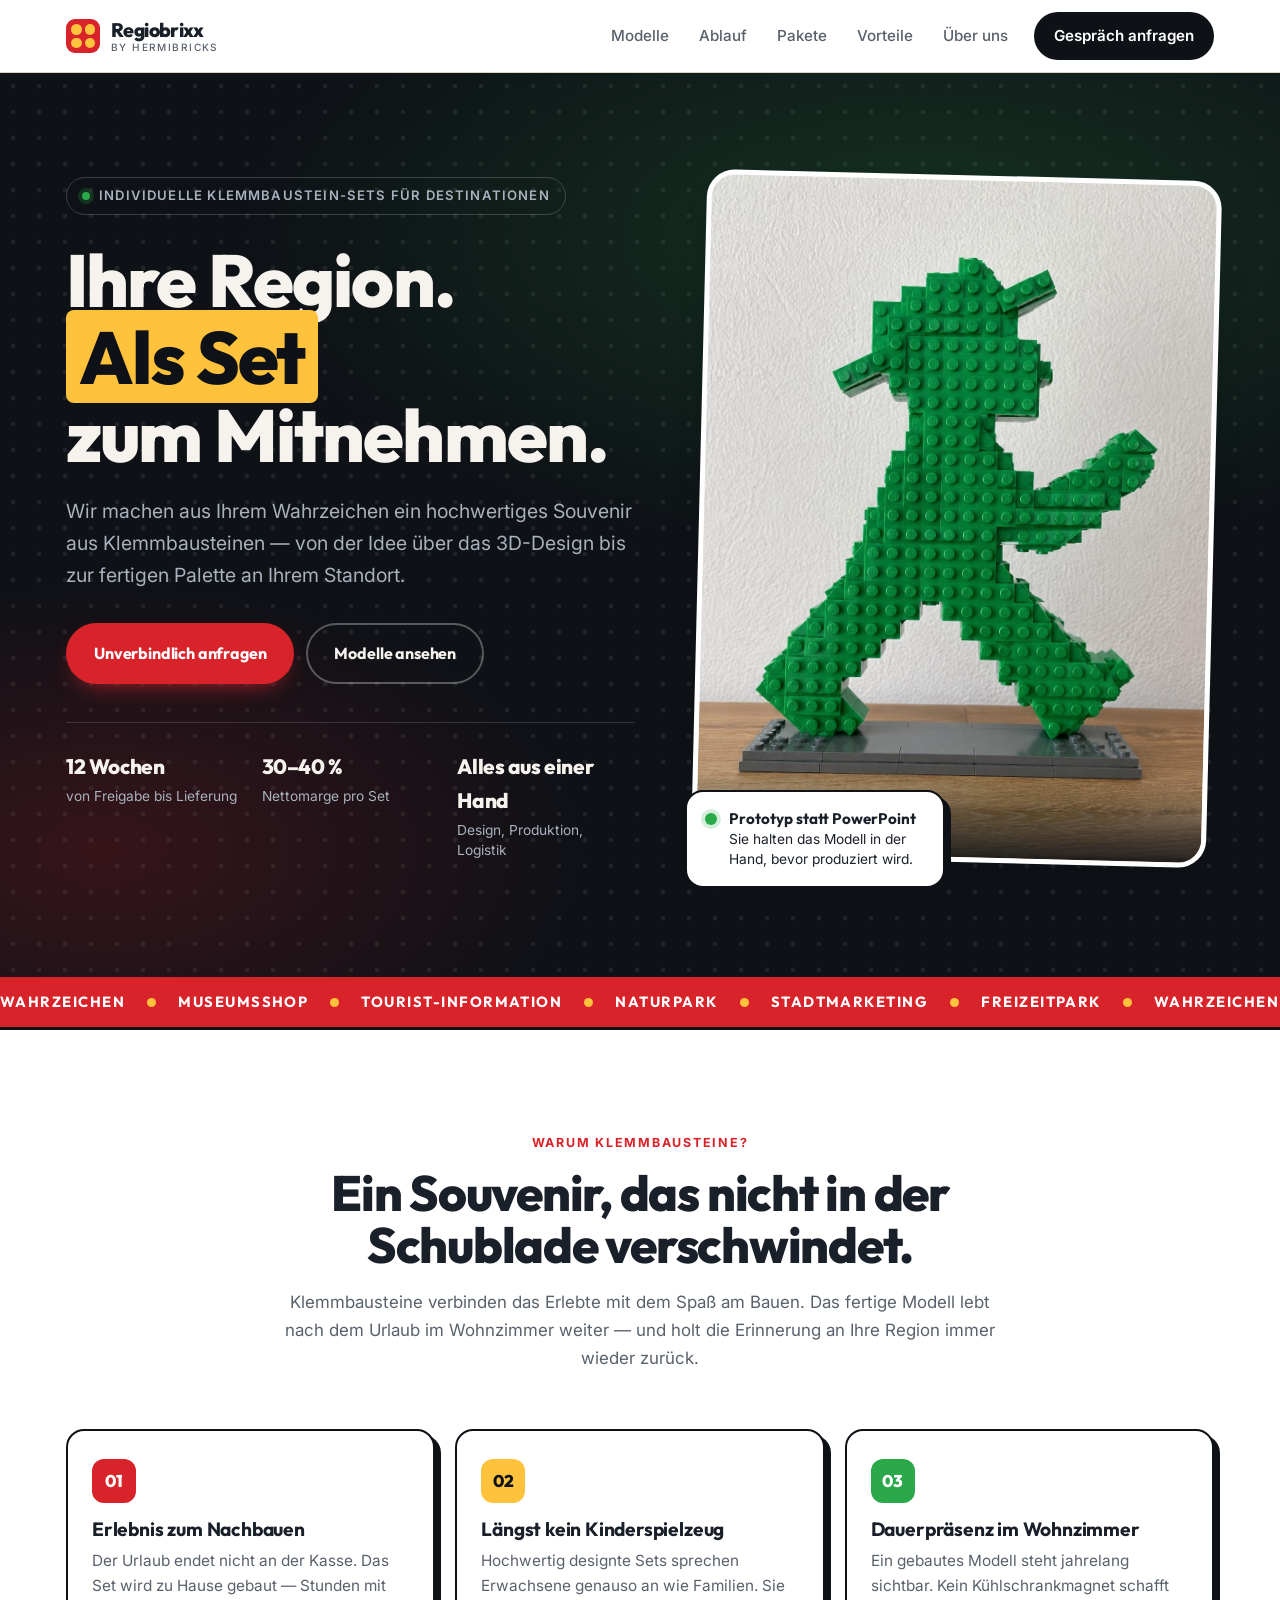
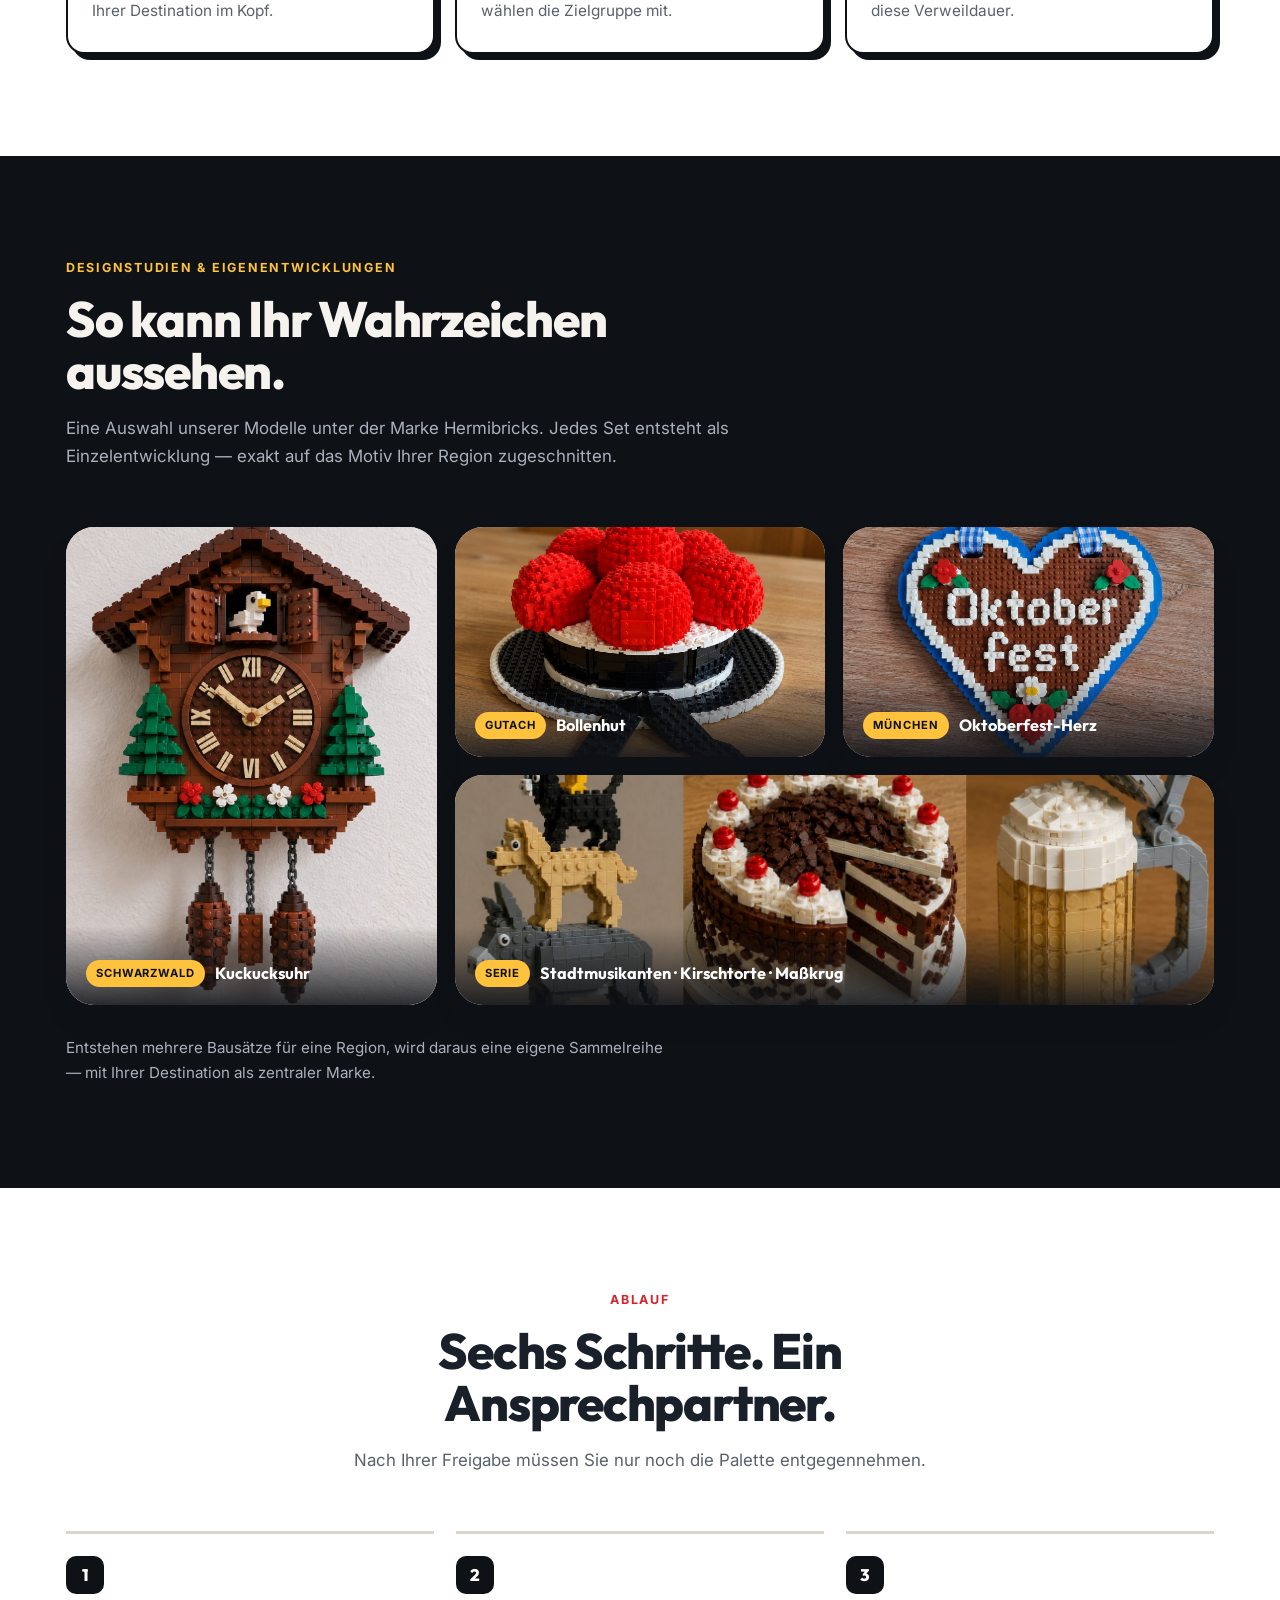
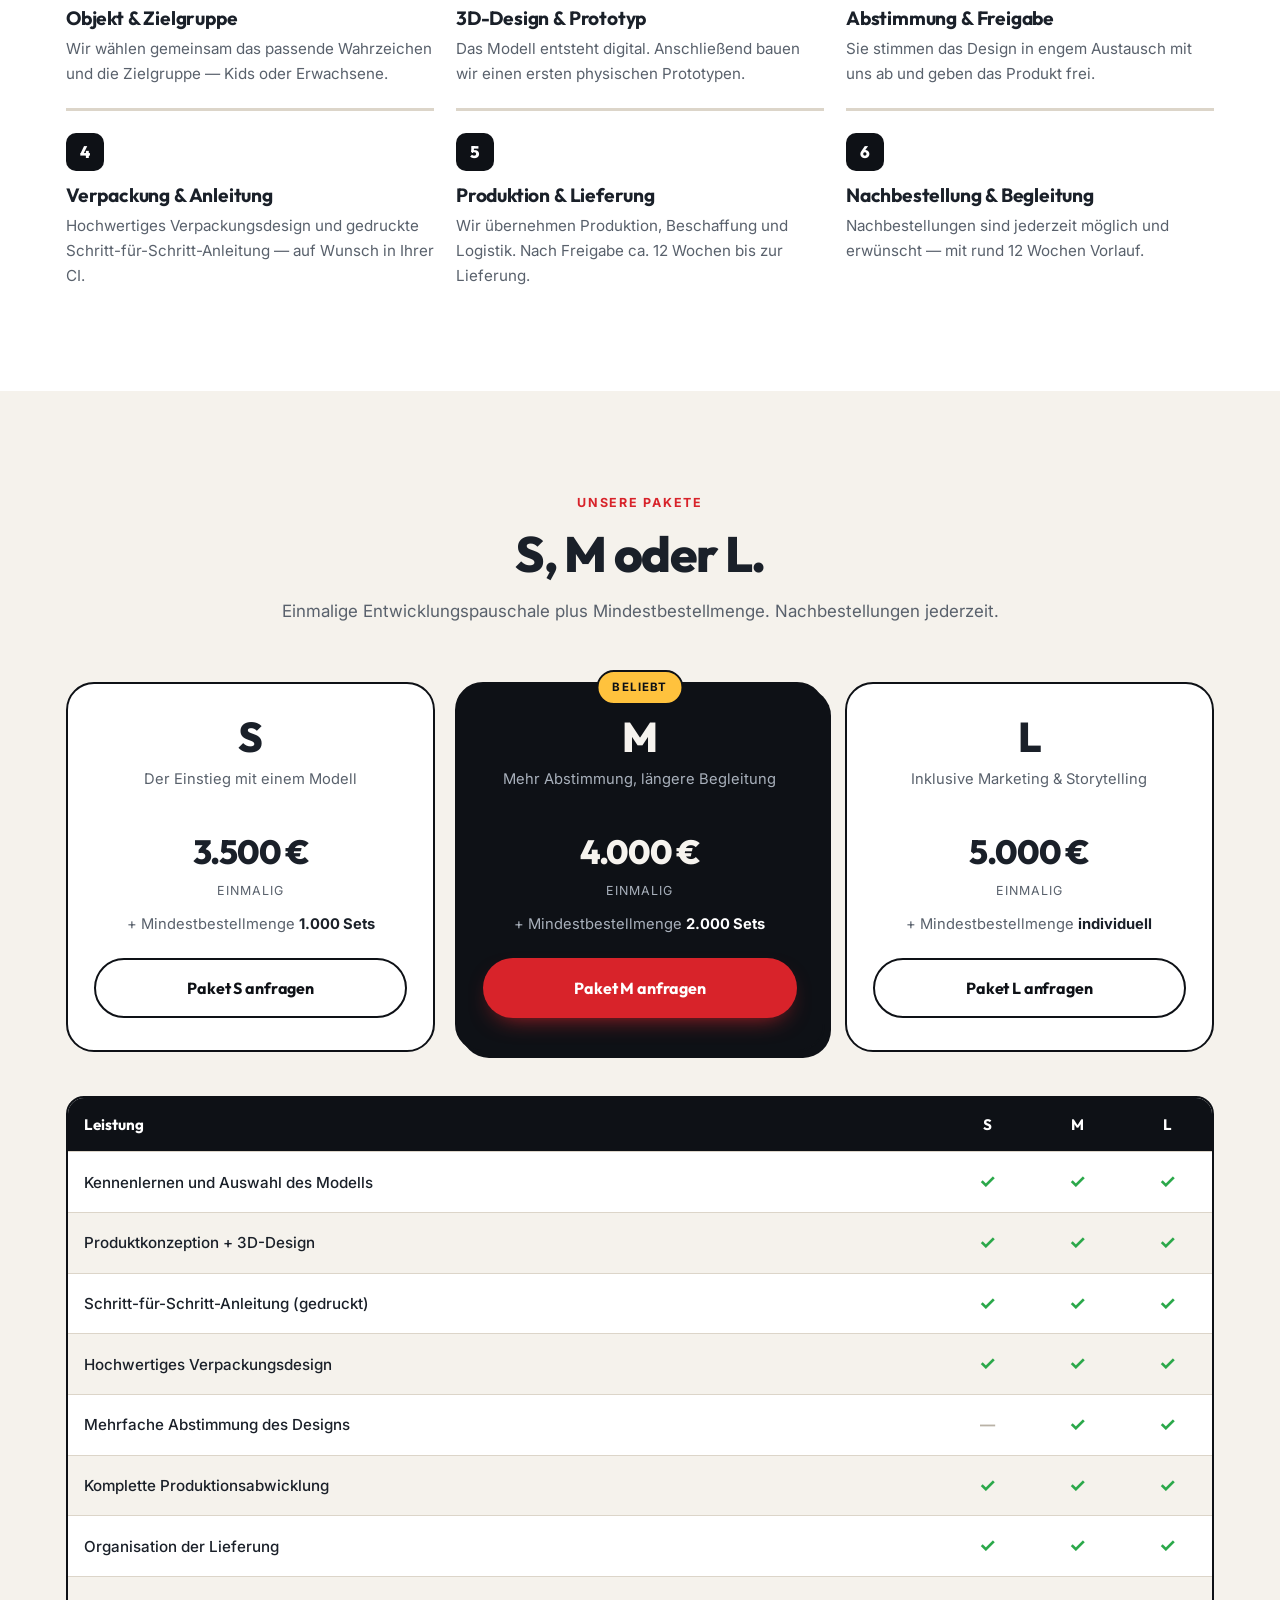
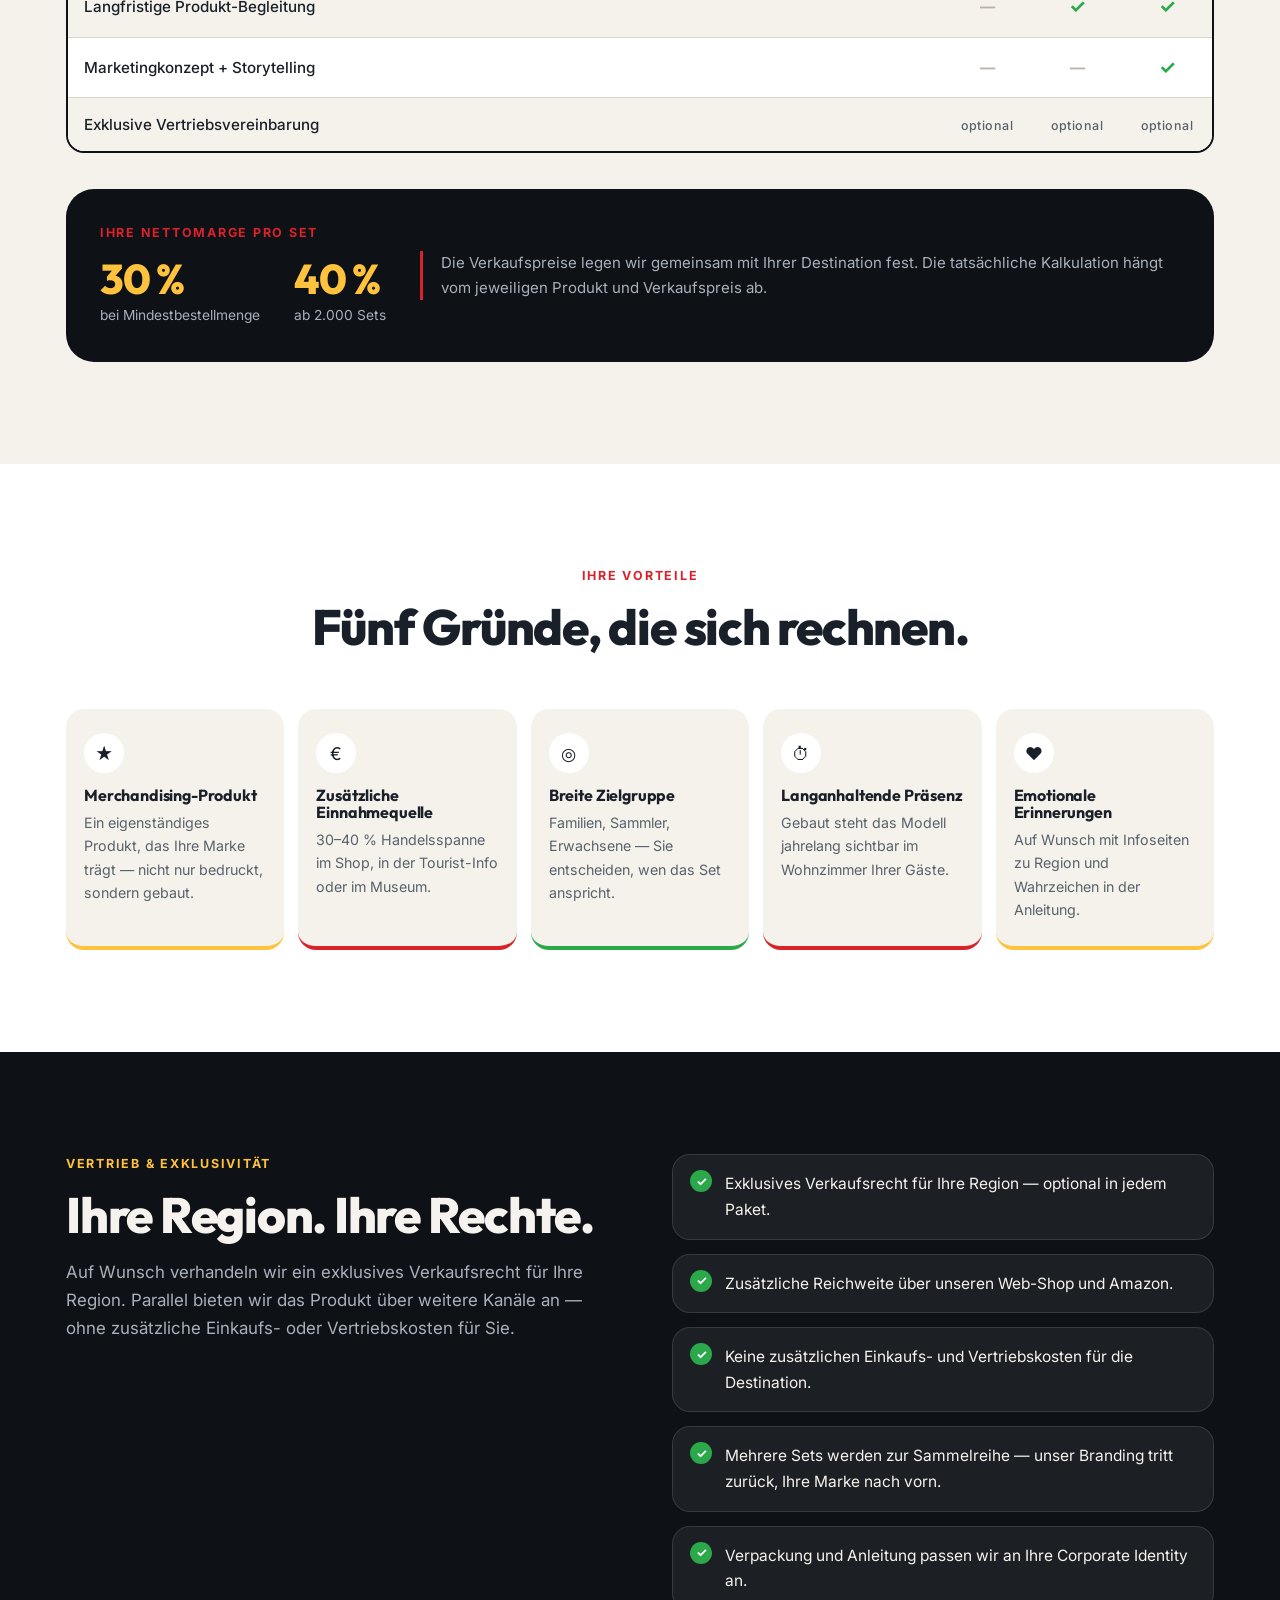
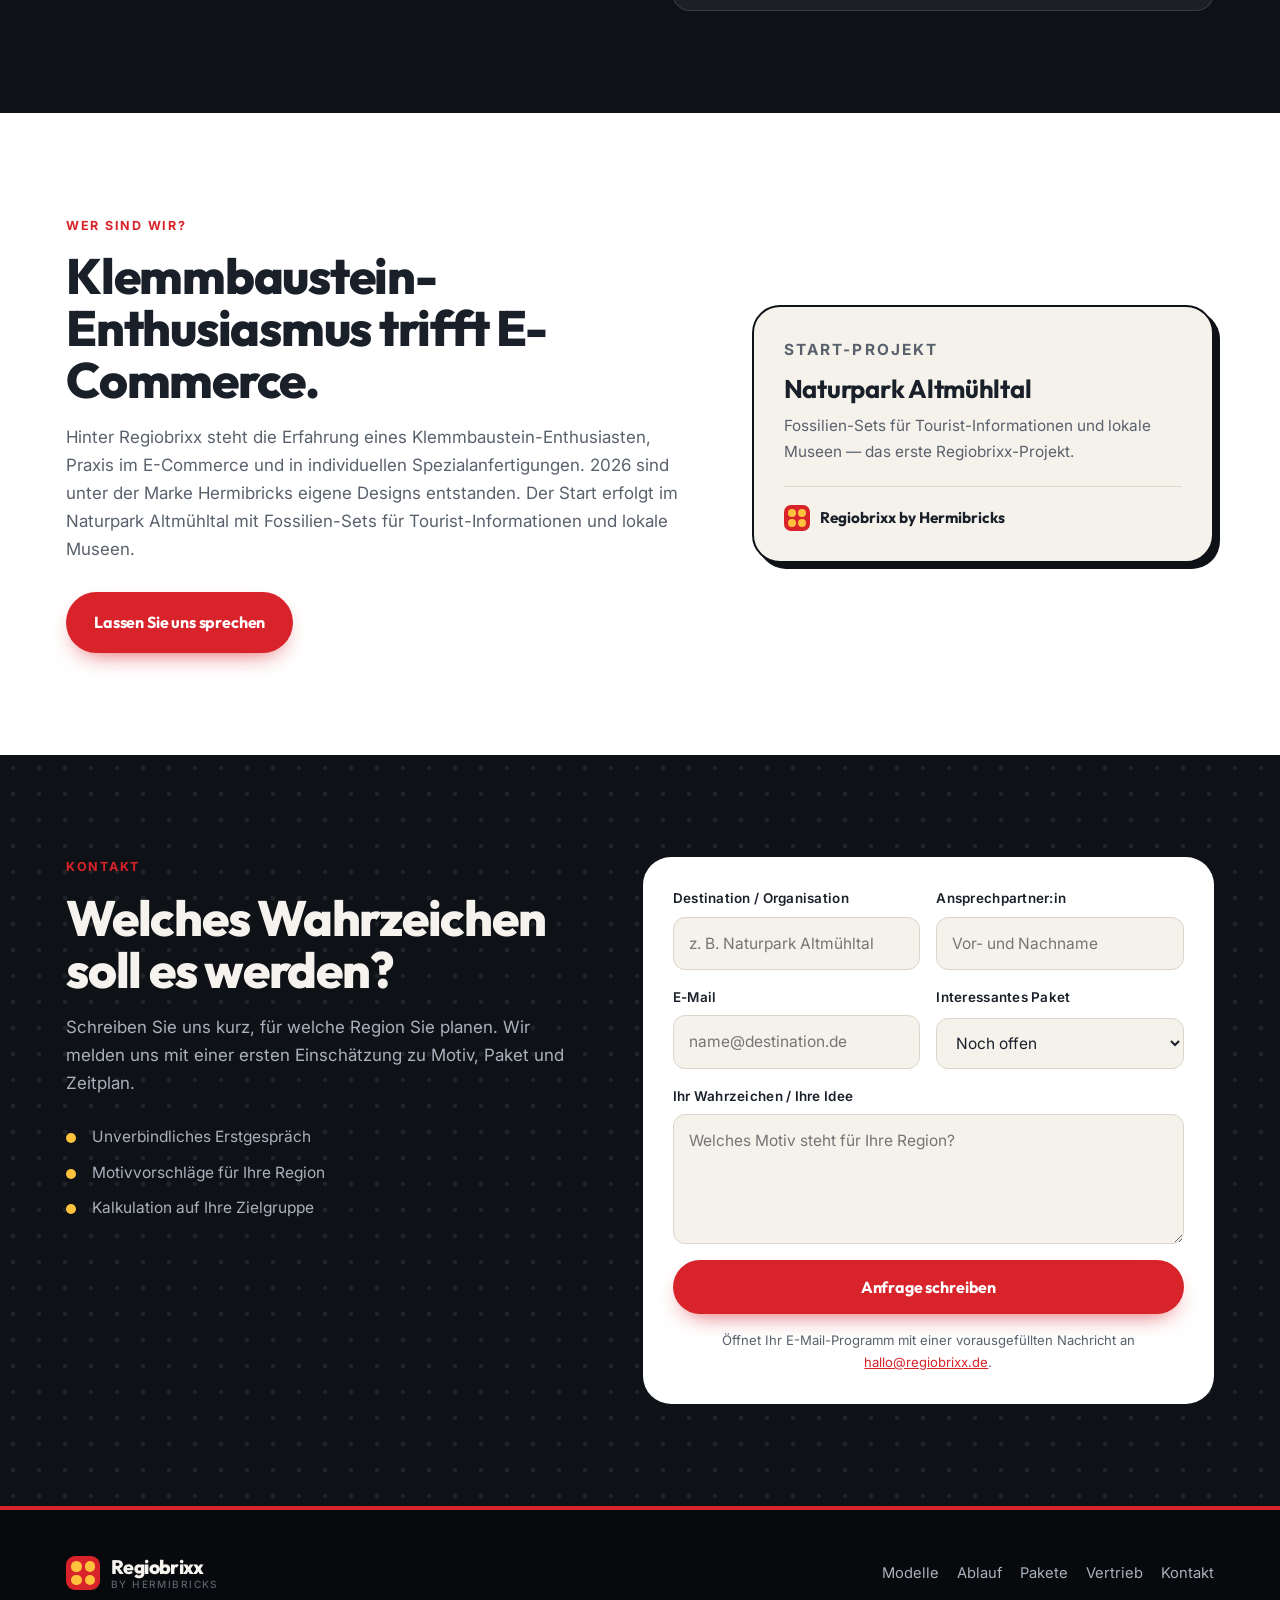
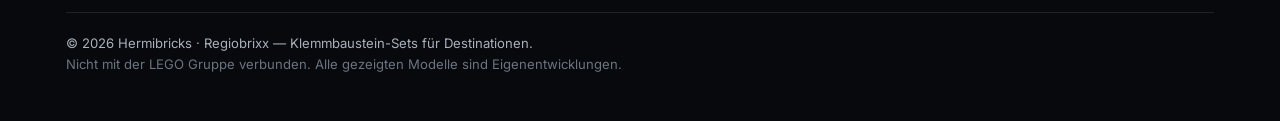
==== regiobrixx/index.html @ ea3c6b03 "Füge Regiobrixx-Landingpage hinzu Statische Landingpage auf Basis des Regiobrixx-Konzeptdokuments:  " ====
<!doctype html>
<html lang="de">
<head>
<meta charset="utf-8">
<meta name="viewport" content="width=device-width, initial-scale=1">
<title>Regiobrixx — Ihre Region. Als Set zum Mitnehmen.</title>
<meta name="description" content="Regiobrixx by Hermibricks entwickelt individuelle Klemmbaustein-Sets für touristische Destinationen — von der Idee über das 3D-Design bis zur Produktion und Lieferung.">
<meta name="theme-color" content="#0E1116">
<meta property="og:title" content="Regiobrixx — Ihre Region. Als Set zum Mitnehmen.">
<meta property="og:description" content="Individuelle Klemmbaustein-Sets für touristische Destinationen.">
<meta property="og:image" content="images/kollektion.jpg">
<meta property="og:type" content="website">
<link rel="icon" href="data:image/svg+xml,%3Csvg xmlns='http://www.w3.org/2000/svg' viewBox='0 0 32 32'%3E%3Crect width='32' height='32' rx='7' fill='%23D8232A'/%3E%3Ccircle cx='11' cy='11' r='3.4' fill='%23FFC23D'/%3E%3Ccircle cx='21' cy='11' r='3.4' fill='%23FFC23D'/%3E%3Ccircle cx='11' cy='21' r='3.4' fill='%23FFC23D'/%3E%3Ccircle cx='21' cy='21' r='3.4' fill='%23FFC23D'/%3E%3C/svg%3E">
<link rel="preconnect" href="https://fonts.googleapis.com">
<link rel="preconnect" href="https://fonts.gstatic.com" crossorigin>
<link href="https://fonts.googleapis.com/css2?family=Outfit:wght@500;600;700;800&family=Inter:wght@400;500;600&display=swap" rel="stylesheet">
<link rel="stylesheet" href="styles.css">
</head>
<body>

<a class="skip" href="#main">Zum Inhalt springen</a>

<header class="site-header" id="top">
  <div class="wrap header-inner">
    <a class="brand" href="#top" aria-label="Regiobrixx Startseite">
      <span class="brand-mark" aria-hidden="true"><i></i><i></i><i></i><i></i></span>
      <span class="brand-text">Regiobrixx<small>by Hermibricks</small></span>
    </a>
    <nav class="nav" id="nav" aria-label="Hauptnavigation">
      <a href="#modelle">Modelle</a>
      <a href="#ablauf">Ablauf</a>
      <a href="#pakete">Pakete</a>
      <a href="#vorteile">Vorteile</a>
      <a href="#ueber-uns">Über uns</a>
      <a class="nav-cta" href="#kontakt">Gespräch anfragen</a>
    </nav>
    <button class="burger" id="burger" aria-expanded="false" aria-controls="nav" aria-label="Menü öffnen">
      <span></span><span></span><span></span>
    </button>
  </div>
</header>

<main id="main">

  <!-- ============ HERO ============ -->
  <section class="hero">
    <div class="wrap hero-grid">
      <div class="hero-copy">
        <p class="eyebrow"><span class="dot"></span>Individuelle Klemmbaustein-Sets für Destinationen</p>
        <h1>Ihre Region.<br><span class="hl">Als Set</span><br>zum Mitnehmen.</h1>
        <p class="lead">
          Wir machen aus Ihrem Wahrzeichen ein hochwertiges Souvenir aus Klemmbausteinen —
          von der Idee über das 3D-Design bis zur fertigen Palette an Ihrem Standort.
        </p>
        <div class="hero-actions">
          <a class="btn btn-primary" href="#kontakt">Unverbindlich anfragen</a>
          <a class="btn btn-ghost" href="#modelle">Modelle ansehen</a>
        </div>
        <ul class="hero-facts">
          <li><strong>12&nbsp;Wochen</strong><span>von Freigabe bis Lieferung</span></li>
          <li><strong>30–40&nbsp;%</strong><span>Nettomarge pro Set</span></li>
          <li><strong>Alles aus einer Hand</strong><span>Design, Produktion, Logistik</span></li>
        </ul>
      </div>
      <div class="hero-visual">
        <figure class="shot shot-hero">
          <img src="images/ampelmaennchen.jpg" alt="Klemmbaustein-Modell des Berliner Ampelmännchens in Grün auf grauer Grundplatte" width="1086" height="1448" fetchpriority="high">
          <figcaption><span class="tag">Berlin</span> Ampelmännchen</figcaption>
        </figure>
        <div class="float-card" aria-hidden="true">
          <span class="float-mark"></span>
          <div><strong>Prototyp statt PowerPoint</strong><br>Sie halten das Modell in der Hand, bevor produziert wird.</div>
        </div>
      </div>
    </div>
  </section>

  <!-- ============ MARQUEE ============ -->
  <div class="marquee" aria-hidden="true">
    <div class="marquee-track">
      <span>Wahrzeichen</span><i></i><span>Museumsshop</span><i></i><span>Tourist-Information</span><i></i>
      <span>Naturpark</span><i></i><span>Stadtmarketing</span><i></i><span>Freizeitpark</span><i></i>
      <span>Wahrzeichen</span><i></i><span>Museumsshop</span><i></i><span>Tourist-Information</span><i></i>
      <span>Naturpark</span><i></i><span>Stadtmarketing</span><i></i><span>Freizeitpark</span><i></i>
    </div>
  </div>

  <!-- ============ WARUM ============ -->
  <section class="section" id="warum">
    <div class="wrap">
      <div class="sec-head">
        <p class="kicker">Warum Klemmbausteine?</p>
        <h2>Ein Souvenir, das nicht in der Schublade verschwindet.</h2>
        <p class="sec-sub">
          Klemmbausteine verbinden das Erlebte mit dem Spaß am Bauen. Das fertige Modell lebt nach dem
          Urlaub im Wohnzimmer weiter — und holt die Erinnerung an Ihre Region immer wieder zurück.
        </p>
      </div>
      <div class="cards-3">
        <article class="card reveal">
          <span class="card-ico" data-c="red">01</span>
          <h3>Erlebnis zum Nachbauen</h3>
          <p>Der Urlaub endet nicht an der Kasse. Das Set wird zu Hause gebaut — Stunden mit Ihrer Destination im Kopf.</p>
        </article>
        <article class="card reveal">
          <span class="card-ico" data-c="yellow">02</span>
          <h3>Längst kein Kinderspielzeug</h3>
          <p>Hochwertig designte Sets sprechen Erwachsene genauso an wie Familien. Sie wählen die Zielgruppe mit.</p>
        </article>
        <article class="card reveal">
          <span class="card-ico" data-c="green">03</span>
          <h3>Dauerpräsenz im Wohnzimmer</h3>
          <p>Ein gebautes Modell steht jahrelang sichtbar. Kein Kühlschrankmagnet schafft diese Verweildauer.</p>
        </article>
      </div>
    </div>
  </section>

  <!-- ============ MODELLE ============ -->
  <section class="section section-dark" id="modelle">
    <div class="wrap">
      <div class="sec-head sec-head-left">
        <p class="kicker">Designstudien &amp; Eigenentwicklungen</p>
        <h2>So kann Ihr Wahrzeichen aussehen.</h2>
        <p class="sec-sub">
          Eine Auswahl unserer Modelle unter der Marke Hermibricks. Jedes Set entsteht als Einzelentwicklung —
          exakt auf das Motiv Ihrer Region zugeschnitten.
        </p>
      </div>

      <div class="bento">
        <figure class="shot tall reveal">
          <img src="images/kuckucksuhr.jpg" alt="Kuckucksuhr aus Klemmbausteinen mit Zifferblatt, Tannen, Kuckuck und Zapfengewichten" loading="lazy" width="1086" height="1448">
          <figcaption><span class="tag">Schwarzwald</span> Kuckucksuhr</figcaption>
        </figure>
        <figure class="shot reveal">
          <img src="images/bollenhut.jpg" alt="Bollenhut aus Klemmbausteinen mit roten Bollen auf schwarzem Hut" loading="lazy" width="1448" height="1086">
          <figcaption><span class="tag">Gutach</span> Bollenhut</figcaption>
        </figure>
        <figure class="shot reveal">
          <img src="images/lebkuchenherz.jpg" alt="Lebkuchenherz aus Klemmbausteinen mit Schriftzug Oktoberfest und blau-weißem Band" loading="lazy" width="1448" height="1086">
          <figcaption><span class="tag">München</span> Oktoberfest-Herz</figcaption>
        </figure>
        <figure class="shot wide reveal">
          <img src="images/kollektion.jpg" alt="Drei Klemmbaustein-Modelle nebeneinander: Bremer Stadtmusikanten, Schwarzwälder Kirschtorte und Maßkrug" loading="lazy" width="1536" height="1024">
          <figcaption><span class="tag">Serie</span> Stadtmusikanten · Kirschtorte · Maßkrug</figcaption>
        </figure>
      </div>

      <p class="note">
        Entstehen mehrere Bausätze für eine Region, wird daraus eine eigene Sammelreihe —
        mit Ihrer Destination als zentraler Marke.
      </p>
    </div>
  </section>

  <!-- ============ ABLAUF ============ -->
  <section class="section" id="ablauf">
    <div class="wrap">
      <div class="sec-head">
        <p class="kicker">Ablauf</p>
        <h2>Sechs Schritte. Ein Ansprechpartner.</h2>
        <p class="sec-sub">Nach Ihrer Freigabe müssen Sie nur noch die Palette entgegennehmen.</p>
      </div>
      <ol class="steps">
        <li class="reveal"><span class="step-n">1</span>
          <h3>Objekt &amp; Zielgruppe</h3>
          <p>Wir wählen gemeinsam das passende Wahrzeichen und die Zielgruppe — Kids oder Erwachsene.</p></li>
        <li class="reveal"><span class="step-n">2</span>
          <h3>3D-Design &amp; Prototyp</h3>
          <p>Das Modell entsteht digital. Anschließend bauen wir einen ersten physischen Prototypen.</p></li>
        <li class="reveal"><span class="step-n">3</span>
          <h3>Abstimmung &amp; Freigabe</h3>
          <p>Sie stimmen das Design in engem Austausch mit uns ab und geben das Produkt frei.</p></li>
        <li class="reveal"><span class="step-n">4</span>
          <h3>Verpackung &amp; Anleitung</h3>
          <p>Hochwertiges Verpackungsdesign und gedruckte Schritt-für-Schritt-Anleitung — auf Wunsch in Ihrer CI.</p></li>
        <li class="reveal"><span class="step-n">5</span>
          <h3>Produktion &amp; Lieferung</h3>
          <p>Wir übernehmen Produktion, Beschaffung und Logistik. Nach Freigabe ca. 12 Wochen bis zur Lieferung.</p></li>
        <li class="reveal"><span class="step-n">6</span>
          <h3>Nachbestellung &amp; Begleitung</h3>
          <p>Nachbestellungen sind jederzeit möglich und erwünscht — mit rund 12 Wochen Vorlauf.</p></li>
      </ol>
    </div>
  </section>

  <!-- ============ PAKETE ============ -->
  <section class="section section-tint" id="pakete">
    <div class="wrap">
      <div class="sec-head">
        <p class="kicker">Unsere Pakete</p>
        <h2>S, M oder L.</h2>
        <p class="sec-sub">Einmalige Entwicklungspauschale plus Mindestbestellmenge. Nachbestellungen jederzeit.</p>
      </div>

      <div class="plans">
        <article class="plan reveal">
          <h3>S</h3>
          <p class="plan-for">Der Einstieg mit einem Modell</p>
          <p class="price"><span>3.500&nbsp;€</span><small>einmalig</small></p>
          <p class="moq">+ Mindestbestellmenge <strong>1.000 Sets</strong></p>
          <a class="btn btn-outline" href="#kontakt">Paket S anfragen</a>
        </article>
        <article class="plan plan-featured reveal">
          <span class="plan-badge">Beliebt</span>
          <h3>M</h3>
          <p class="plan-for">Mehr Abstimmung, längere Begleitung</p>
          <p class="price"><span>4.000&nbsp;€</span><small>einmalig</small></p>
          <p class="moq">+ Mindestbestellmenge <strong>2.000 Sets</strong></p>
          <a class="btn btn-primary" href="#kontakt">Paket M anfragen</a>
        </article>
        <article class="plan reveal">
          <h3>L</h3>
          <p class="plan-for">Inklusive Marketing &amp; Storytelling</p>
          <p class="price"><span>5.000&nbsp;€</span><small>einmalig</small></p>
          <p class="moq">+ Mindestbestellmenge <strong>individuell</strong></p>
          <a class="btn btn-outline" href="#kontakt">Paket L anfragen</a>
        </article>
      </div>

      <div class="table-scroll">
        <table class="matrix">
          <caption class="sr-only">Leistungsumfang der Pakete S, M und L</caption>
          <thead>
            <tr><th scope="col">Leistung</th><th scope="col">S</th><th scope="col">M</th><th scope="col">L</th></tr>
          </thead>
          <tbody>
            <tr><th scope="row">Kennenlernen und Auswahl des Modells</th><td data-l="S"><b class="yes">✓</b></td><td data-l="M"><b class="yes">✓</b></td><td data-l="L"><b class="yes">✓</b></td></tr>
            <tr><th scope="row">Produktkonzeption + 3D-Design</th><td data-l="S"><b class="yes">✓</b></td><td data-l="M"><b class="yes">✓</b></td><td data-l="L"><b class="yes">✓</b></td></tr>
            <tr><th scope="row">Schritt-für-Schritt-Anleitung (gedruckt)</th><td data-l="S"><b class="yes">✓</b></td><td data-l="M"><b class="yes">✓</b></td><td data-l="L"><b class="yes">✓</b></td></tr>
            <tr><th scope="row">Hochwertiges Verpackungsdesign</th><td data-l="S"><b class="yes">✓</b></td><td data-l="M"><b class="yes">✓</b></td><td data-l="L"><b class="yes">✓</b></td></tr>
            <tr><th scope="row">Mehrfache Abstimmung des Designs</th><td data-l="S"><b class="no">—</b></td><td data-l="M"><b class="yes">✓</b></td><td data-l="L"><b class="yes">✓</b></td></tr>
            <tr><th scope="row">Komplette Produktionsabwicklung</th><td data-l="S"><b class="yes">✓</b></td><td data-l="M"><b class="yes">✓</b></td><td data-l="L"><b class="yes">✓</b></td></tr>
            <tr><th scope="row">Organisation der Lieferung</th><td data-l="S"><b class="yes">✓</b></td><td data-l="M"><b class="yes">✓</b></td><td data-l="L"><b class="yes">✓</b></td></tr>
            <tr><th scope="row">Langfristige Produkt-Begleitung</th><td data-l="S"><b class="no">—</b></td><td data-l="M"><b class="yes">✓</b></td><td data-l="L"><b class="yes">✓</b></td></tr>
            <tr><th scope="row">Marketingkonzept + Storytelling</th><td data-l="S"><b class="no">—</b></td><td data-l="M"><b class="no">—</b></td><td data-l="L"><b class="yes">✓</b></td></tr>
            <tr><th scope="row">Exklusive Vertriebsvereinbarung</th><td data-l="S"><b class="opt">optional</b></td><td data-l="M"><b class="opt">optional</b></td><td data-l="L"><b class="opt">optional</b></td></tr>
          </tbody>
        </table>
      </div>

      <div class="margin-box reveal">
        <div>
          <p class="kicker">Ihre Nettomarge pro Set</p>
          <div class="margin-nums">
            <div><strong>30&nbsp;%</strong><span>bei Mindestbestellmenge</span></div>
            <div><strong>40&nbsp;%</strong><span>ab 2.000 Sets</span></div>
          </div>
        </div>
        <p class="margin-note">
          Die Verkaufspreise legen wir gemeinsam mit Ihrer Destination fest. Die tatsächliche Kalkulation
          hängt vom jeweiligen Produkt und Verkaufspreis ab.
        </p>
      </div>
    </div>
  </section>

  <!-- ============ VORTEILE ============ -->
  <section class="section" id="vorteile">
    <div class="wrap">
      <div class="sec-head">
        <p class="kicker">Ihre Vorteile</p>
        <h2>Fünf Gründe, die sich rechnen.</h2>
      </div>
      <ul class="perks">
        <li class="reveal"><span class="perk-ico">★</span><h3>Merchandising-Produkt</h3><p>Ein eigenständiges Produkt, das Ihre Marke trägt — nicht nur bedruckt, sondern gebaut.</p></li>
        <li class="reveal"><span class="perk-ico">€</span><h3>Zusätzliche Einnahmequelle</h3><p>30–40&nbsp;% Handelsspanne im Shop, in der Tourist-Info oder im Museum.</p></li>
        <li class="reveal"><span class="perk-ico">◎</span><h3>Breite Zielgruppe</h3><p>Familien, Sammler, Erwachsene — Sie entscheiden, wen das Set anspricht.</p></li>
        <li class="reveal"><span class="perk-ico">⏱</span><h3>Langanhaltende Präsenz</h3><p>Gebaut steht das Modell jahrelang sichtbar im Wohnzimmer Ihrer Gäste.</p></li>
        <li class="reveal"><span class="perk-ico">♥</span><h3>Emotionale Erinnerungen</h3><p>Auf Wunsch mit Infoseiten zu Region und Wahrzeichen in der Anleitung.</p></li>
      </ul>
    </div>
  </section>

  <!-- ============ VERTRIEB ============ -->
  <section class="section section-dark" id="vertrieb">
    <div class="wrap split">
      <div>
        <p class="kicker">Vertrieb &amp; Exklusivität</p>
        <h2>Ihre Region. Ihre Rechte.</h2>
        <p class="sec-sub">
          Auf Wunsch verhandeln wir ein exklusives Verkaufsrecht für Ihre Region. Parallel bieten wir das
          Produkt über weitere Kanäle an — ohne zusätzliche Einkaufs- oder Vertriebskosten für Sie.
        </p>
      </div>
      <ul class="checks">
        <li class="reveal">Exklusives Verkaufsrecht für Ihre Region — optional in jedem Paket.</li>
        <li class="reveal">Zusätzliche Reichweite über unseren Web-Shop und Amazon.</li>
        <li class="reveal">Keine zusätzlichen Einkaufs- und Vertriebskosten für die Destination.</li>
        <li class="reveal">Mehrere Sets werden zur Sammelreihe — unser Branding tritt zurück, Ihre Marke nach vorn.</li>
        <li class="reveal">Verpackung und Anleitung passen wir an Ihre Corporate Identity an.</li>
      </ul>
    </div>
  </section>

  <!-- ============ ÜBER UNS ============ -->
  <section class="section" id="ueber-uns">
    <div class="wrap about">
      <div class="about-copy">
        <p class="kicker">Wer sind wir?</p>
        <h2>Klemmbaustein-Enthusiasmus trifft E-Commerce.</h2>
        <p class="sec-sub">
          Hinter Regiobrixx steht die Erfahrung eines Klemmbaustein-Enthusiasten, Praxis im E-Commerce und
          in individuellen Spezialanfertigungen. 2026 sind unter der Marke Hermibricks eigene Designs
          entstanden. Der Start erfolgt im Naturpark Altmühltal mit Fossilien-Sets für Tourist-Informationen
          und lokale Museen.
        </p>
        <a class="btn btn-primary" href="#kontakt">Lassen Sie uns sprechen</a>
      </div>
      <aside class="about-box reveal">
        <p class="kicker">Start-Projekt</p>
        <h3>Naturpark Altmühltal</h3>
        <p>Fossilien-Sets für Tourist-Informationen und lokale Museen — das erste Regiobrixx-Projekt.</p>
        <p class="about-brand"><span class="brand-mark small" aria-hidden="true"><i></i><i></i><i></i><i></i></span> Regiobrixx by Hermibricks</p>
      </aside>
    </div>
  </section>

  <!-- ============ KONTAKT ============ -->
  <section class="section section-cta" id="kontakt">
    <div class="wrap cta-grid">
      <div>
        <p class="kicker">Kontakt</p>
        <h2>Welches Wahrzeichen soll es werden?</h2>
        <p class="sec-sub">
          Schreiben Sie uns kurz, für welche Region Sie planen. Wir melden uns mit einer ersten
          Einschätzung zu Motiv, Paket und Zeitplan.
        </p>
        <ul class="cta-list">
          <li>Unverbindliches Erstgespräch</li>
          <li>Motivvorschläge für Ihre Region</li>
          <li>Kalkulation auf Ihre Zielgruppe</li>
        </ul>
      </div>

      <form class="form" id="form" novalidate>
        <div class="row">
          <label>Destination / Organisation
            <input type="text" name="org" required autocomplete="organization" placeholder="z. B. Naturpark Altmühltal">
          </label>
          <label>Ansprechpartner:in
            <input type="text" name="name" required autocomplete="name" placeholder="Vor- und Nachname">
          </label>
        </div>
        <div class="row">
          <label>E-Mail
            <input type="email" name="email" required autocomplete="email" placeholder="name@destination.de">
          </label>
          <label>Interessantes Paket
            <select name="paket">
              <option>Noch offen</option><option>S</option><option>M</option><option>L</option>
            </select>
          </label>
        </div>
        <label>Ihr Wahrzeichen / Ihre Idee
          <textarea name="idee" rows="4" placeholder="Welches Motiv steht für Ihre Region?"></textarea>
        </label>
        <button class="btn btn-primary btn-block" type="submit">Anfrage schreiben</button>
        <p class="form-hint" id="form-hint">Öffnet Ihr E-Mail-Programm mit einer vorausgefüllten Nachricht an <a href="mailto:hallo@regiobrixx.de">hallo@regiobrixx.de</a>.</p>
      </form>
    </div>
  </section>

</main>

<footer class="site-footer">
  <div class="wrap footer-inner">
    <a class="brand" href="#top">
      <span class="brand-mark" aria-hidden="true"><i></i><i></i><i></i><i></i></span>
      <span class="brand-text">Regiobrixx<small>by Hermibricks</small></span>
    </a>
    <nav class="footer-nav" aria-label="Fußzeile">
      <a href="#modelle">Modelle</a><a href="#ablauf">Ablauf</a><a href="#pakete">Pakete</a>
      <a href="#vertrieb">Vertrieb</a><a href="#kontakt">Kontakt</a>
    </nav>
    <p class="footer-legal">
      © <span id="year">2026</span> Hermibricks · Regiobrixx — Klemmbaustein-Sets für Destinationen.<br>
      <span class="disclaimer">Nicht mit der LEGO Gruppe verbunden. Alle gezeigten Modelle sind Eigenentwicklungen.</span>
    </p>
  </div>
</footer>

<script src="main.js"></script>
</body>
</html>
---- regiobrixx/styles.css ----
/* ============================================================
   Regiobrixx — Landing Page
   Tokens → Base → Layout → Components → Sections → Responsive
   ============================================================ */

:root{
  --ink:#0E1116;
  --ink-2:#1A2029;
  --paper:#FFFFFF;
  --paper-2:#F5F2EC;
  --paper-3:#EDE8DF;
  --line:#DCD5C9;
  --text:#1A2029;
  --text-soft:#59616C;
  --text-inv:#F6F3EE;
  --text-inv-soft:#A9B1BC;

  --red:#D8232A;
  --red-dark:#B01B21;
  --yellow:#FFC23D;
  --green:#2BA84A;
  --blue:#1E7FD6;

  --r-sm:10px;
  --r-md:18px;
  --r-lg:28px;

  --shadow-brick:6px 6px 0 var(--ink);
  --shadow-soft:0 18px 40px -22px rgba(14,17,22,.45);

  --wrap:1180px;
  --gutter:16px;

  --font-display:"Outfit","Trebuchet MS",system-ui,sans-serif;
  --font-body:"Inter",system-ui,-apple-system,"Segoe UI",sans-serif;
}

*,*::before,*::after{box-sizing:border-box}

html{scroll-behavior:smooth;scroll-padding-top:86px;-webkit-text-size-adjust:100%}

body{
  margin:0;
  background:var(--paper);
  color:var(--text);
  font-family:var(--font-body);
  font-size:17px;
  line-height:1.65;
  overflow-x:hidden;
}

img{max-width:100%;height:auto;display:block}

h1,h2,h3{font-family:var(--font-display);line-height:1.05;letter-spacing:-.025em;margin:0}
h1{font-size:clamp(2.6rem,7vw,4.6rem);font-weight:800}
h2{font-size:clamp(2rem,4.4vw,3.1rem);font-weight:800}
h3{font-size:1.2rem;font-weight:700;letter-spacing:-.01em}
p{margin:0}
a{color:inherit}

.wrap{width:100%;max-width:var(--wrap);margin-inline:auto;padding-inline:var(--gutter)}

.sr-only,.skip:not(:focus){
  position:absolute;width:1px;height:1px;padding:0;margin:-1px;
  overflow:hidden;clip:rect(0 0 0 0);white-space:nowrap;border:0;
}
.skip:focus{
  position:fixed;z-index:200;top:12px;left:12px;background:var(--ink);color:#fff;
  padding:12px 18px;border-radius:var(--r-sm);font-weight:600;
}
:focus-visible{outline:3px solid var(--blue);outline-offset:3px;border-radius:4px}

/* ============ HEADER ============ */
.site-header{
  position:sticky;top:0;z-index:100;
  background:rgba(255,255,255,.86);
  backdrop-filter:saturate(1.4) blur(12px);
  border-bottom:1px solid var(--line);
}
.header-inner{display:flex;align-items:center;gap:20px;min-height:72px}

.brand{display:flex;align-items:center;gap:11px;text-decoration:none;flex:0 0 auto}
.brand-mark{
  display:grid;grid-template-columns:1fr 1fr;gap:3px;
  width:34px;height:34px;padding:5px;border-radius:9px;background:var(--red);flex:0 0 auto;
}
.brand-mark i{display:block;border-radius:50%;background:var(--yellow)}
.brand-mark.small{width:26px;height:26px;padding:4px;border-radius:7px;gap:2px}
.brand-text{
  font-family:var(--font-display);font-weight:800;font-size:1.22rem;
  letter-spacing:-.03em;line-height:1;display:flex;flex-direction:column;gap:3px;
}
.brand-text small{font-family:var(--font-body);font-weight:500;font-size:.63rem;
  letter-spacing:.14em;text-transform:uppercase;color:var(--text-soft)}

.nav{margin-left:auto;display:flex;align-items:center;gap:6px}
.nav a{
  text-decoration:none;font-size:.95rem;font-weight:500;color:var(--text-soft);
  padding:9px 12px;border-radius:999px;transition:color .18s,background .18s;
}
.nav a:hover{color:var(--text);background:var(--paper-2)}
.nav .nav-cta{
  background:var(--ink);color:#fff;font-weight:600;padding:11px 20px;margin-left:8px;
}
.nav .nav-cta:hover{background:var(--red);color:#fff}

.burger{
  display:none;margin-left:auto;width:46px;height:46px;border:1px solid var(--line);
  background:var(--paper);border-radius:12px;cursor:pointer;padding:13px 12px;
  flex-direction:column;justify-content:space-between;
}
.burger span{display:block;height:2px;background:var(--ink);border-radius:2px;transition:transform .22s,opacity .18s}
.burger[aria-expanded="true"] span:nth-child(1){transform:translateY(7px) rotate(45deg)}
.burger[aria-expanded="true"] span:nth-child(2){opacity:0}
.burger[aria-expanded="true"] span:nth-child(3){transform:translateY(-7px) rotate(-45deg)}

/* ============ BUTTONS ============ */
.btn{
  display:inline-flex;align-items:center;justify-content:center;gap:9px;
  font-family:var(--font-display);font-weight:700;font-size:1rem;letter-spacing:-.01em;
  text-decoration:none;cursor:pointer;border:2px solid transparent;
  padding:15px 26px;border-radius:999px;transition:transform .16s,background .18s,color .18s,box-shadow .18s;
}
.btn:active{transform:translateY(1px)}
.btn-primary{background:var(--red);color:#fff;box-shadow:0 10px 24px -12px rgba(216,35,42,.9)}
.btn-primary:hover{background:var(--red-dark)}
.btn-ghost{background:transparent;color:var(--text-inv);border-color:rgba(255,255,255,.3)}
.btn-ghost:hover{background:rgba(255,255,255,.1);border-color:rgba(255,255,255,.6)}
.btn-outline{background:transparent;color:var(--ink);border-color:var(--ink)}
.btn-outline:hover{background:var(--ink);color:#fff}
.btn-block{width:100%}

/* ============ HERO ============ */
.hero{
  position:relative;background:var(--ink);color:var(--text-inv);
  padding:clamp(56px,8vw,104px) 0 clamp(70px,9vw,120px);
  background-image:radial-gradient(circle at center, rgba(255,255,255,.07) 2.4px, transparent 2.6px);
  background-size:26px 26px;
}
.hero::after{
  content:"";position:absolute;inset:0;pointer-events:none;
  background:radial-gradient(1100px 520px at 72% 18%, rgba(43,168,74,.22), transparent 62%),
             radial-gradient(760px 420px at 8% 86%, rgba(216,35,42,.2), transparent 64%);
}
.hero-grid{position:relative;z-index:1;display:grid;grid-template-columns:1.05fr .95fr;gap:clamp(28px,5vw,64px);align-items:center}

.eyebrow{
  display:inline-flex;align-items:center;gap:9px;
  font-size:.82rem;font-weight:600;letter-spacing:.09em;text-transform:uppercase;
  color:var(--text-inv-soft);border:1px solid rgba(255,255,255,.18);
  padding:7px 15px;border-radius:999px;margin-bottom:26px;
}
.eyebrow .dot{width:8px;height:8px;border-radius:50%;background:var(--green);box-shadow:0 0 0 4px rgba(43,168,74,.22)}

.hero h1{margin-bottom:22px}
.hero h1 .hl{
  background:var(--yellow);color:var(--ink);
  padding:0 .18em;border-radius:8px;box-decoration-break:clone;-webkit-box-decoration-break:clone;
}
.lead{font-size:clamp(1.05rem,1.7vw,1.22rem);color:var(--text-inv-soft);max-width:48ch}

.hero-actions{display:flex;flex-wrap:wrap;gap:12px;margin:32px 0 38px}

.hero-facts{
  list-style:none;margin:0;padding:26px 0 0;border-top:1px solid rgba(255,255,255,.14);
  display:grid;grid-template-columns:repeat(3,1fr);gap:18px;
}
.hero-facts strong{display:block;font-family:var(--font-display);font-size:1.3rem;font-weight:800;letter-spacing:-.02em}
.hero-facts span{font-size:.86rem;color:var(--text-inv-soft);line-height:1.4;display:block;margin-top:4px}

.hero-visual{position:relative}

/* ============ SHOTS ============ */
.shot{
  position:relative;margin:0;border-radius:var(--r-lg);overflow:hidden;
  background:var(--paper-3);box-shadow:var(--shadow-soft);
}
.shot img{width:100%;height:100%;object-fit:cover;transition:transform .5s cubic-bezier(.2,.7,.3,1)}
.shot:hover img{transform:scale(1.035)}
.shot figcaption{
  position:absolute;left:0;right:0;bottom:0;padding:34px 20px 18px;
  display:flex;align-items:center;gap:10px;flex-wrap:wrap;
  font-family:var(--font-display);font-weight:700;color:#fff;font-size:1.02rem;
  background:linear-gradient(to top, rgba(14,17,22,.86), rgba(14,17,22,0));
}
.tag{
  background:var(--yellow);color:var(--ink);font-size:.7rem;font-weight:700;
  letter-spacing:.08em;text-transform:uppercase;padding:4px 10px;border-radius:999px;
  font-family:var(--font-body);
}
.shot-hero{transform:rotate(1.4deg);border:5px solid var(--paper);aspect-ratio:3/4}

.float-card{
  position:absolute;left:-14px;bottom:-26px;max-width:260px;
  background:var(--paper);color:var(--text);border-radius:var(--r-md);
  padding:16px 18px;box-shadow:var(--shadow-brick);border:2px solid var(--ink);
  font-size:.86rem;line-height:1.45;display:flex;gap:12px;align-items:flex-start;
}
.float-card strong{font-family:var(--font-display);font-size:.95rem}
.float-mark{width:12px;height:12px;border-radius:50%;background:var(--green);flex:0 0 auto;margin-top:5px;
  box-shadow:0 0 0 4px rgba(43,168,74,.2)}

/* ============ MARQUEE ============ */
.marquee{background:var(--red);color:#fff;overflow:hidden;padding:13px 0;border-bottom:3px solid var(--ink)}
.marquee-track{
  display:flex;align-items:center;gap:22px;width:max-content;
  animation:slide 34s linear infinite;
  font-family:var(--font-display);font-weight:700;font-size:.92rem;
  letter-spacing:.1em;text-transform:uppercase;white-space:nowrap;
}
.marquee-track i{width:9px;height:9px;border-radius:50%;background:var(--yellow);flex:0 0 auto}
@keyframes slide{from{transform:translateX(0)}to{transform:translateX(-50%)}}

/* ============ SECTIONS ============ */
.section{padding:clamp(64px,8vw,110px) 0}
.section-tint{background:var(--paper-2)}
.section-dark{background:var(--ink);color:var(--text-inv)}
.section-dark .sec-sub,.section-dark .note{color:var(--text-inv-soft)}

.sec-head{max-width:720px;margin:0 auto clamp(36px,5vw,56px);text-align:center}
.sec-head-left{margin-inline:0;text-align:left}
.kicker{
  font-size:.78rem;font-weight:700;letter-spacing:.14em;text-transform:uppercase;
  color:var(--red);margin-bottom:14px;
}
.section-dark .kicker{color:var(--yellow)}
.sec-sub{margin-top:18px;color:var(--text-soft);font-size:1.06rem}
.note{margin-top:30px;font-size:.95rem;color:var(--text-soft);max-width:60ch}

/* ---- Cards (Warum) ---- */
.cards-3{display:grid;grid-template-columns:repeat(3,1fr);gap:20px}
.card{
  background:var(--paper);border:2px solid var(--ink);border-radius:var(--r-md);
  padding:28px 24px;box-shadow:var(--shadow-brick);
  transition:transform .2s ease, box-shadow .2s ease;
}
.card:hover{transform:translate(-3px,-3px);box-shadow:9px 9px 0 var(--ink)}
.card-ico{
  display:inline-grid;place-items:center;width:44px;height:44px;border-radius:12px;
  font-family:var(--font-display);font-weight:800;color:var(--ink);margin-bottom:16px;
}
.card-ico[data-c="red"]{background:var(--red);color:#fff}
.card-ico[data-c="yellow"]{background:var(--yellow)}
.card-ico[data-c="green"]{background:var(--green);color:#fff}
.card h3{margin-bottom:8px}
.card p{color:var(--text-soft);font-size:.96rem}

/* ---- Bento gallery ---- */
.bento{display:grid;grid-template-columns:repeat(3,1fr);grid-auto-rows:230px;gap:18px}
.bento .shot{height:100%}
.bento .tall{grid-row:span 2}
.bento .wide{grid-column:span 2}

/* ---- Steps ---- */
.steps{
  list-style:none;margin:0;padding:0;counter-reset:s;
  display:grid;grid-template-columns:repeat(3,1fr);gap:22px;
}
.steps li{position:relative;padding-top:22px;border-top:3px solid var(--line)}
.steps li:hover{border-top-color:var(--red)}
.step-n{
  display:inline-grid;place-items:center;width:38px;height:38px;border-radius:10px;
  background:var(--ink);color:#fff;font-family:var(--font-display);font-weight:800;
  font-size:1.05rem;margin-bottom:14px;
}
.steps h3{margin-bottom:8px}
.steps p{color:var(--text-soft);font-size:.95rem}

/* ---- Plans ---- */
.plans{display:grid;grid-template-columns:repeat(3,1fr);gap:20px;margin-bottom:44px}
.plan{
  position:relative;background:var(--paper);border:2px solid var(--ink);border-radius:var(--r-lg);
  padding:32px 26px;display:flex;flex-direction:column;gap:10px;text-align:center;
}
.plan h3{font-size:2.6rem;font-weight:800;line-height:1}
.plan-for{color:var(--text-soft);font-size:.92rem;min-height:2.6em}
.price{margin-top:8px;font-family:var(--font-display)}
.price span{font-size:2.1rem;font-weight:800;letter-spacing:-.03em}
.price small{display:block;font-family:var(--font-body);font-size:.78rem;color:var(--text-soft);
  letter-spacing:.08em;text-transform:uppercase;margin-top:2px}
.moq{font-size:.92rem;color:var(--text-soft);padding-bottom:12px}
.moq strong{color:var(--text)}
.plan .btn{margin-top:auto}
.plan-featured{background:var(--ink);color:var(--text-inv);box-shadow:var(--shadow-brick);transform:translateY(-8px)}
.plan-featured .plan-for,.plan-featured .moq,.plan-featured .price small{color:var(--text-inv-soft)}
.plan-featured .moq strong{color:#fff}
.plan-badge{
  position:absolute;top:-14px;left:50%;transform:translateX(-50%);
  background:var(--yellow);color:var(--ink);font-size:.72rem;font-weight:700;
  letter-spacing:.1em;text-transform:uppercase;padding:6px 14px;border-radius:999px;
  border:2px solid var(--ink);
}

/* ---- Matrix table ---- */
.table-scroll{overflow-x:auto;border:2px solid var(--ink);border-radius:var(--r-md);background:var(--paper)}
.matrix{width:100%;border-collapse:collapse;min-width:560px;font-size:.95rem}
.matrix th,.matrix td{padding:14px 16px;text-align:left;border-bottom:1px solid var(--line)}
.matrix thead th{
  background:var(--ink);color:#fff;font-family:var(--font-display);font-weight:700;
  position:sticky;top:0;
}
.matrix thead th:not(:first-child),.matrix td{text-align:center;width:90px}
.matrix tbody th{font-weight:500}
.matrix tbody tr:last-child th,.matrix tbody tr:last-child td{border-bottom:0}
.matrix tbody tr:nth-child(even){background:var(--paper-2)}
.yes{color:var(--green);font-size:1.2rem}
.no{color:#B9B2A6}
.opt{font-size:.78rem;font-weight:500;color:var(--text-soft);letter-spacing:.04em}

/* ---- Margin box ---- */
.margin-box{
  margin-top:36px;background:var(--ink);color:var(--text-inv);border-radius:var(--r-lg);
  padding:34px;display:grid;grid-template-columns:auto 1fr;gap:34px;align-items:center;
}
.margin-nums{display:flex;gap:34px;margin-top:6px}
.margin-nums strong{display:block;font-family:var(--font-display);font-size:2.6rem;font-weight:800;
  letter-spacing:-.03em;color:var(--yellow);line-height:1}
.margin-nums span{font-size:.86rem;color:var(--text-inv-soft)}
.margin-note{font-size:.94rem;color:var(--text-inv-soft);border-left:3px solid var(--red);padding-left:18px}

/* ---- Perks ---- */
.perks{list-style:none;margin:0;padding:0;display:grid;grid-template-columns:repeat(5,1fr);gap:14px}
.perks li{background:var(--paper-2);border-radius:var(--r-md);padding:24px 18px;border-bottom:4px solid var(--yellow)}
.perks li:nth-child(2n){border-bottom-color:var(--red)}
.perks li:nth-child(3n){border-bottom-color:var(--green)}
.perk-ico{
  display:inline-grid;place-items:center;width:40px;height:40px;border-radius:50%;
  background:var(--paper);font-size:1.1rem;margin-bottom:14px;
}
.perks h3{font-size:1rem;margin-bottom:7px;hyphens:auto}
.perks p{font-size:.89rem;color:var(--text-soft);hyphens:auto}

/* ---- Split / checks ---- */
.split{display:grid;grid-template-columns:1fr 1fr;gap:clamp(30px,5vw,64px);align-items:start}
.checks{list-style:none;margin:0;padding:0;display:grid;gap:14px}
.checks li{
  position:relative;padding:16px 18px 16px 52px;border-radius:var(--r-md);
  background:rgba(255,255,255,.06);border:1px solid rgba(255,255,255,.12);font-size:.97rem;
}
.checks li::before{
  content:"✓";position:absolute;left:17px;top:15px;width:22px;height:22px;border-radius:50%;
  background:var(--green);color:#fff;display:grid;place-items:center;font-size:.8rem;font-weight:700;
}

/* ---- About ---- */
.about{display:grid;grid-template-columns:1.15fr .85fr;gap:clamp(30px,5vw,60px);align-items:center}
.about-copy .btn{margin-top:28px}
.about-box{
  background:var(--paper-2);border:2px solid var(--ink);border-radius:var(--r-lg);
  padding:30px;box-shadow:var(--shadow-brick);
}
.about-box h3{font-size:1.6rem;margin:6px 0 10px}
.about-box p{color:var(--text-soft);font-size:.96rem}
.about-brand{
  display:flex;align-items:center;gap:10px;margin-top:22px;padding-top:18px;
  border-top:1px solid var(--line);font-family:var(--font-display);font-weight:700;
  color:var(--text)!important;font-size:.95rem;
}

/* ---- CTA / Form ---- */
.section-cta{
  background:var(--ink);color:var(--text-inv);
  background-image:radial-gradient(circle at center, rgba(255,255,255,.07) 2.4px, transparent 2.6px);
  background-size:26px 26px;
}
.cta-grid{display:grid;grid-template-columns:.95fr 1.05fr;gap:clamp(30px,5vw,60px);align-items:start}
.section-cta .sec-sub{color:var(--text-inv-soft)}
.cta-list{list-style:none;margin:26px 0 0;padding:0;display:grid;gap:10px}
.cta-list li{position:relative;padding-left:26px;color:var(--text-inv-soft);font-size:.97rem}
.cta-list li::before{content:"";position:absolute;left:0;top:9px;width:10px;height:10px;border-radius:50%;background:var(--yellow)}

.form{background:var(--paper);color:var(--text);border-radius:var(--r-lg);padding:30px;display:grid;gap:16px}
.form .row{display:grid;grid-template-columns:1fr 1fr;gap:16px}
.form label{display:grid;gap:7px;font-size:.84rem;font-weight:600;letter-spacing:.02em}
.form input,.form select,.form textarea{
  font:inherit;font-size:.97rem;font-weight:400;color:var(--text);
  padding:13px 15px;border:1.5px solid var(--line);border-radius:12px;background:var(--paper-2);
  width:100%;transition:border-color .16s,background .16s;
}
.form input:focus,.form select:focus,.form textarea:focus{border-color:var(--ink);background:var(--paper);outline:none}
.form textarea{resize:vertical;min-height:110px}
.form-hint{font-size:.82rem;color:var(--text-soft);text-align:center}
.form-hint.is-error{color:var(--red);font-weight:600}
.form-hint a{color:var(--red)}

/* ============ FOOTER ============ */
.site-footer{background:#07090C;color:var(--text-inv-soft);padding:46px 0;border-top:4px solid var(--red)}
.footer-inner{display:flex;flex-wrap:wrap;align-items:center;gap:22px;justify-content:space-between}
.site-footer .brand-text{color:var(--text-inv)}
.footer-nav{display:flex;flex-wrap:wrap;gap:18px}
.footer-nav a{text-decoration:none;font-size:.92rem}
.footer-nav a:hover{color:#fff}
.footer-legal{font-size:.82rem;line-height:1.6;width:100%;padding-top:20px;border-top:1px solid rgba(255,255,255,.1)}
.disclaimer{color:#6B7482}

/* ============ REVEAL ============ */
.reveal{opacity:0;transform:translateY(22px);transition:opacity .6s ease,transform .6s cubic-bezier(.2,.7,.3,1)}
.reveal.in{opacity:1;transform:none}

/* ============ RESPONSIVE ============ */
@media (max-width:1000px){
  .hero-grid{grid-template-columns:1fr}
  .hero-visual{max-width:460px;margin:12px auto 0}
  .float-card{left:auto;right:-6px;bottom:-20px}
  .cards-3,.steps{grid-template-columns:repeat(2,1fr)}
  .perks{grid-template-columns:repeat(2,1fr)}
  .split,.about,.cta-grid{grid-template-columns:1fr}
  .margin-box{grid-template-columns:1fr;gap:24px}
  .bento{grid-template-columns:repeat(2,1fr);grid-auto-rows:200px}
  .bento .tall{grid-row:span 2}
  .bento .wide{grid-column:span 2}
}

@media (max-width:820px){
  .nav{
    position:fixed;inset:72px 0 auto;flex-direction:column;align-items:stretch;gap:2px;
    background:var(--paper);border-bottom:1px solid var(--line);padding:14px var(--gutter) 22px;
    transform:translateY(-120%);transition:transform .28s cubic-bezier(.2,.7,.3,1);
    box-shadow:var(--shadow-soft);max-height:calc(100dvh - 72px);overflow-y:auto;
  }
  .nav.open{transform:none}
  .nav a{padding:14px 12px;font-size:1.05rem;border-radius:12px}
  .nav .nav-cta{margin:10px 0 0;text-align:center}
  .burger{display:flex}
}

@media (max-width:640px){
  body{font-size:16px}
  .hero-facts{grid-template-columns:1fr;gap:14px;text-align:left}
  .cards-3,.steps,.perks,.plans{grid-template-columns:1fr}
  .plan-featured{transform:none}
  .bento{grid-template-columns:1fr;grid-auto-rows:260px}
  .bento .tall{grid-row:span 1}
  .bento .wide{grid-column:span 1}
  .form,.about-box,.margin-box{padding:22px}
  .form .row{grid-template-columns:1fr}
  .margin-nums{gap:24px}
  .float-card{position:static;max-width:none;margin-top:16px}
  .shot-hero{transform:none}
  .footer-inner{flex-direction:column;align-items:flex-start}
}

@media (prefers-reduced-motion:reduce){
  html{scroll-behavior:auto}
  *,*::before,*::after{animation-duration:.01ms!important;animation-iteration-count:1!important;transition-duration:.01ms!important}
  .reveal{opacity:1;transform:none}
}

@media print{
  .site-header,.marquee,.burger,.form{display:none}
  body{color:#000;background:#fff}
  .hero,.section-dark,.section-cta,.site-footer{background:#fff!important;color:#000!important}
}
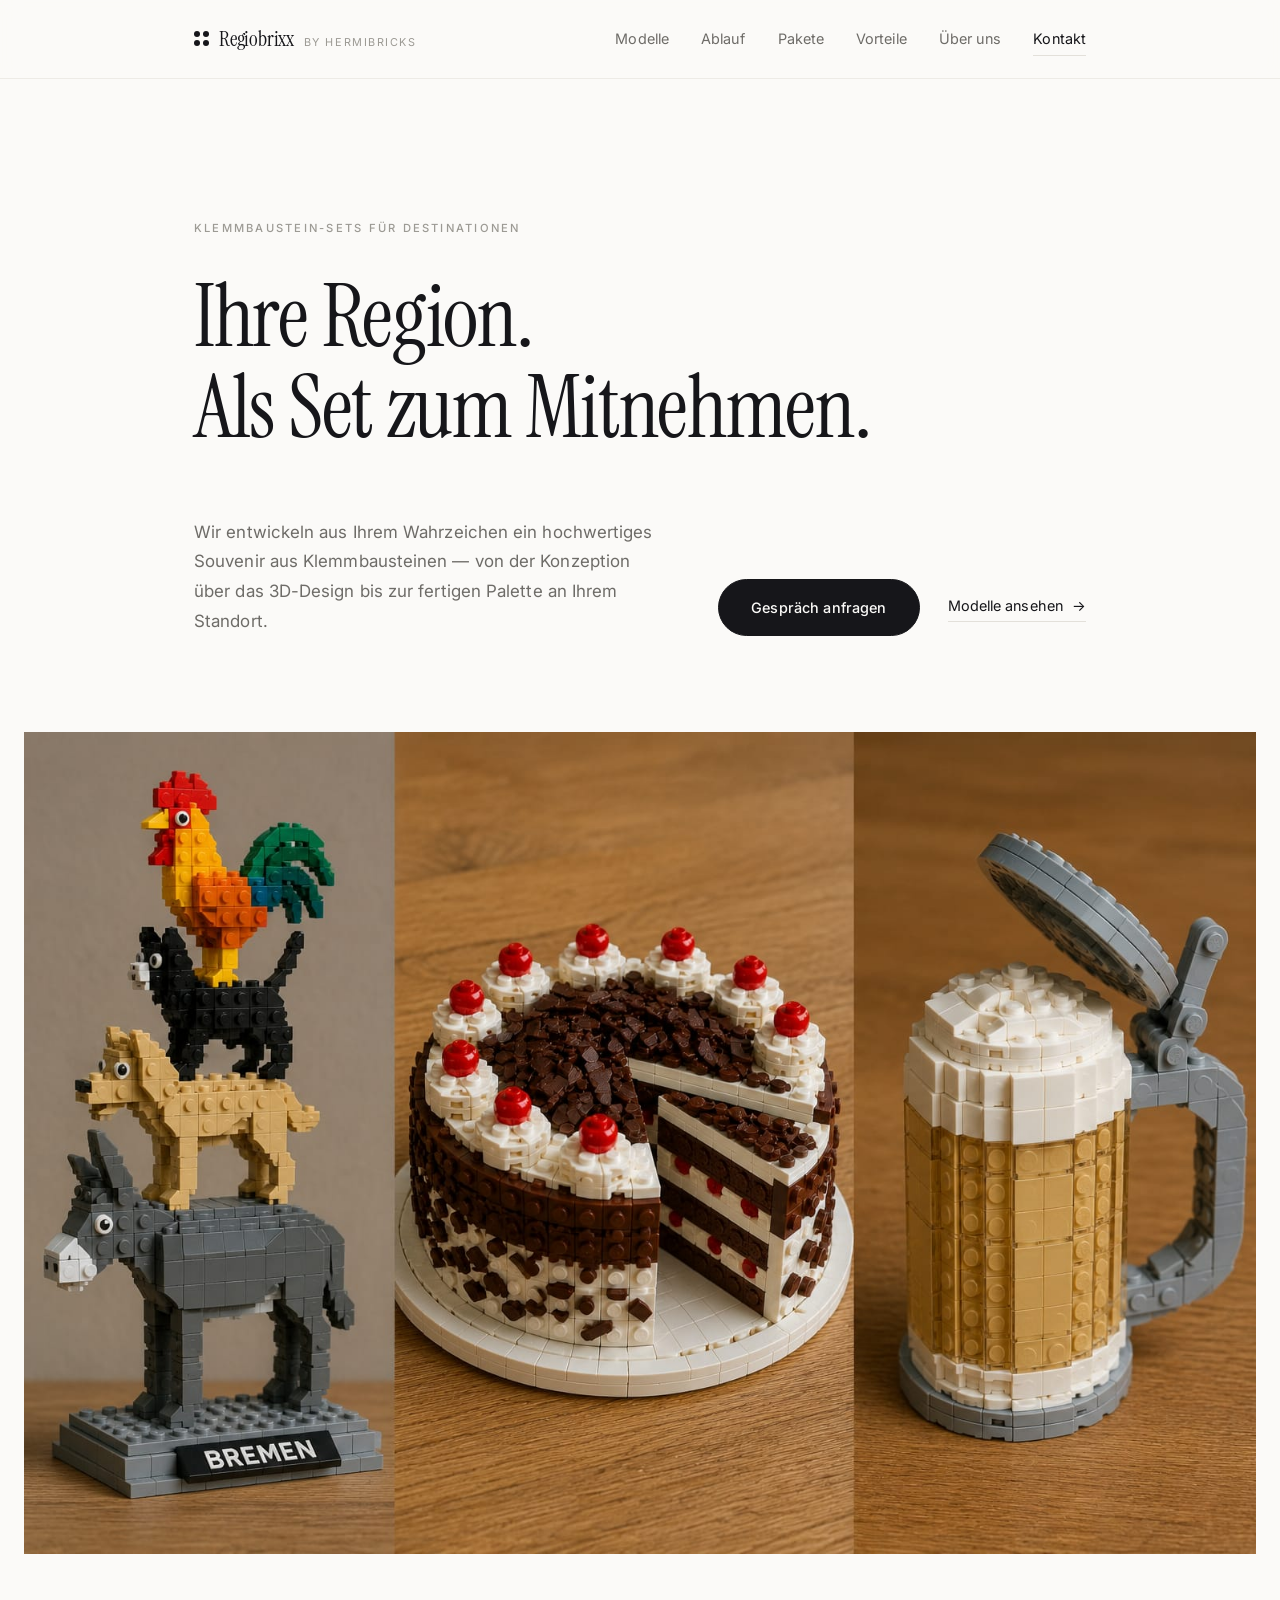
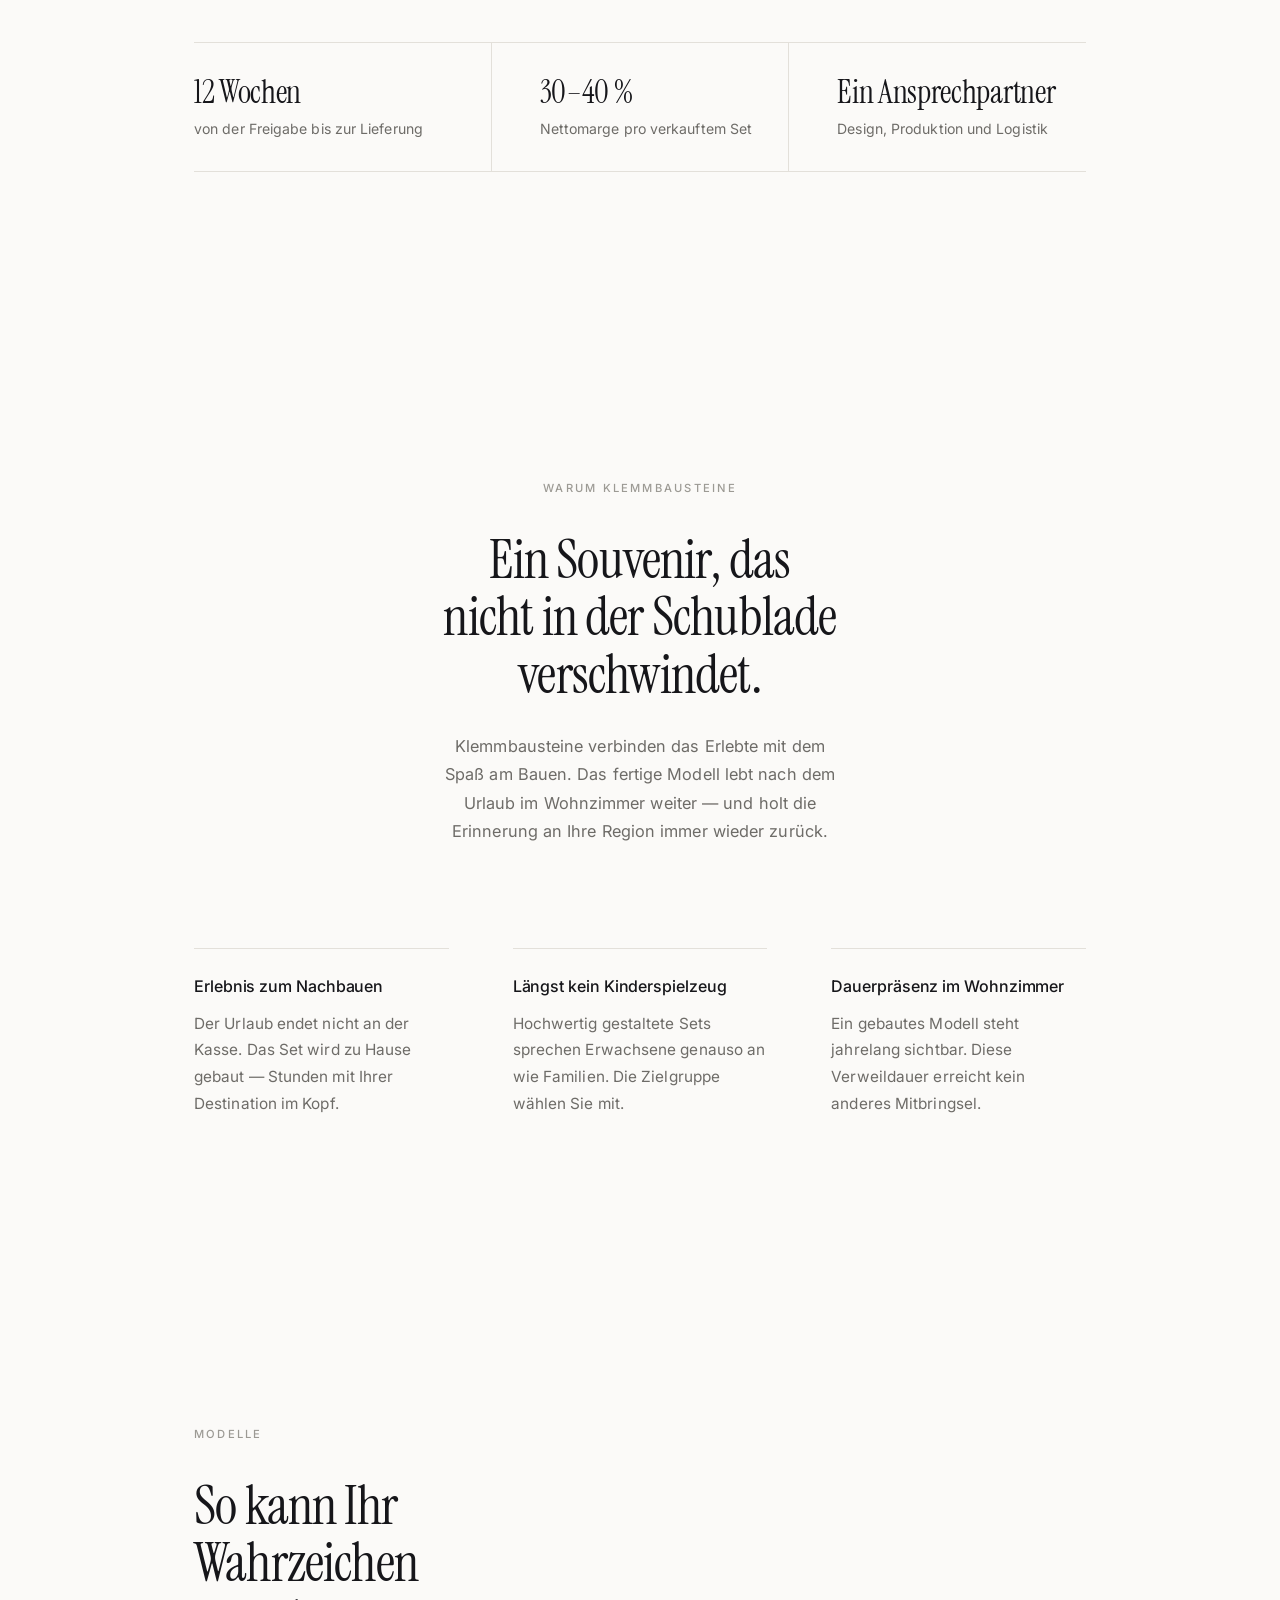
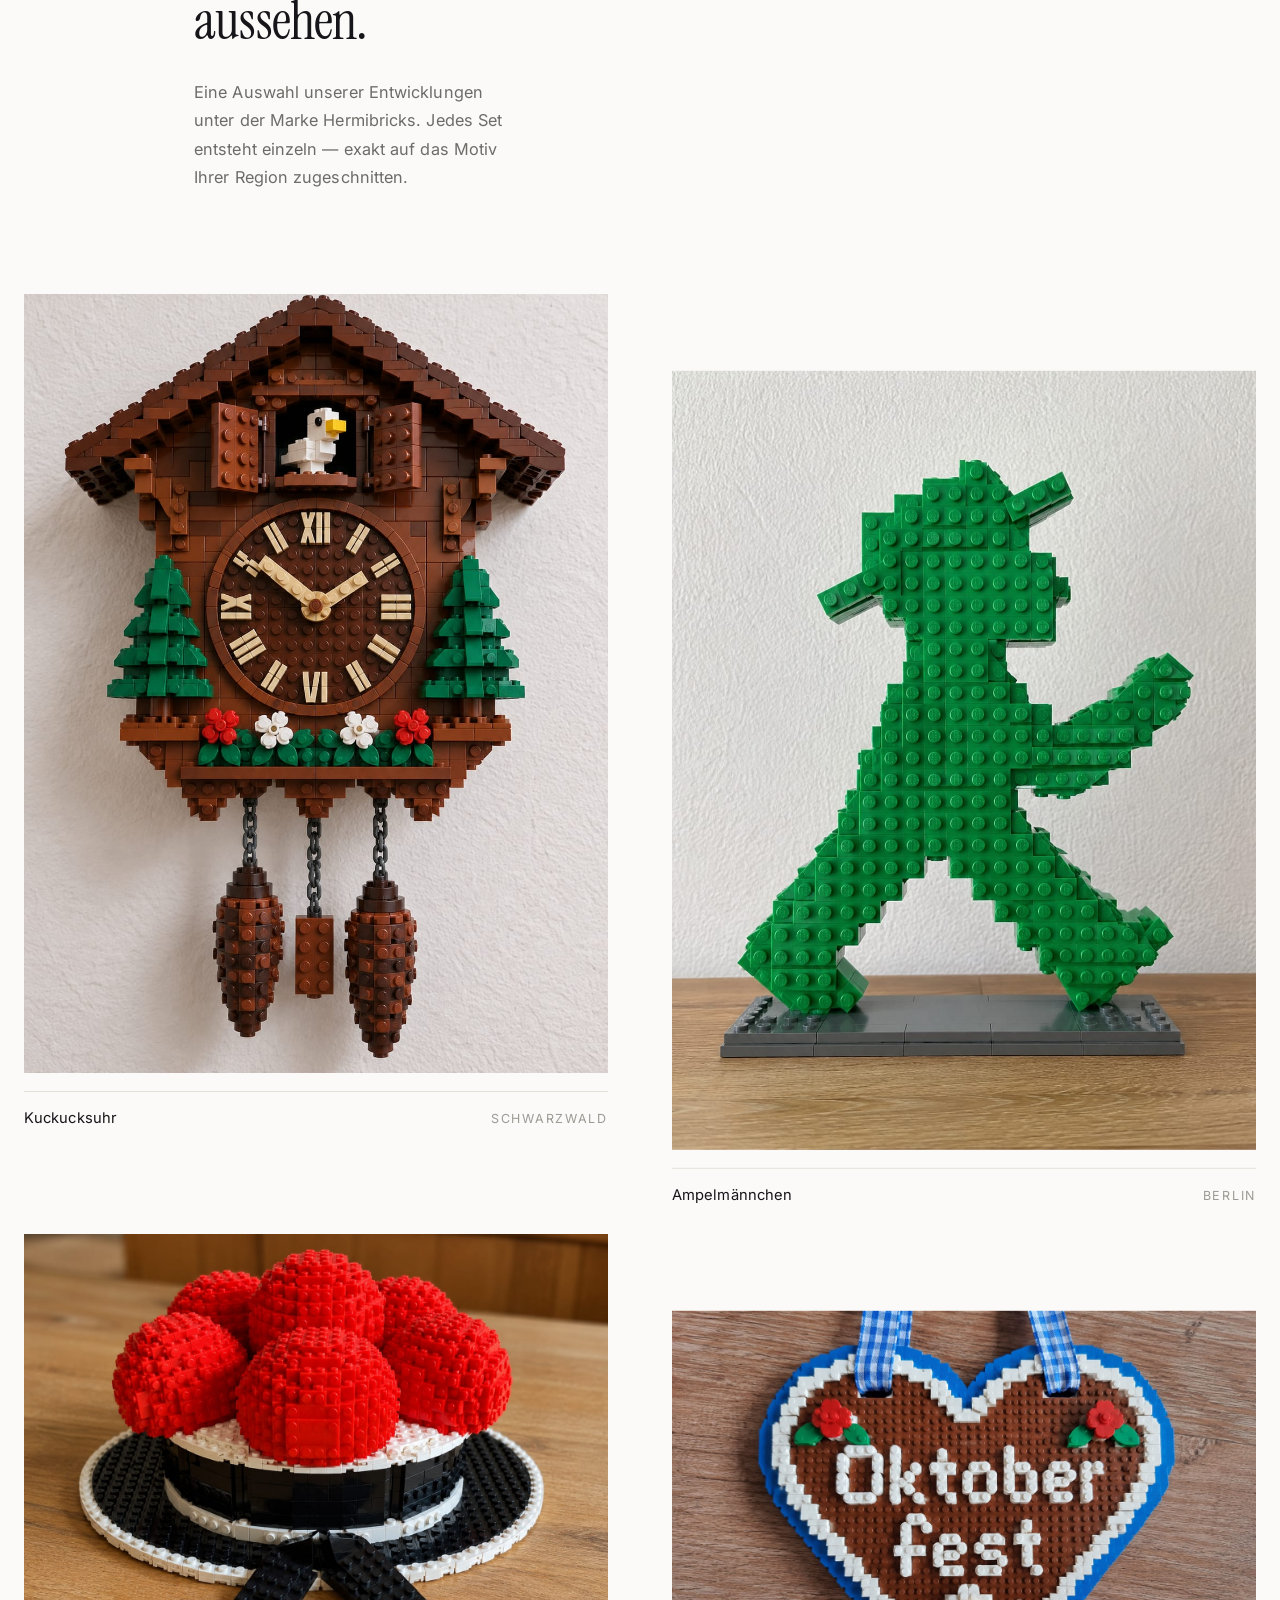
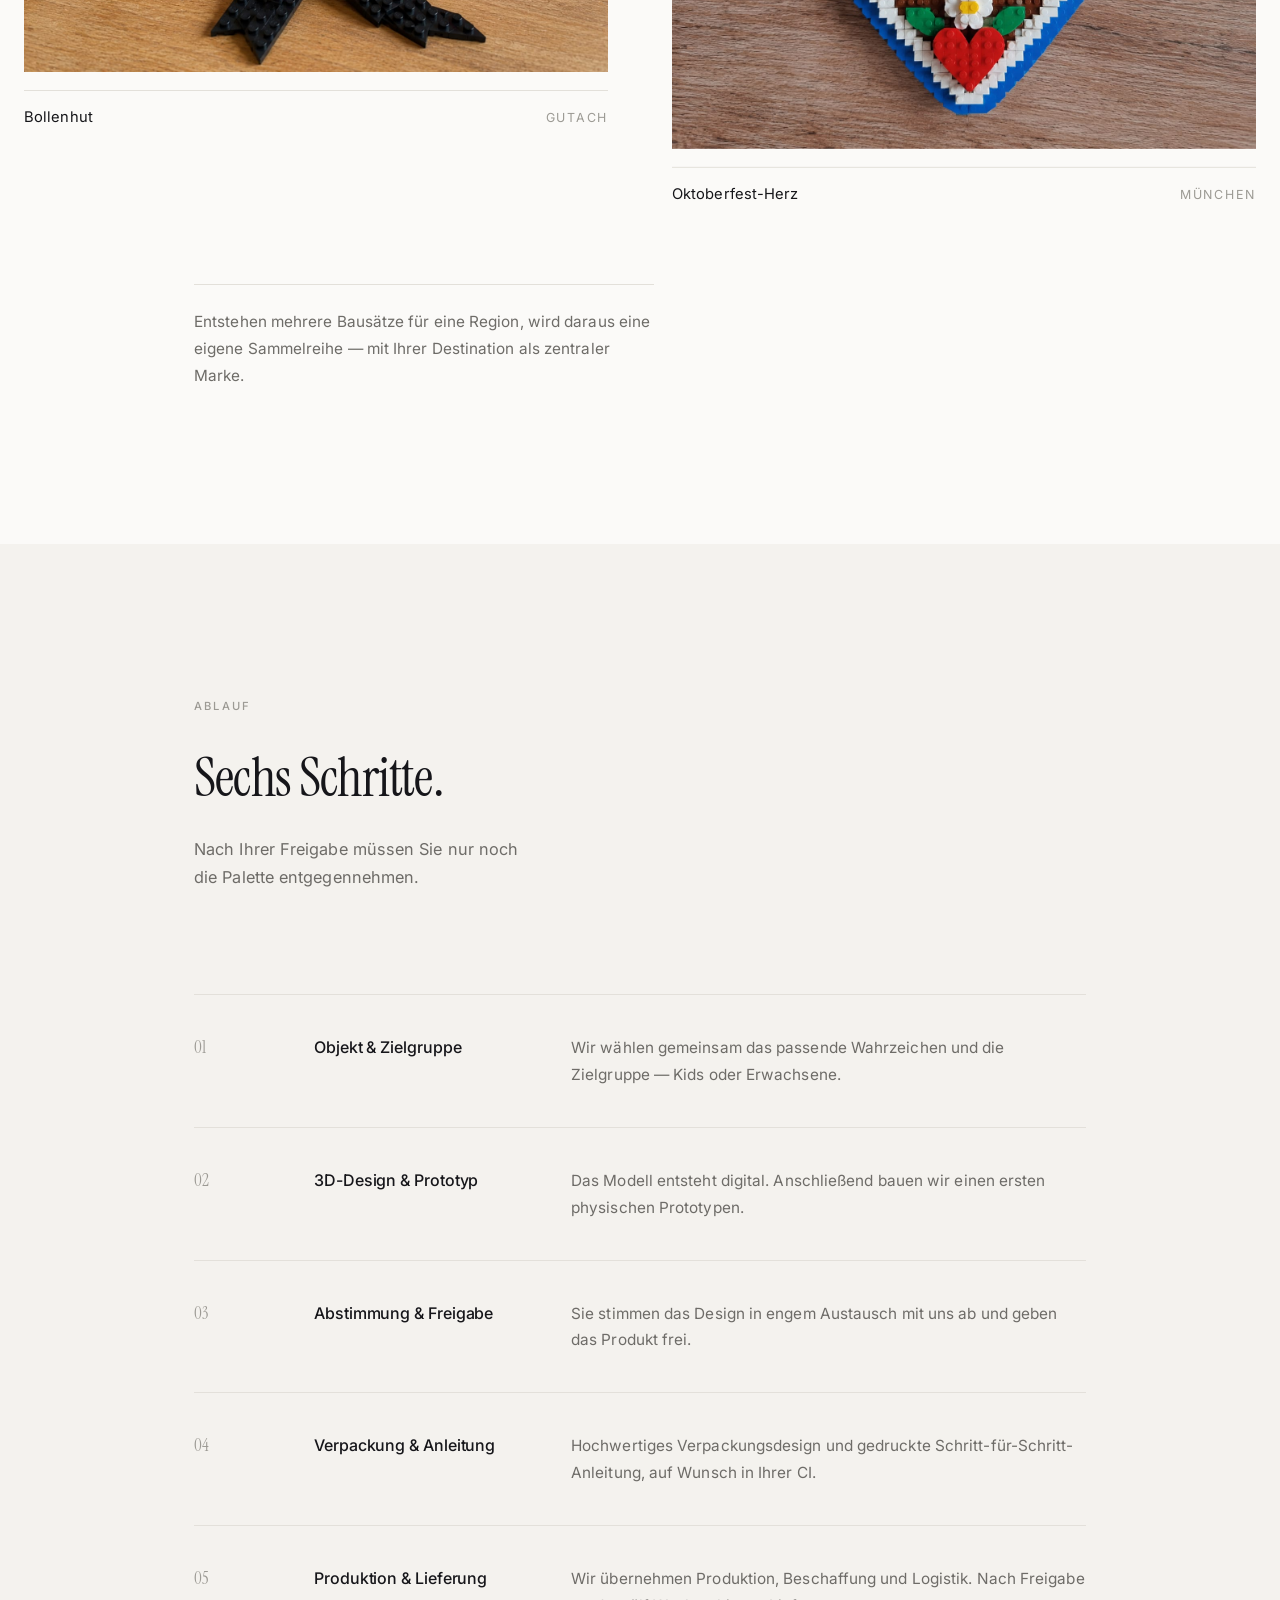
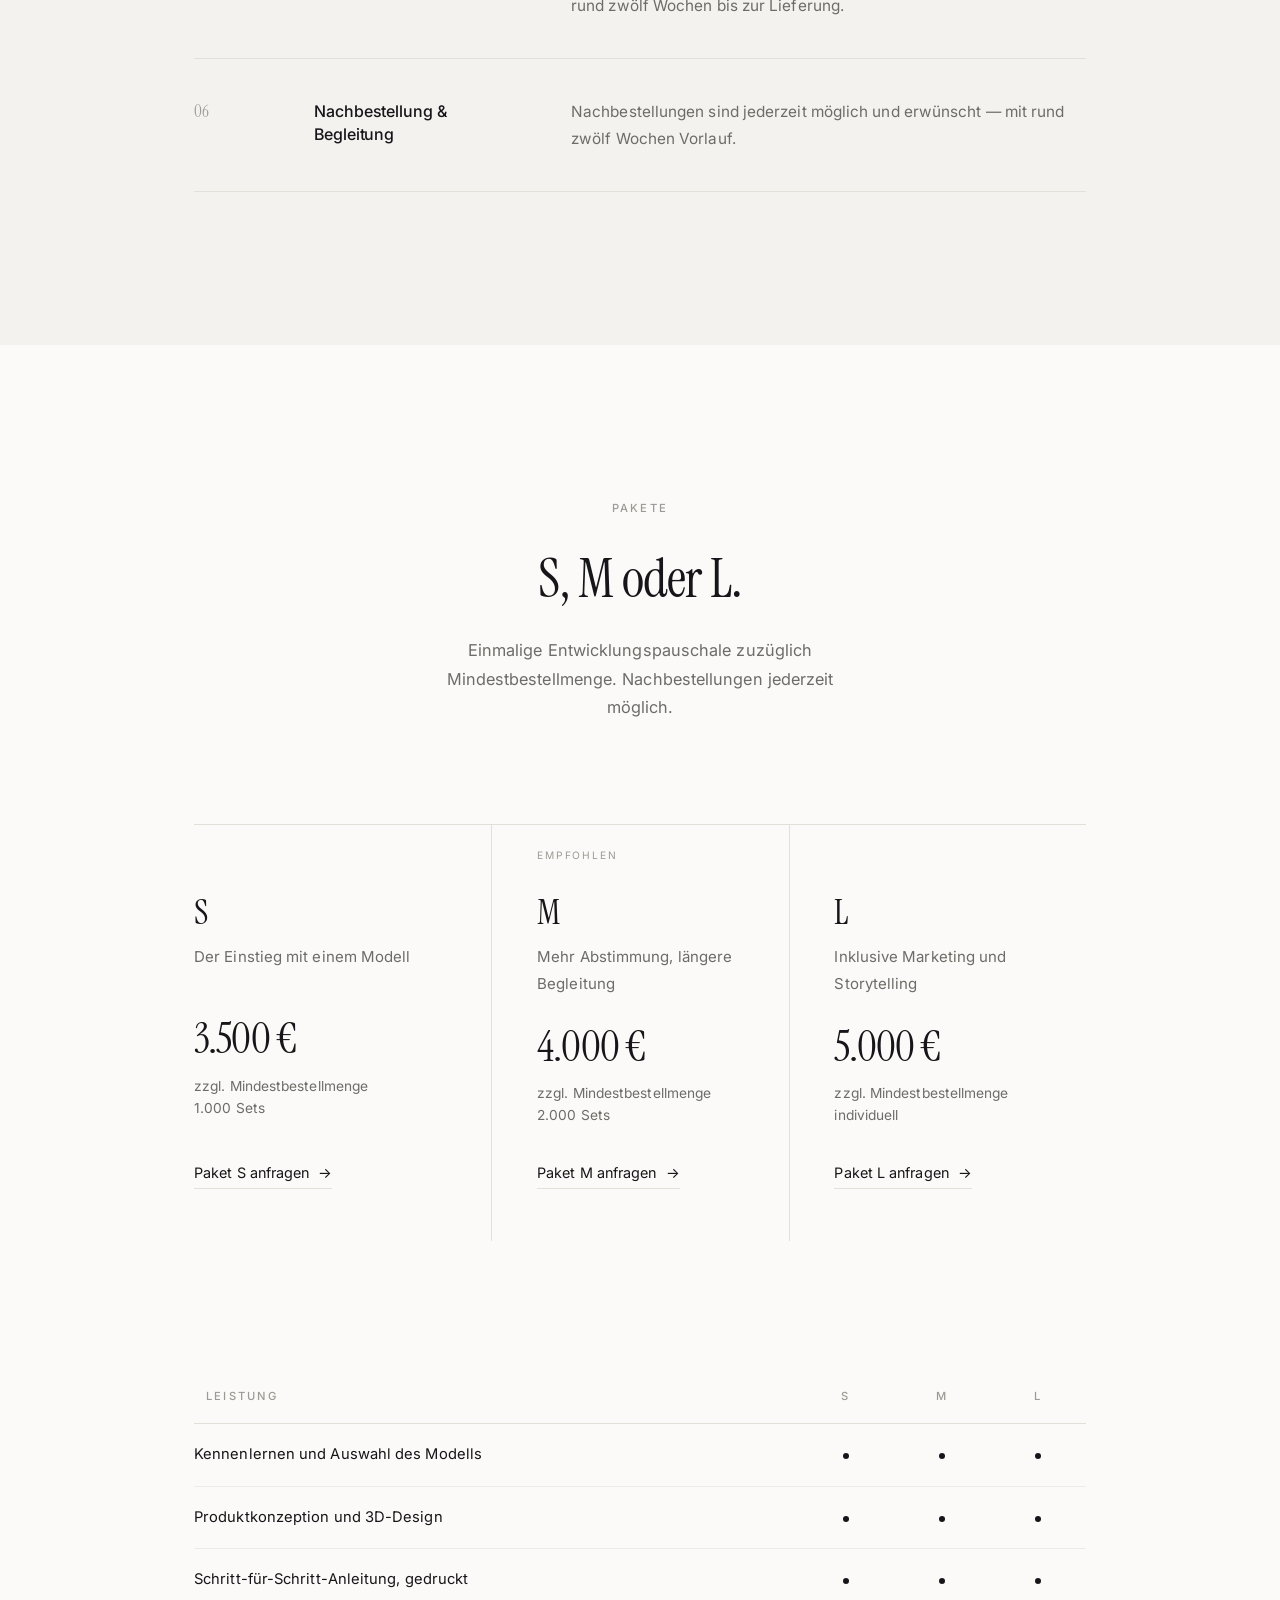
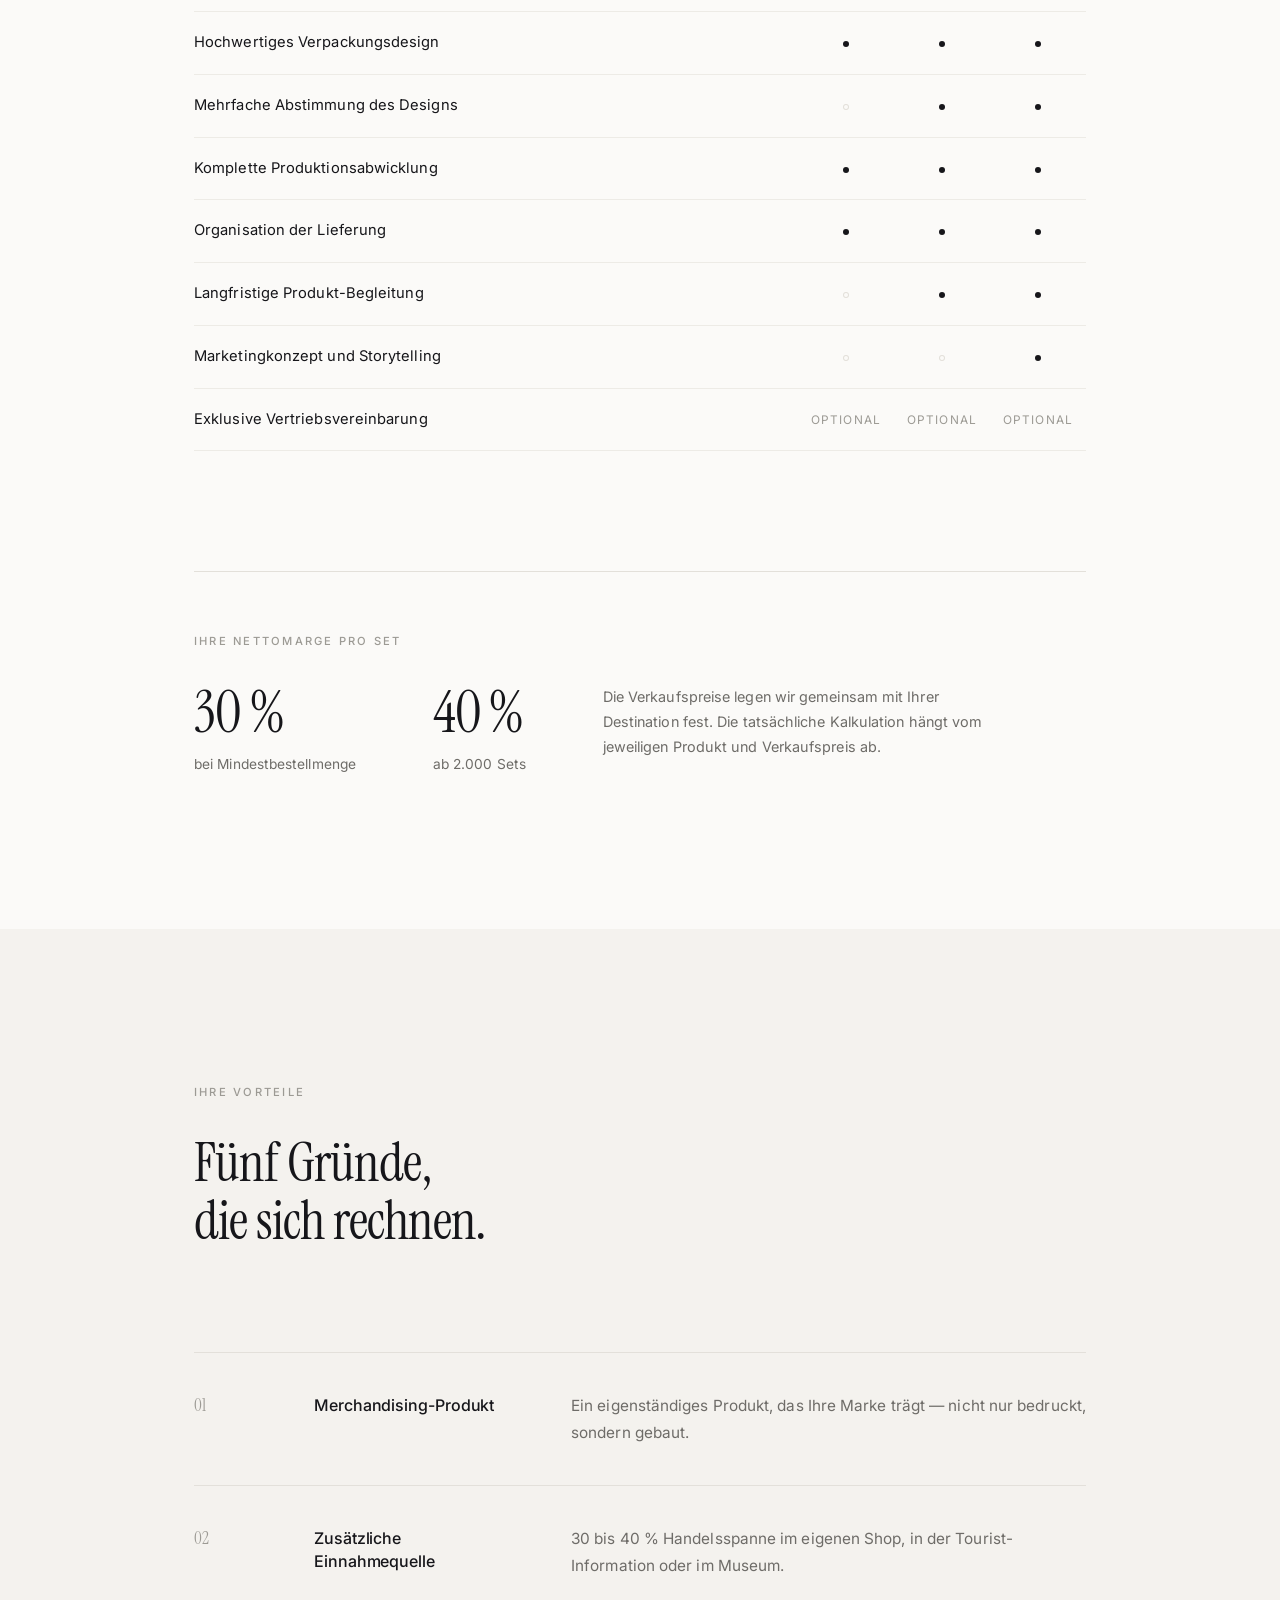
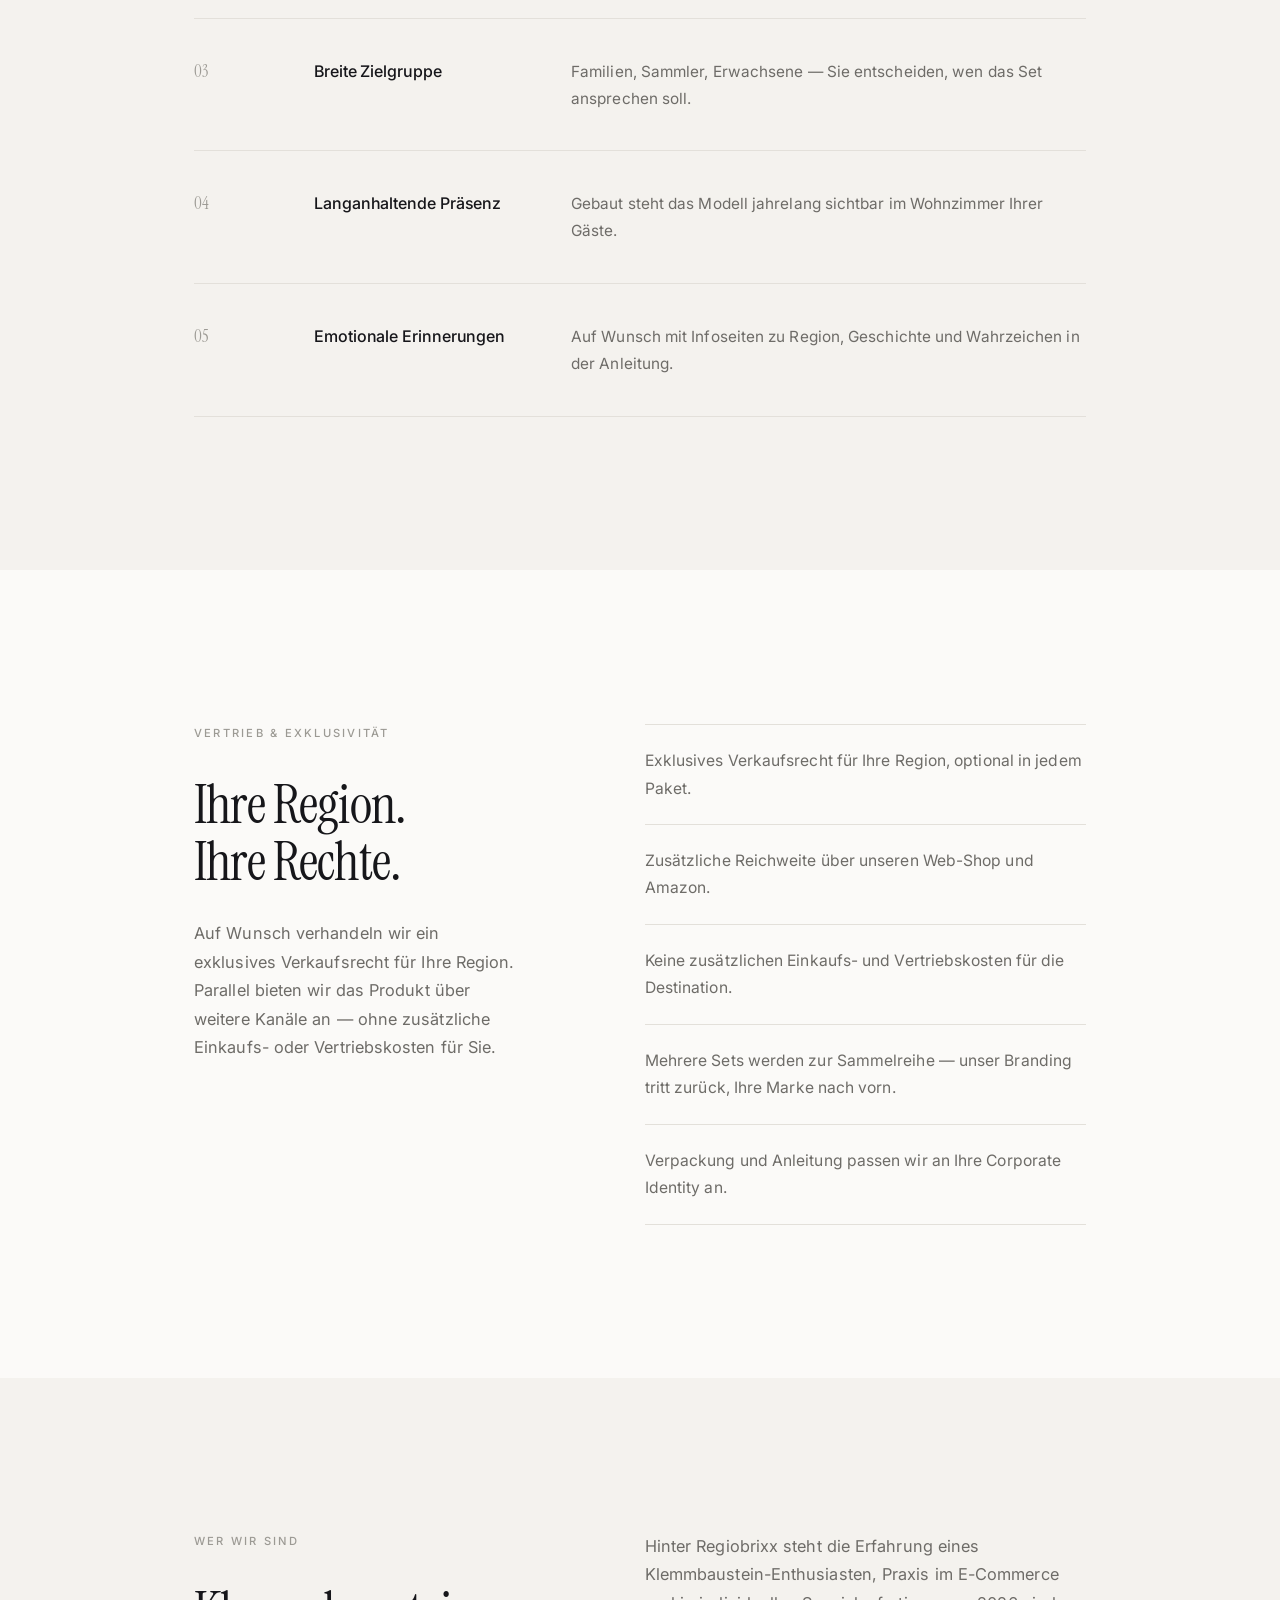
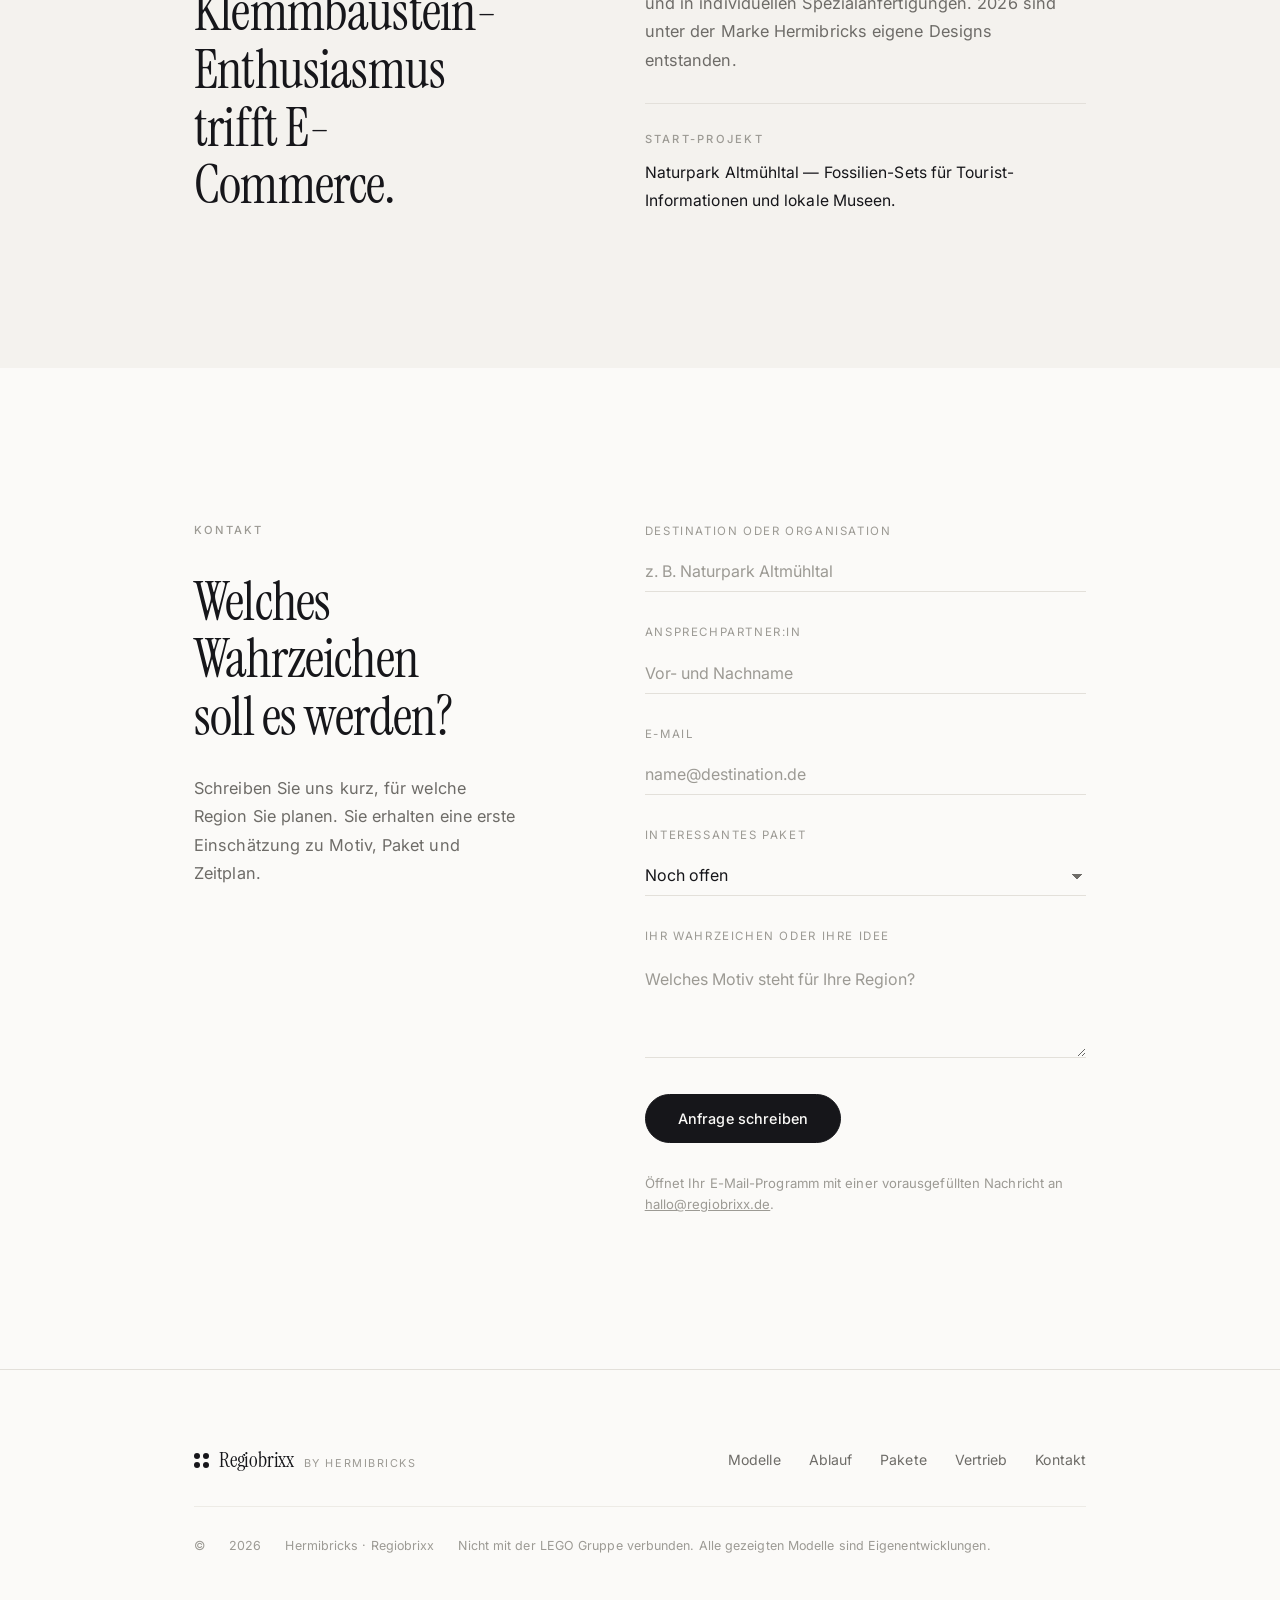
==== commit 866716f5: "Gestalte Landingpage minimalistisch und redaktionell neu Ersetzt das bisherige Brick-Design durch ei" ====
--- a/regiobrixx/index.html
+++ b/regiobrixx/index.html
@@ -5,15 +5,15 @@
 <meta name="viewport" content="width=device-width, initial-scale=1">
 <title>Regiobrixx — Ihre Region. Als Set zum Mitnehmen.</title>
 <meta name="description" content="Regiobrixx by Hermibricks entwickelt individuelle Klemmbaustein-Sets für touristische Destinationen — von der Idee über das 3D-Design bis zur Produktion und Lieferung.">
-<meta name="theme-color" content="#0E1116">
+<meta name="theme-color" content="#FBFAF8">
 <meta property="og:title" content="Regiobrixx — Ihre Region. Als Set zum Mitnehmen.">
 <meta property="og:description" content="Individuelle Klemmbaustein-Sets für touristische Destinationen.">
 <meta property="og:image" content="images/kollektion.jpg">
 <meta property="og:type" content="website">
-<link rel="icon" href="data:image/svg+xml,%3Csvg xmlns='http://www.w3.org/2000/svg' viewBox='0 0 32 32'%3E%3Crect width='32' height='32' rx='7' fill='%23D8232A'/%3E%3Ccircle cx='11' cy='11' r='3.4' fill='%23FFC23D'/%3E%3Ccircle cx='21' cy='11' r='3.4' fill='%23FFC23D'/%3E%3Ccircle cx='11' cy='21' r='3.4' fill='%23FFC23D'/%3E%3Ccircle cx='21' cy='21' r='3.4' fill='%23FFC23D'/%3E%3C/svg%3E">
+<link rel="icon" href="data:image/svg+xml,%3Csvg xmlns='http://www.w3.org/2000/svg' viewBox='0 0 32 32'%3E%3Crect width='32' height='32' fill='%23FBFAF8'/%3E%3Cg fill='%2316161A'%3E%3Ccircle cx='12' cy='12' r='3'/%3E%3Ccircle cx='20' cy='12' r='3'/%3E%3Ccircle cx='12' cy='20' r='3'/%3E%3Ccircle cx='20' cy='20' r='3'/%3E%3C/g%3E%3C/svg%3E">
 <link rel="preconnect" href="https://fonts.googleapis.com">
 <link rel="preconnect" href="https://fonts.gstatic.com" crossorigin>
-<link href="https://fonts.googleapis.com/css2?family=Outfit:wght@500;600;700;800&family=Inter:wght@400;500;600&display=swap" rel="stylesheet">
+<link href="https://fonts.googleapis.com/css2?family=Instrument+Serif:ital@0;1&family=Inter:wght@300;400;500&display=swap" rel="stylesheet">
 <link rel="stylesheet" href="styles.css">
 </head>
 <body>
@@ -23,8 +23,9 @@
 <header class="site-header" id="top">
   <div class="wrap header-inner">
     <a class="brand" href="#top" aria-label="Regiobrixx Startseite">
-      <span class="brand-mark" aria-hidden="true"><i></i><i></i><i></i><i></i></span>
-      <span class="brand-text">Regiobrixx<small>by Hermibricks</small></span>
+      <span class="mark" aria-hidden="true"><i></i><i></i><i></i><i></i></span>
+      <span class="brand-name">Regiobrixx</span>
+      <span class="brand-by">by Hermibricks</span>
     </a>
     <nav class="nav" id="nav" aria-label="Hauptnavigation">
       <a href="#modelle">Modelle</a>
@@ -32,10 +33,10 @@
       <a href="#pakete">Pakete</a>
       <a href="#vorteile">Vorteile</a>
       <a href="#ueber-uns">Über uns</a>
-      <a class="nav-cta" href="#kontakt">Gespräch anfragen</a>
+      <a class="nav-cta" href="#kontakt">Kontakt</a>
     </nav>
     <button class="burger" id="burger" aria-expanded="false" aria-controls="nav" aria-label="Menü öffnen">
-      <span></span><span></span><span></span>
+      <span></span><span></span>
     </button>
   </div>
 </header>
@@ -44,110 +45,99 @@
 
   <!-- ============ HERO ============ -->
   <section class="hero">
-    <div class="wrap hero-grid">
-      <div class="hero-copy">
-        <p class="eyebrow"><span class="dot"></span>Individuelle Klemmbaustein-Sets für Destinationen</p>
-        <h1>Ihre Region.<br><span class="hl">Als Set</span><br>zum Mitnehmen.</h1>
+    <div class="wrap">
+      <p class="kicker">Klemmbaustein-Sets für Destinationen</p>
+      <h1>Ihre Region.<br>Als Set zum&nbsp;Mitnehmen.</h1>
+      <div class="hero-foot">
         <p class="lead">
-          Wir machen aus Ihrem Wahrzeichen ein hochwertiges Souvenir aus Klemmbausteinen —
-          von der Idee über das 3D-Design bis zur fertigen Palette an Ihrem Standort.
+          Wir entwickeln aus Ihrem Wahrzeichen ein hochwertiges Souvenir aus Klemmbausteinen —
+          von der Konzeption über das 3D-Design bis zur fertigen Palette an Ihrem Standort.
         </p>
         <div class="hero-actions">
-          <a class="btn btn-primary" href="#kontakt">Unverbindlich anfragen</a>
-          <a class="btn btn-ghost" href="#modelle">Modelle ansehen</a>
+          <a class="btn" href="#kontakt">Gespräch anfragen</a>
+          <a class="link-arrow" href="#modelle">Modelle ansehen</a>
         </div>
-        <ul class="hero-facts">
-          <li><strong>12&nbsp;Wochen</strong><span>von Freigabe bis Lieferung</span></li>
-          <li><strong>30–40&nbsp;%</strong><span>Nettomarge pro Set</span></li>
-          <li><strong>Alles aus einer Hand</strong><span>Design, Produktion, Logistik</span></li>
-        </ul>
-      </div>
-      <div class="hero-visual">
-        <figure class="shot shot-hero">
-          <img src="images/ampelmaennchen.jpg" alt="Klemmbaustein-Modell des Berliner Ampelmännchens in Grün auf grauer Grundplatte" width="1086" height="1448" fetchpriority="high">
-          <figcaption><span class="tag">Berlin</span> Ampelmännchen</figcaption>
-        </figure>
-        <div class="float-card" aria-hidden="true">
-          <span class="float-mark"></span>
-          <div><strong>Prototyp statt PowerPoint</strong><br>Sie halten das Modell in der Hand, bevor produziert wird.</div>
-        </div>
-      </div>
-    </div>
-  </section>
-
-  <!-- ============ MARQUEE ============ -->
-  <div class="marquee" aria-hidden="true">
-    <div class="marquee-track">
-      <span>Wahrzeichen</span><i></i><span>Museumsshop</span><i></i><span>Tourist-Information</span><i></i>
-      <span>Naturpark</span><i></i><span>Stadtmarketing</span><i></i><span>Freizeitpark</span><i></i>
-      <span>Wahrzeichen</span><i></i><span>Museumsshop</span><i></i><span>Tourist-Information</span><i></i>
-      <span>Naturpark</span><i></i><span>Stadtmarketing</span><i></i><span>Freizeitpark</span><i></i>
-    </div>
-  </div>
+      </div>
+    </div>
+
+    <div class="wrap-wide hero-figure">
+      <img src="images/kollektion.jpg" alt="Drei Klemmbaustein-Modelle nebeneinander: Bremer Stadtmusikanten, Schwarzwälder Kirschtorte und ein Maßkrug" width="1536" height="1024" fetchpriority="high">
+    </div>
+
+    <div class="wrap">
+      <ul class="facts">
+        <li><strong>12 Wochen</strong><span>von der Freigabe bis zur Lieferung</span></li>
+        <li><strong>30–40 %</strong><span>Nettomarge pro verkauftem Set</span></li>
+        <li><strong>Ein Ansprechpartner</strong><span>Design, Produktion und Logistik</span></li>
+      </ul>
+    </div>
+  </section>
 
   <!-- ============ WARUM ============ -->
   <section class="section" id="warum">
     <div class="wrap">
-      <div class="sec-head">
-        <p class="kicker">Warum Klemmbausteine?</p>
+      <header class="sec-head">
+        <p class="kicker">Warum Klemmbausteine</p>
         <h2>Ein Souvenir, das nicht in der Schublade verschwindet.</h2>
         <p class="sec-sub">
           Klemmbausteine verbinden das Erlebte mit dem Spaß am Bauen. Das fertige Modell lebt nach dem
           Urlaub im Wohnzimmer weiter — und holt die Erinnerung an Ihre Region immer wieder zurück.
         </p>
-      </div>
-      <div class="cards-3">
-        <article class="card reveal">
-          <span class="card-ico" data-c="red">01</span>
+      </header>
+
+      <div class="trio">
+        <article class="reveal">
           <h3>Erlebnis zum Nachbauen</h3>
           <p>Der Urlaub endet nicht an der Kasse. Das Set wird zu Hause gebaut — Stunden mit Ihrer Destination im Kopf.</p>
         </article>
-        <article class="card reveal">
-          <span class="card-ico" data-c="yellow">02</span>
+        <article class="reveal">
           <h3>Längst kein Kinderspielzeug</h3>
-          <p>Hochwertig designte Sets sprechen Erwachsene genauso an wie Familien. Sie wählen die Zielgruppe mit.</p>
-        </article>
-        <article class="card reveal">
-          <span class="card-ico" data-c="green">03</span>
+          <p>Hochwertig gestaltete Sets sprechen Erwachsene genauso an wie Familien. Die Zielgruppe wählen Sie mit.</p>
+        </article>
+        <article class="reveal">
           <h3>Dauerpräsenz im Wohnzimmer</h3>
-          <p>Ein gebautes Modell steht jahrelang sichtbar. Kein Kühlschrankmagnet schafft diese Verweildauer.</p>
+          <p>Ein gebautes Modell steht jahrelang sichtbar. Diese Verweildauer erreicht kein anderes Mitbringsel.</p>
         </article>
       </div>
     </div>
   </section>
 
   <!-- ============ MODELLE ============ -->
-  <section class="section section-dark" id="modelle">
-    <div class="wrap">
-      <div class="sec-head sec-head-left">
-        <p class="kicker">Designstudien &amp; Eigenentwicklungen</p>
+  <section class="section" id="modelle">
+    <div class="wrap">
+      <header class="sec-head sec-head-left">
+        <p class="kicker">Modelle</p>
         <h2>So kann Ihr Wahrzeichen aussehen.</h2>
         <p class="sec-sub">
-          Eine Auswahl unserer Modelle unter der Marke Hermibricks. Jedes Set entsteht als Einzelentwicklung —
+          Eine Auswahl unserer Entwicklungen unter der Marke Hermibricks. Jedes Set entsteht einzeln —
           exakt auf das Motiv Ihrer Region zugeschnitten.
         </p>
-      </div>
-
-      <div class="bento">
-        <figure class="shot tall reveal">
+      </header>
+    </div>
+
+    <div class="wrap-wide">
+      <div class="gallery">
+        <figure class="reveal">
           <img src="images/kuckucksuhr.jpg" alt="Kuckucksuhr aus Klemmbausteinen mit Zifferblatt, Tannen, Kuckuck und Zapfengewichten" loading="lazy" width="1086" height="1448">
-          <figcaption><span class="tag">Schwarzwald</span> Kuckucksuhr</figcaption>
+          <figcaption><span>Kuckucksuhr</span><em>Schwarzwald</em></figcaption>
         </figure>
-        <figure class="shot reveal">
+        <figure class="reveal offset">
+          <img src="images/ampelmaennchen.jpg" alt="Klemmbaustein-Modell des Berliner Ampelmännchens in Grün auf grauer Grundplatte" loading="lazy" width="1086" height="1448">
+          <figcaption><span>Ampelmännchen</span><em>Berlin</em></figcaption>
+        </figure>
+        <figure class="reveal">
           <img src="images/bollenhut.jpg" alt="Bollenhut aus Klemmbausteinen mit roten Bollen auf schwarzem Hut" loading="lazy" width="1448" height="1086">
-          <figcaption><span class="tag">Gutach</span> Bollenhut</figcaption>
+          <figcaption><span>Bollenhut</span><em>Gutach</em></figcaption>
         </figure>
-        <figure class="shot reveal">
-          <img src="images/lebkuchenherz.jpg" alt="Lebkuchenherz aus Klemmbausteinen mit Schriftzug Oktoberfest und blau-weißem Band" loading="lazy" width="1448" height="1086">
-          <figcaption><span class="tag">München</span> Oktoberfest-Herz</figcaption>
+        <figure class="reveal offset">
+          <img src="images/lebkuchenherz.jpg" alt="Lebkuchenherz aus Klemmbausteinen mit dem Schriftzug Oktoberfest und blau-weißem Band" loading="lazy" width="1448" height="1086">
+          <figcaption><span>Oktoberfest-Herz</span><em>München</em></figcaption>
         </figure>
-        <figure class="shot wide reveal">
-          <img src="images/kollektion.jpg" alt="Drei Klemmbaustein-Modelle nebeneinander: Bremer Stadtmusikanten, Schwarzwälder Kirschtorte und Maßkrug" loading="lazy" width="1536" height="1024">
-          <figcaption><span class="tag">Serie</span> Stadtmusikanten · Kirschtorte · Maßkrug</figcaption>
-        </figure>
-      </div>
-
-      <p class="note">
+      </div>
+    </div>
+
+    <div class="wrap">
+      <p class="aside-note">
         Entstehen mehrere Bausätze für eine Region, wird daraus eine eigene Sammelreihe —
         mit Ihrer Destination als zentraler Marke.
       </p>
@@ -155,67 +145,68 @@
   </section>
 
   <!-- ============ ABLAUF ============ -->
-  <section class="section" id="ablauf">
-    <div class="wrap">
-      <div class="sec-head">
+  <section class="section section-alt" id="ablauf">
+    <div class="wrap">
+      <header class="sec-head sec-head-left">
         <p class="kicker">Ablauf</p>
-        <h2>Sechs Schritte. Ein Ansprechpartner.</h2>
+        <h2>Sechs Schritte.</h2>
         <p class="sec-sub">Nach Ihrer Freigabe müssen Sie nur noch die Palette entgegennehmen.</p>
-      </div>
+      </header>
+
       <ol class="steps">
-        <li class="reveal"><span class="step-n">1</span>
+        <li class="reveal"><span class="num">01</span>
           <h3>Objekt &amp; Zielgruppe</h3>
           <p>Wir wählen gemeinsam das passende Wahrzeichen und die Zielgruppe — Kids oder Erwachsene.</p></li>
-        <li class="reveal"><span class="step-n">2</span>
+        <li class="reveal"><span class="num">02</span>
           <h3>3D-Design &amp; Prototyp</h3>
           <p>Das Modell entsteht digital. Anschließend bauen wir einen ersten physischen Prototypen.</p></li>
-        <li class="reveal"><span class="step-n">3</span>
+        <li class="reveal"><span class="num">03</span>
           <h3>Abstimmung &amp; Freigabe</h3>
           <p>Sie stimmen das Design in engem Austausch mit uns ab und geben das Produkt frei.</p></li>
-        <li class="reveal"><span class="step-n">4</span>
+        <li class="reveal"><span class="num">04</span>
           <h3>Verpackung &amp; Anleitung</h3>
-          <p>Hochwertiges Verpackungsdesign und gedruckte Schritt-für-Schritt-Anleitung — auf Wunsch in Ihrer CI.</p></li>
-        <li class="reveal"><span class="step-n">5</span>
+          <p>Hochwertiges Verpackungsdesign und gedruckte Schritt-für-Schritt-Anleitung, auf Wunsch in Ihrer CI.</p></li>
+        <li class="reveal"><span class="num">05</span>
           <h3>Produktion &amp; Lieferung</h3>
-          <p>Wir übernehmen Produktion, Beschaffung und Logistik. Nach Freigabe ca. 12 Wochen bis zur Lieferung.</p></li>
-        <li class="reveal"><span class="step-n">6</span>
+          <p>Wir übernehmen Produktion, Beschaffung und Logistik. Nach Freigabe rund zwölf Wochen bis zur Lieferung.</p></li>
+        <li class="reveal"><span class="num">06</span>
           <h3>Nachbestellung &amp; Begleitung</h3>
-          <p>Nachbestellungen sind jederzeit möglich und erwünscht — mit rund 12 Wochen Vorlauf.</p></li>
+          <p>Nachbestellungen sind jederzeit möglich und erwünscht — mit rund zwölf Wochen Vorlauf.</p></li>
       </ol>
     </div>
   </section>
 
   <!-- ============ PAKETE ============ -->
-  <section class="section section-tint" id="pakete">
-    <div class="wrap">
-      <div class="sec-head">
-        <p class="kicker">Unsere Pakete</p>
+  <section class="section" id="pakete">
+    <div class="wrap">
+      <header class="sec-head">
+        <p class="kicker">Pakete</p>
         <h2>S, M oder L.</h2>
-        <p class="sec-sub">Einmalige Entwicklungspauschale plus Mindestbestellmenge. Nachbestellungen jederzeit.</p>
-      </div>
+        <p class="sec-sub">Einmalige Entwicklungspauschale zuzüglich Mindestbestellmenge. Nachbestellungen jederzeit möglich.</p>
+      </header>
 
       <div class="plans">
         <article class="plan reveal">
           <h3>S</h3>
           <p class="plan-for">Der Einstieg mit einem Modell</p>
-          <p class="price"><span>3.500&nbsp;€</span><small>einmalig</small></p>
-          <p class="moq">+ Mindestbestellmenge <strong>1.000 Sets</strong></p>
-          <a class="btn btn-outline" href="#kontakt">Paket S anfragen</a>
-        </article>
-        <article class="plan plan-featured reveal">
-          <span class="plan-badge">Beliebt</span>
+          <p class="price">3.500 €</p>
+          <p class="moq">zzgl. Mindestbestellmenge<br>1.000 Sets</p>
+          <a class="link-arrow" href="#kontakt">Paket S anfragen</a>
+        </article>
+        <article class="plan reveal">
+          <p class="plan-tag">Empfohlen</p>
           <h3>M</h3>
           <p class="plan-for">Mehr Abstimmung, längere Begleitung</p>
-          <p class="price"><span>4.000&nbsp;€</span><small>einmalig</small></p>
-          <p class="moq">+ Mindestbestellmenge <strong>2.000 Sets</strong></p>
-          <a class="btn btn-primary" href="#kontakt">Paket M anfragen</a>
+          <p class="price">4.000 €</p>
+          <p class="moq">zzgl. Mindestbestellmenge<br>2.000 Sets</p>
+          <a class="link-arrow" href="#kontakt">Paket M anfragen</a>
         </article>
         <article class="plan reveal">
           <h3>L</h3>
-          <p class="plan-for">Inklusive Marketing &amp; Storytelling</p>
-          <p class="price"><span>5.000&nbsp;€</span><small>einmalig</small></p>
-          <p class="moq">+ Mindestbestellmenge <strong>individuell</strong></p>
-          <a class="btn btn-outline" href="#kontakt">Paket L anfragen</a>
+          <p class="plan-for">Inklusive Marketing und Storytelling</p>
+          <p class="price">5.000 €</p>
+          <p class="moq">zzgl. Mindestbestellmenge<br>individuell</p>
+          <a class="link-arrow" href="#kontakt">Paket L anfragen</a>
         </article>
       </div>
 
@@ -226,66 +217,69 @@
             <tr><th scope="col">Leistung</th><th scope="col">S</th><th scope="col">M</th><th scope="col">L</th></tr>
           </thead>
           <tbody>
-            <tr><th scope="row">Kennenlernen und Auswahl des Modells</th><td data-l="S"><b class="yes">✓</b></td><td data-l="M"><b class="yes">✓</b></td><td data-l="L"><b class="yes">✓</b></td></tr>
-            <tr><th scope="row">Produktkonzeption + 3D-Design</th><td data-l="S"><b class="yes">✓</b></td><td data-l="M"><b class="yes">✓</b></td><td data-l="L"><b class="yes">✓</b></td></tr>
-            <tr><th scope="row">Schritt-für-Schritt-Anleitung (gedruckt)</th><td data-l="S"><b class="yes">✓</b></td><td data-l="M"><b class="yes">✓</b></td><td data-l="L"><b class="yes">✓</b></td></tr>
-            <tr><th scope="row">Hochwertiges Verpackungsdesign</th><td data-l="S"><b class="yes">✓</b></td><td data-l="M"><b class="yes">✓</b></td><td data-l="L"><b class="yes">✓</b></td></tr>
-            <tr><th scope="row">Mehrfache Abstimmung des Designs</th><td data-l="S"><b class="no">—</b></td><td data-l="M"><b class="yes">✓</b></td><td data-l="L"><b class="yes">✓</b></td></tr>
-            <tr><th scope="row">Komplette Produktionsabwicklung</th><td data-l="S"><b class="yes">✓</b></td><td data-l="M"><b class="yes">✓</b></td><td data-l="L"><b class="yes">✓</b></td></tr>
-            <tr><th scope="row">Organisation der Lieferung</th><td data-l="S"><b class="yes">✓</b></td><td data-l="M"><b class="yes">✓</b></td><td data-l="L"><b class="yes">✓</b></td></tr>
-            <tr><th scope="row">Langfristige Produkt-Begleitung</th><td data-l="S"><b class="no">—</b></td><td data-l="M"><b class="yes">✓</b></td><td data-l="L"><b class="yes">✓</b></td></tr>
-            <tr><th scope="row">Marketingkonzept + Storytelling</th><td data-l="S"><b class="no">—</b></td><td data-l="M"><b class="no">—</b></td><td data-l="L"><b class="yes">✓</b></td></tr>
-            <tr><th scope="row">Exklusive Vertriebsvereinbarung</th><td data-l="S"><b class="opt">optional</b></td><td data-l="M"><b class="opt">optional</b></td><td data-l="L"><b class="opt">optional</b></td></tr>
+            <tr><th scope="row">Kennenlernen und Auswahl des Modells</th><td><i class="on" role="img" aria-label="enthalten"></i></td><td><i class="on" role="img" aria-label="enthalten"></i></td><td><i class="on" role="img" aria-label="enthalten"></i></td></tr>
+            <tr><th scope="row">Produktkonzeption und 3D-Design</th><td><i class="on" role="img" aria-label="enthalten"></i></td><td><i class="on" role="img" aria-label="enthalten"></i></td><td><i class="on" role="img" aria-label="enthalten"></i></td></tr>
+            <tr><th scope="row">Schritt-für-Schritt-Anleitung, gedruckt</th><td><i class="on" role="img" aria-label="enthalten"></i></td><td><i class="on" role="img" aria-label="enthalten"></i></td><td><i class="on" role="img" aria-label="enthalten"></i></td></tr>
+            <tr><th scope="row">Hochwertiges Verpackungsdesign</th><td><i class="on" role="img" aria-label="enthalten"></i></td><td><i class="on" role="img" aria-label="enthalten"></i></td><td><i class="on" role="img" aria-label="enthalten"></i></td></tr>
+            <tr><th scope="row">Mehrfache Abstimmung des Designs</th><td><i class="off" role="img" aria-label="nicht enthalten"></i></td><td><i class="on" role="img" aria-label="enthalten"></i></td><td><i class="on" role="img" aria-label="enthalten"></i></td></tr>
+            <tr><th scope="row">Komplette Produktionsabwicklung</th><td><i class="on" role="img" aria-label="enthalten"></i></td><td><i class="on" role="img" aria-label="enthalten"></i></td><td><i class="on" role="img" aria-label="enthalten"></i></td></tr>
+            <tr><th scope="row">Organisation der Lieferung</th><td><i class="on" role="img" aria-label="enthalten"></i></td><td><i class="on" role="img" aria-label="enthalten"></i></td><td><i class="on" role="img" aria-label="enthalten"></i></td></tr>
+            <tr><th scope="row">Langfristige Produkt-Begleitung</th><td><i class="off" role="img" aria-label="nicht enthalten"></i></td><td><i class="on" role="img" aria-label="enthalten"></i></td><td><i class="on" role="img" aria-label="enthalten"></i></td></tr>
+            <tr><th scope="row">Marketingkonzept und Storytelling</th><td><i class="off" role="img" aria-label="nicht enthalten"></i></td><td><i class="off" role="img" aria-label="nicht enthalten"></i></td><td><i class="on" role="img" aria-label="enthalten"></i></td></tr>
+            <tr><th scope="row">Exklusive Vertriebsvereinbarung</th><td><span class="opt">optional</span></td><td><span class="opt">optional</span></td><td><span class="opt">optional</span></td></tr>
           </tbody>
         </table>
       </div>
 
-      <div class="margin-box reveal">
-        <div>
-          <p class="kicker">Ihre Nettomarge pro Set</p>
-          <div class="margin-nums">
-            <div><strong>30&nbsp;%</strong><span>bei Mindestbestellmenge</span></div>
-            <div><strong>40&nbsp;%</strong><span>ab 2.000 Sets</span></div>
-          </div>
+      <div class="margins reveal">
+        <p class="kicker">Ihre Nettomarge pro Set</p>
+        <div class="margins-row">
+          <div><strong>30 %</strong><span>bei Mindestbestellmenge</span></div>
+          <div><strong>40 %</strong><span>ab 2.000 Sets</span></div>
+          <p class="margins-note">
+            Die Verkaufspreise legen wir gemeinsam mit Ihrer Destination fest. Die tatsächliche
+            Kalkulation hängt vom jeweiligen Produkt und Verkaufspreis ab.
+          </p>
         </div>
-        <p class="margin-note">
-          Die Verkaufspreise legen wir gemeinsam mit Ihrer Destination fest. Die tatsächliche Kalkulation
-          hängt vom jeweiligen Produkt und Verkaufspreis ab.
-        </p>
       </div>
     </div>
   </section>
 
   <!-- ============ VORTEILE ============ -->
-  <section class="section" id="vorteile">
-    <div class="wrap">
-      <div class="sec-head">
+  <section class="section section-alt" id="vorteile">
+    <div class="wrap">
+      <header class="sec-head sec-head-left">
         <p class="kicker">Ihre Vorteile</p>
         <h2>Fünf Gründe, die sich rechnen.</h2>
-      </div>
-      <ul class="perks">
-        <li class="reveal"><span class="perk-ico">★</span><h3>Merchandising-Produkt</h3><p>Ein eigenständiges Produkt, das Ihre Marke trägt — nicht nur bedruckt, sondern gebaut.</p></li>
-        <li class="reveal"><span class="perk-ico">€</span><h3>Zusätzliche Einnahmequelle</h3><p>30–40&nbsp;% Handelsspanne im Shop, in der Tourist-Info oder im Museum.</p></li>
-        <li class="reveal"><span class="perk-ico">◎</span><h3>Breite Zielgruppe</h3><p>Familien, Sammler, Erwachsene — Sie entscheiden, wen das Set anspricht.</p></li>
-        <li class="reveal"><span class="perk-ico">⏱</span><h3>Langanhaltende Präsenz</h3><p>Gebaut steht das Modell jahrelang sichtbar im Wohnzimmer Ihrer Gäste.</p></li>
-        <li class="reveal"><span class="perk-ico">♥</span><h3>Emotionale Erinnerungen</h3><p>Auf Wunsch mit Infoseiten zu Region und Wahrzeichen in der Anleitung.</p></li>
-      </ul>
+      </header>
+      <ol class="perks">
+        <li class="reveal"><span class="num">01</span><h3>Merchandising-Produkt</h3>
+          <p>Ein eigenständiges Produkt, das Ihre Marke trägt — nicht nur bedruckt, sondern gebaut.</p></li>
+        <li class="reveal"><span class="num">02</span><h3>Zusätzliche Einnahmequelle</h3>
+          <p>30 bis 40 % Handelsspanne im eigenen Shop, in der Tourist-Information oder im Museum.</p></li>
+        <li class="reveal"><span class="num">03</span><h3>Breite Zielgruppe</h3>
+          <p>Familien, Sammler, Erwachsene — Sie entscheiden, wen das Set ansprechen soll.</p></li>
+        <li class="reveal"><span class="num">04</span><h3>Langanhaltende Präsenz</h3>
+          <p>Gebaut steht das Modell jahrelang sichtbar im Wohnzimmer Ihrer Gäste.</p></li>
+        <li class="reveal"><span class="num">05</span><h3>Emotionale Erinnerungen</h3>
+          <p>Auf Wunsch mit Infoseiten zu Region, Geschichte und Wahrzeichen in der Anleitung.</p></li>
+      </ol>
     </div>
   </section>
 
   <!-- ============ VERTRIEB ============ -->
-  <section class="section section-dark" id="vertrieb">
+  <section class="section" id="vertrieb">
     <div class="wrap split">
-      <div>
+      <header class="sec-head sec-head-left">
         <p class="kicker">Vertrieb &amp; Exklusivität</p>
-        <h2>Ihre Region. Ihre Rechte.</h2>
+        <h2>Ihre Region.<br>Ihre Rechte.</h2>
         <p class="sec-sub">
           Auf Wunsch verhandeln wir ein exklusives Verkaufsrecht für Ihre Region. Parallel bieten wir das
           Produkt über weitere Kanäle an — ohne zusätzliche Einkaufs- oder Vertriebskosten für Sie.
         </p>
-      </div>
-      <ul class="checks">
-        <li class="reveal">Exklusives Verkaufsrecht für Ihre Region — optional in jedem Paket.</li>
+      </header>
+      <ul class="rows">
+        <li class="reveal">Exklusives Verkaufsrecht für Ihre Region, optional in jedem Paket.</li>
         <li class="reveal">Zusätzliche Reichweite über unseren Web-Shop und Amazon.</li>
         <li class="reveal">Keine zusätzlichen Einkaufs- und Vertriebskosten für die Destination.</li>
         <li class="reveal">Mehrere Sets werden zur Sammelreihe — unser Branding tritt zurück, Ihre Marke nach vorn.</li>
@@ -295,68 +289,57 @@
   </section>
 
   <!-- ============ ÜBER UNS ============ -->
-  <section class="section" id="ueber-uns">
-    <div class="wrap about">
-      <div class="about-copy">
-        <p class="kicker">Wer sind wir?</p>
+  <section class="section section-alt" id="ueber-uns">
+    <div class="wrap split">
+      <header class="sec-head sec-head-left">
+        <p class="kicker">Wer wir sind</p>
         <h2>Klemmbaustein-Enthusiasmus trifft E-Commerce.</h2>
-        <p class="sec-sub">
-          Hinter Regiobrixx steht die Erfahrung eines Klemmbaustein-Enthusiasten, Praxis im E-Commerce und
-          in individuellen Spezialanfertigungen. 2026 sind unter der Marke Hermibricks eigene Designs
-          entstanden. Der Start erfolgt im Naturpark Altmühltal mit Fossilien-Sets für Tourist-Informationen
-          und lokale Museen.
-        </p>
-        <a class="btn btn-primary" href="#kontakt">Lassen Sie uns sprechen</a>
-      </div>
-      <aside class="about-box reveal">
-        <p class="kicker">Start-Projekt</p>
-        <h3>Naturpark Altmühltal</h3>
-        <p>Fossilien-Sets für Tourist-Informationen und lokale Museen — das erste Regiobrixx-Projekt.</p>
-        <p class="about-brand"><span class="brand-mark small" aria-hidden="true"><i></i><i></i><i></i><i></i></span> Regiobrixx by Hermibricks</p>
-      </aside>
+      </header>
+      <div class="about-body">
+        <p>
+          Hinter Regiobrixx steht die Erfahrung eines Klemmbaustein-Enthusiasten, Praxis im E-Commerce
+          und in individuellen Spezialanfertigungen. 2026 sind unter der Marke Hermibricks eigene
+          Designs entstanden.
+        </p>
+        <p class="about-start">
+          <span class="kicker">Start-Projekt</span>
+          Naturpark Altmühltal — Fossilien-Sets für Tourist-Informationen und lokale Museen.
+        </p>
+      </div>
     </div>
   </section>
 
   <!-- ============ KONTAKT ============ -->
-  <section class="section section-cta" id="kontakt">
-    <div class="wrap cta-grid">
-      <div>
+  <section class="section" id="kontakt">
+    <div class="wrap split">
+      <header class="sec-head sec-head-left">
         <p class="kicker">Kontakt</p>
         <h2>Welches Wahrzeichen soll es werden?</h2>
         <p class="sec-sub">
-          Schreiben Sie uns kurz, für welche Region Sie planen. Wir melden uns mit einer ersten
-          Einschätzung zu Motiv, Paket und Zeitplan.
-        </p>
-        <ul class="cta-list">
-          <li>Unverbindliches Erstgespräch</li>
-          <li>Motivvorschläge für Ihre Region</li>
-          <li>Kalkulation auf Ihre Zielgruppe</li>
-        </ul>
-      </div>
+          Schreiben Sie uns kurz, für welche Region Sie planen. Sie erhalten eine erste Einschätzung
+          zu Motiv, Paket und Zeitplan.
+        </p>
+      </header>
 
       <form class="form" id="form" novalidate>
-        <div class="row">
-          <label>Destination / Organisation
-            <input type="text" name="org" required autocomplete="organization" placeholder="z. B. Naturpark Altmühltal">
-          </label>
-          <label>Ansprechpartner:in
-            <input type="text" name="name" required autocomplete="name" placeholder="Vor- und Nachname">
-          </label>
-        </div>
-        <div class="row">
-          <label>E-Mail
-            <input type="email" name="email" required autocomplete="email" placeholder="name@destination.de">
-          </label>
-          <label>Interessantes Paket
-            <select name="paket">
-              <option>Noch offen</option><option>S</option><option>M</option><option>L</option>
-            </select>
-          </label>
-        </div>
-        <label>Ihr Wahrzeichen / Ihre Idee
-          <textarea name="idee" rows="4" placeholder="Welches Motiv steht für Ihre Region?"></textarea>
-        </label>
-        <button class="btn btn-primary btn-block" type="submit">Anfrage schreiben</button>
+        <label>Destination oder Organisation
+          <input type="text" name="org" required autocomplete="organization" placeholder="z. B. Naturpark Altmühltal">
+        </label>
+        <label>Ansprechpartner:in
+          <input type="text" name="name" required autocomplete="name" placeholder="Vor- und Nachname">
+        </label>
+        <label>E-Mail
+          <input type="email" name="email" required autocomplete="email" placeholder="name@destination.de">
+        </label>
+        <label>Interessantes Paket
+          <select name="paket">
+            <option>Noch offen</option><option>S</option><option>M</option><option>L</option>
+          </select>
+        </label>
+        <label>Ihr Wahrzeichen oder Ihre Idee
+          <textarea name="idee" rows="3" placeholder="Welches Motiv steht für Ihre Region?"></textarea>
+        </label>
+        <button class="btn" type="submit">Anfrage schreiben</button>
         <p class="form-hint" id="form-hint">Öffnet Ihr E-Mail-Programm mit einer vorausgefüllten Nachricht an <a href="mailto:hallo@regiobrixx.de">hallo@regiobrixx.de</a>.</p>
       </form>
     </div>
@@ -367,15 +350,16 @@
 <footer class="site-footer">
   <div class="wrap footer-inner">
     <a class="brand" href="#top">
-      <span class="brand-mark" aria-hidden="true"><i></i><i></i><i></i><i></i></span>
-      <span class="brand-text">Regiobrixx<small>by Hermibricks</small></span>
+      <span class="mark" aria-hidden="true"><i></i><i></i><i></i><i></i></span>
+      <span class="brand-name">Regiobrixx</span>
+      <span class="brand-by">by Hermibricks</span>
     </a>
     <nav class="footer-nav" aria-label="Fußzeile">
       <a href="#modelle">Modelle</a><a href="#ablauf">Ablauf</a><a href="#pakete">Pakete</a>
       <a href="#vertrieb">Vertrieb</a><a href="#kontakt">Kontakt</a>
     </nav>
     <p class="footer-legal">
-      © <span id="year">2026</span> Hermibricks · Regiobrixx — Klemmbaustein-Sets für Destinationen.<br>
+      © <span id="year">2026</span> Hermibricks · Regiobrixx
       <span class="disclaimer">Nicht mit der LEGO Gruppe verbunden. Alle gezeigten Modelle sind Eigenentwicklungen.</span>
     </p>
   </div>
--- a/regiobrixx/styles.css
+++ b/regiobrixx/styles.css
@@ -1,453 +1,381 @@
 /* ============================================================
    Regiobrixx — Landing Page
-   Tokens → Base → Layout → Components → Sections → Responsive
+   Ruhig, editorial, viel Weißraum.
    ============================================================ */
 
 :root{
-  --ink:#0E1116;
-  --ink-2:#1A2029;
-  --paper:#FFFFFF;
-  --paper-2:#F5F2EC;
-  --paper-3:#EDE8DF;
-  --line:#DCD5C9;
-  --text:#1A2029;
-  --text-soft:#59616C;
-  --text-inv:#F6F3EE;
-  --text-inv-soft:#A9B1BC;
-
-  --red:#D8232A;
-  --red-dark:#B01B21;
-  --yellow:#FFC23D;
-  --green:#2BA84A;
-  --blue:#1E7FD6;
-
-  --r-sm:10px;
-  --r-md:18px;
-  --r-lg:28px;
-
-  --shadow-brick:6px 6px 0 var(--ink);
-  --shadow-soft:0 18px 40px -22px rgba(14,17,22,.45);
-
-  --wrap:1180px;
-  --gutter:16px;
-
-  --font-display:"Outfit","Trebuchet MS",system-ui,sans-serif;
-  --font-body:"Inter",system-ui,-apple-system,"Segoe UI",sans-serif;
+  --paper:#FBFAF8;
+  --paper-alt:#F4F2EE;
+  --ink:#16161A;
+  --ink-soft:#6E6C68;
+  --ink-faint:#9C9A94;
+  --rule:#E3E0DA;
+  --rule-soft:#EDEBE6;
+
+  --wrap:940px;
+  --wrap-wide:1320px;
+  --gutter:24px;
+
+  --serif:"Instrument Serif",Georgia,"Times New Roman",serif;
+  --sans:"Inter",system-ui,-apple-system,"Segoe UI",sans-serif;
+
+  --space-section:clamp(88px,12vw,176px);
 }
 
 *,*::before,*::after{box-sizing:border-box}
 
-html{scroll-behavior:smooth;scroll-padding-top:86px;-webkit-text-size-adjust:100%}
+html{scroll-behavior:smooth;scroll-padding-top:100px;-webkit-text-size-adjust:100%}
 
 body{
   margin:0;
   background:var(--paper);
-  color:var(--text);
-  font-family:var(--font-body);
+  color:var(--ink);
+  font-family:var(--sans);
   font-size:17px;
-  line-height:1.65;
+  font-weight:400;
+  line-height:1.75;
+  letter-spacing:.005em;
+  -webkit-font-smoothing:antialiased;
+  text-rendering:optimizeLegibility;
   overflow-x:hidden;
 }
 
 img{max-width:100%;height:auto;display:block}
-
-h1,h2,h3{font-family:var(--font-display);line-height:1.05;letter-spacing:-.025em;margin:0}
-h1{font-size:clamp(2.6rem,7vw,4.6rem);font-weight:800}
-h2{font-size:clamp(2rem,4.4vw,3.1rem);font-weight:800}
-h3{font-size:1.2rem;font-weight:700;letter-spacing:-.01em}
 p{margin:0}
 a{color:inherit}
 
+h1,h2{
+  font-family:var(--serif);font-weight:400;letter-spacing:-.015em;
+  line-height:1.06;margin:0;text-wrap:balance;
+}
+h1{font-size:clamp(2.9rem,7.2vw,5.4rem)}
+h2{font-size:clamp(2.1rem,4.6vw,3.4rem)}
+h3{
+  font-family:var(--sans);font-size:1.0rem;font-weight:500;
+  letter-spacing:-.005em;line-height:1.45;margin:0;
+}
+
 .wrap{width:100%;max-width:var(--wrap);margin-inline:auto;padding-inline:var(--gutter)}
+.wrap-wide{width:100%;max-width:var(--wrap-wide);margin-inline:auto;padding-inline:var(--gutter)}
 
 .sr-only,.skip:not(:focus){
   position:absolute;width:1px;height:1px;padding:0;margin:-1px;
   overflow:hidden;clip:rect(0 0 0 0);white-space:nowrap;border:0;
 }
 .skip:focus{
-  position:fixed;z-index:200;top:12px;left:12px;background:var(--ink);color:#fff;
-  padding:12px 18px;border-radius:var(--r-sm);font-weight:600;
-}
-:focus-visible{outline:3px solid var(--blue);outline-offset:3px;border-radius:4px}
+  position:fixed;z-index:200;top:14px;left:14px;background:var(--ink);color:var(--paper);
+  padding:12px 20px;font-size:.9rem;
+}
+:focus-visible{outline:1px solid var(--ink);outline-offset:4px}
+
+.kicker{
+  font-size:.7rem;font-weight:500;letter-spacing:.2em;text-transform:uppercase;
+  color:var(--ink-faint);margin:0 0 clamp(20px,3vw,32px);
+}
 
 /* ============ HEADER ============ */
 .site-header{
   position:sticky;top:0;z-index:100;
-  background:rgba(255,255,255,.86);
-  backdrop-filter:saturate(1.4) blur(12px);
-  border-bottom:1px solid var(--line);
-}
-.header-inner{display:flex;align-items:center;gap:20px;min-height:72px}
-
-.brand{display:flex;align-items:center;gap:11px;text-decoration:none;flex:0 0 auto}
-.brand-mark{
-  display:grid;grid-template-columns:1fr 1fr;gap:3px;
-  width:34px;height:34px;padding:5px;border-radius:9px;background:var(--red);flex:0 0 auto;
-}
-.brand-mark i{display:block;border-radius:50%;background:var(--yellow)}
-.brand-mark.small{width:26px;height:26px;padding:4px;border-radius:7px;gap:2px}
-.brand-text{
-  font-family:var(--font-display);font-weight:800;font-size:1.22rem;
-  letter-spacing:-.03em;line-height:1;display:flex;flex-direction:column;gap:3px;
-}
-.brand-text small{font-family:var(--font-body);font-weight:500;font-size:.63rem;
-  letter-spacing:.14em;text-transform:uppercase;color:var(--text-soft)}
-
-.nav{margin-left:auto;display:flex;align-items:center;gap:6px}
+  background:color-mix(in srgb, var(--paper) 88%, transparent);
+  backdrop-filter:saturate(1.1) blur(10px);
+  border-bottom:1px solid var(--rule-soft);
+}
+.header-inner{display:flex;align-items:center;gap:24px;min-height:78px}
+
+.brand{display:flex;align-items:baseline;gap:10px;text-decoration:none;flex:0 0 auto}
+.mark{
+  align-self:center;display:grid;grid-template-columns:1fr 1fr;gap:3px;
+  width:15px;height:15px;flex:0 0 auto;
+}
+.mark i{display:block;border-radius:50%;background:var(--ink)}
+.brand-name{font-family:var(--serif);font-size:1.3rem;letter-spacing:-.01em}
+.brand-by{font-size:.68rem;letter-spacing:.14em;text-transform:uppercase;color:var(--ink-faint)}
+
+.nav{margin-left:auto;display:flex;align-items:center;gap:32px}
 .nav a{
-  text-decoration:none;font-size:.95rem;font-weight:500;color:var(--text-soft);
-  padding:9px 12px;border-radius:999px;transition:color .18s,background .18s;
-}
-.nav a:hover{color:var(--text);background:var(--paper-2)}
-.nav .nav-cta{
-  background:var(--ink);color:#fff;font-weight:600;padding:11px 20px;margin-left:8px;
-}
-.nav .nav-cta:hover{background:var(--red);color:#fff}
+  text-decoration:none;font-size:.9rem;color:var(--ink-soft);
+  position:relative;padding:4px 0;transition:color .2s;
+}
+.nav a::after{
+  content:"";position:absolute;left:0;right:0;bottom:0;height:1px;
+  background:var(--ink);transform:scaleX(0);transform-origin:left;transition:transform .25s ease;
+}
+.nav a:hover{color:var(--ink)}
+.nav a:hover::after{transform:scaleX(1)}
+.nav .nav-cta{color:var(--ink)}
+.nav .nav-cta::after{transform:scaleX(1);background:var(--rule)}
+.nav .nav-cta:hover::after{background:var(--ink)}
 
 .burger{
-  display:none;margin-left:auto;width:46px;height:46px;border:1px solid var(--line);
-  background:var(--paper);border-radius:12px;cursor:pointer;padding:13px 12px;
-  flex-direction:column;justify-content:space-between;
-}
-.burger span{display:block;height:2px;background:var(--ink);border-radius:2px;transition:transform .22s,opacity .18s}
-.burger[aria-expanded="true"] span:nth-child(1){transform:translateY(7px) rotate(45deg)}
-.burger[aria-expanded="true"] span:nth-child(2){opacity:0}
-.burger[aria-expanded="true"] span:nth-child(3){transform:translateY(-7px) rotate(-45deg)}
-
-/* ============ BUTTONS ============ */
+  display:none;margin-left:auto;width:36px;height:36px;border:0;background:none;
+  cursor:pointer;padding:0;flex-direction:column;justify-content:center;gap:5px;align-items:flex-end;
+}
+.burger span{display:block;width:22px;height:1px;background:var(--ink);transition:transform .25s,opacity .2s}
+.burger[aria-expanded="true"] span:nth-child(1){transform:translateY(3px) rotate(45deg)}
+.burger[aria-expanded="true"] span:nth-child(2){transform:translateY(-3px) rotate(-45deg)}
+
+/* ============ BUTTONS / LINKS ============ */
 .btn{
-  display:inline-flex;align-items:center;justify-content:center;gap:9px;
-  font-family:var(--font-display);font-weight:700;font-size:1rem;letter-spacing:-.01em;
-  text-decoration:none;cursor:pointer;border:2px solid transparent;
-  padding:15px 26px;border-radius:999px;transition:transform .16s,background .18s,color .18s,box-shadow .18s;
-}
-.btn:active{transform:translateY(1px)}
-.btn-primary{background:var(--red);color:#fff;box-shadow:0 10px 24px -12px rgba(216,35,42,.9)}
-.btn-primary:hover{background:var(--red-dark)}
-.btn-ghost{background:transparent;color:var(--text-inv);border-color:rgba(255,255,255,.3)}
-.btn-ghost:hover{background:rgba(255,255,255,.1);border-color:rgba(255,255,255,.6)}
-.btn-outline{background:transparent;color:var(--ink);border-color:var(--ink)}
-.btn-outline:hover{background:var(--ink);color:#fff}
-.btn-block{width:100%}
+  display:inline-flex;align-items:center;justify-content:center;
+  font-family:var(--sans);font-size:.9rem;font-weight:500;letter-spacing:.01em;
+  text-decoration:none;cursor:pointer;
+  background:var(--ink);color:var(--paper);border:1px solid var(--ink);
+  padding:15px 32px;border-radius:999px;transition:background .22s,color .22s;
+}
+.btn:hover{background:transparent;color:var(--ink)}
+
+.link-arrow{
+  display:inline-flex;align-items:center;gap:9px;text-decoration:none;
+  font-size:.9rem;color:var(--ink);padding-bottom:3px;
+  border-bottom:1px solid var(--rule);transition:border-color .22s;
+}
+.link-arrow::after{content:"→";transition:transform .25s ease}
+.link-arrow:hover{border-bottom-color:var(--ink)}
+.link-arrow:hover::after{transform:translateX(4px)}
 
 /* ============ HERO ============ */
-.hero{
-  position:relative;background:var(--ink);color:var(--text-inv);
-  padding:clamp(56px,8vw,104px) 0 clamp(70px,9vw,120px);
-  background-image:radial-gradient(circle at center, rgba(255,255,255,.07) 2.4px, transparent 2.6px);
-  background-size:26px 26px;
-}
-.hero::after{
-  content:"";position:absolute;inset:0;pointer-events:none;
-  background:radial-gradient(1100px 520px at 72% 18%, rgba(43,168,74,.22), transparent 62%),
-             radial-gradient(760px 420px at 8% 86%, rgba(216,35,42,.2), transparent 64%);
-}
-.hero-grid{position:relative;z-index:1;display:grid;grid-template-columns:1.05fr .95fr;gap:clamp(28px,5vw,64px);align-items:center}
-
-.eyebrow{
-  display:inline-flex;align-items:center;gap:9px;
-  font-size:.82rem;font-weight:600;letter-spacing:.09em;text-transform:uppercase;
-  color:var(--text-inv-soft);border:1px solid rgba(255,255,255,.18);
-  padding:7px 15px;border-radius:999px;margin-bottom:26px;
-}
-.eyebrow .dot{width:8px;height:8px;border-radius:50%;background:var(--green);box-shadow:0 0 0 4px rgba(43,168,74,.22)}
-
-.hero h1{margin-bottom:22px}
-.hero h1 .hl{
-  background:var(--yellow);color:var(--ink);
-  padding:0 .18em;border-radius:8px;box-decoration-break:clone;-webkit-box-decoration-break:clone;
-}
-.lead{font-size:clamp(1.05rem,1.7vw,1.22rem);color:var(--text-inv-soft);max-width:48ch}
-
-.hero-actions{display:flex;flex-wrap:wrap;gap:12px;margin:32px 0 38px}
-
-.hero-facts{
-  list-style:none;margin:0;padding:26px 0 0;border-top:1px solid rgba(255,255,255,.14);
-  display:grid;grid-template-columns:repeat(3,1fr);gap:18px;
-}
-.hero-facts strong{display:block;font-family:var(--font-display);font-size:1.3rem;font-weight:800;letter-spacing:-.02em}
-.hero-facts span{font-size:.86rem;color:var(--text-inv-soft);line-height:1.4;display:block;margin-top:4px}
-
-.hero-visual{position:relative}
-
-/* ============ SHOTS ============ */
-.shot{
-  position:relative;margin:0;border-radius:var(--r-lg);overflow:hidden;
-  background:var(--paper-3);box-shadow:var(--shadow-soft);
-}
-.shot img{width:100%;height:100%;object-fit:cover;transition:transform .5s cubic-bezier(.2,.7,.3,1)}
-.shot:hover img{transform:scale(1.035)}
-.shot figcaption{
-  position:absolute;left:0;right:0;bottom:0;padding:34px 20px 18px;
-  display:flex;align-items:center;gap:10px;flex-wrap:wrap;
-  font-family:var(--font-display);font-weight:700;color:#fff;font-size:1.02rem;
-  background:linear-gradient(to top, rgba(14,17,22,.86), rgba(14,17,22,0));
-}
-.tag{
-  background:var(--yellow);color:var(--ink);font-size:.7rem;font-weight:700;
-  letter-spacing:.08em;text-transform:uppercase;padding:4px 10px;border-radius:999px;
-  font-family:var(--font-body);
-}
-.shot-hero{transform:rotate(1.4deg);border:5px solid var(--paper);aspect-ratio:3/4}
-
-.float-card{
-  position:absolute;left:-14px;bottom:-26px;max-width:260px;
-  background:var(--paper);color:var(--text);border-radius:var(--r-md);
-  padding:16px 18px;box-shadow:var(--shadow-brick);border:2px solid var(--ink);
-  font-size:.86rem;line-height:1.45;display:flex;gap:12px;align-items:flex-start;
-}
-.float-card strong{font-family:var(--font-display);font-size:.95rem}
-.float-mark{width:12px;height:12px;border-radius:50%;background:var(--green);flex:0 0 auto;margin-top:5px;
-  box-shadow:0 0 0 4px rgba(43,168,74,.2)}
-
-/* ============ MARQUEE ============ */
-.marquee{background:var(--red);color:#fff;overflow:hidden;padding:13px 0;border-bottom:3px solid var(--ink)}
-.marquee-track{
-  display:flex;align-items:center;gap:22px;width:max-content;
-  animation:slide 34s linear infinite;
-  font-family:var(--font-display);font-weight:700;font-size:.92rem;
-  letter-spacing:.1em;text-transform:uppercase;white-space:nowrap;
-}
-.marquee-track i{width:9px;height:9px;border-radius:50%;background:var(--yellow);flex:0 0 auto}
-@keyframes slide{from{transform:translateX(0)}to{transform:translateX(-50%)}}
+.hero{padding-top:clamp(72px,11vw,140px);padding-bottom:var(--space-section)}
+.hero h1{margin-bottom:clamp(40px,6vw,64px)}
+.hero-foot{
+  display:grid;grid-template-columns:minmax(0,1fr) auto;gap:clamp(28px,5vw,64px);
+  align-items:end;padding-bottom:clamp(56px,8vw,96px);
+}
+.lead{font-size:1.06rem;color:var(--ink-soft);max-width:46ch}
+.hero-actions{display:flex;align-items:center;gap:28px;flex-wrap:wrap}
+
+.hero-figure{margin-bottom:clamp(48px,7vw,88px)}
+.hero-figure img{width:100%;aspect-ratio:3/2;object-fit:cover}
+
+.facts{
+  list-style:none;margin:0;padding:0;
+  display:grid;grid-template-columns:repeat(3,1fr);gap:1px;
+  background:var(--rule);border-block:1px solid var(--rule);
+}
+.facts li{background:var(--paper);padding:32px 0 32px 0}
+.facts li+li{padding-left:clamp(24px,4vw,48px)}
+.facts strong{
+  display:block;font-family:var(--serif);font-weight:400;
+  font-size:clamp(1.5rem,2.6vw,2rem);line-height:1.1;letter-spacing:-.01em;
+}
+.facts span{display:block;margin-top:8px;font-size:.88rem;color:var(--ink-soft);line-height:1.5}
 
 /* ============ SECTIONS ============ */
-.section{padding:clamp(64px,8vw,110px) 0}
-.section-tint{background:var(--paper-2)}
-.section-dark{background:var(--ink);color:var(--text-inv)}
-.section-dark .sec-sub,.section-dark .note{color:var(--text-inv-soft)}
-
-.sec-head{max-width:720px;margin:0 auto clamp(36px,5vw,56px);text-align:center}
-.sec-head-left{margin-inline:0;text-align:left}
-.kicker{
-  font-size:.78rem;font-weight:700;letter-spacing:.14em;text-transform:uppercase;
-  color:var(--red);margin-bottom:14px;
-}
-.section-dark .kicker{color:var(--yellow)}
-.sec-sub{margin-top:18px;color:var(--text-soft);font-size:1.06rem}
-.note{margin-top:30px;font-size:.95rem;color:var(--text-soft);max-width:60ch}
-
-/* ---- Cards (Warum) ---- */
-.cards-3{display:grid;grid-template-columns:repeat(3,1fr);gap:20px}
-.card{
-  background:var(--paper);border:2px solid var(--ink);border-radius:var(--r-md);
-  padding:28px 24px;box-shadow:var(--shadow-brick);
-  transition:transform .2s ease, box-shadow .2s ease;
-}
-.card:hover{transform:translate(-3px,-3px);box-shadow:9px 9px 0 var(--ink)}
-.card-ico{
-  display:inline-grid;place-items:center;width:44px;height:44px;border-radius:12px;
-  font-family:var(--font-display);font-weight:800;color:var(--ink);margin-bottom:16px;
-}
-.card-ico[data-c="red"]{background:var(--red);color:#fff}
-.card-ico[data-c="yellow"]{background:var(--yellow)}
-.card-ico[data-c="green"]{background:var(--green);color:#fff}
-.card h3{margin-bottom:8px}
-.card p{color:var(--text-soft);font-size:.96rem}
-
-/* ---- Bento gallery ---- */
-.bento{display:grid;grid-template-columns:repeat(3,1fr);grid-auto-rows:230px;gap:18px}
-.bento .shot{height:100%}
-.bento .tall{grid-row:span 2}
-.bento .wide{grid-column:span 2}
+.section{padding-block:var(--space-section)}
+.section-alt{background:var(--paper-alt)}
+
+.sec-head{max-width:36ch;margin:0 auto clamp(56px,8vw,104px);text-align:center}
+.sec-head-left{margin-inline:0;text-align:left;max-width:30ch}
+.sec-head h2+.sec-sub{margin-top:clamp(20px,3vw,28px)}
+.sec-sub{color:var(--ink-soft);font-size:1.02rem;max-width:52ch}
+.sec-head:not(.sec-head-left) .sec-sub{margin-inline:auto}
+
+/* ---- Trio ---- */
+.trio{
+  display:grid;grid-template-columns:repeat(3,1fr);
+  gap:clamp(32px,5vw,64px);
+}
+.trio article{border-top:1px solid var(--rule);padding-top:26px}
+.trio h3{margin-bottom:12px}
+.trio p{color:var(--ink-soft);font-size:.96rem}
+
+/* ---- Gallery ---- */
+.gallery{
+  display:grid;grid-template-columns:1fr 1fr;
+  column-gap:clamp(24px,5vw,80px);row-gap:clamp(56px,8vw,120px);
+}
+.gallery figure{margin:0}
+.gallery .offset{transform:translateY(clamp(32px,6vw,88px))}
+.gallery img{width:100%;height:auto;background:var(--paper-alt)}
+.gallery figcaption{
+  display:flex;align-items:baseline;justify-content:space-between;gap:16px;
+  margin-top:18px;padding-top:14px;border-top:1px solid var(--rule);
+  font-size:.92rem;
+}
+.gallery figcaption em{font-style:normal;color:var(--ink-faint);font-size:.78rem;
+  letter-spacing:.14em;text-transform:uppercase}
+
+.aside-note{
+  margin-top:clamp(96px,12vw,170px);max-width:46ch;color:var(--ink-soft);
+  font-size:.96rem;padding-top:24px;border-top:1px solid var(--rule);
+}
 
 /* ---- Steps ---- */
-.steps{
-  list-style:none;margin:0;padding:0;counter-reset:s;
-  display:grid;grid-template-columns:repeat(3,1fr);gap:22px;
-}
-.steps li{position:relative;padding-top:22px;border-top:3px solid var(--line)}
-.steps li:hover{border-top-color:var(--red)}
-.step-n{
-  display:inline-grid;place-items:center;width:38px;height:38px;border-radius:10px;
-  background:var(--ink);color:#fff;font-family:var(--font-display);font-weight:800;
-  font-size:1.05rem;margin-bottom:14px;
-}
-.steps h3{margin-bottom:8px}
-.steps p{color:var(--text-soft);font-size:.95rem}
+.steps,.perks{list-style:none;margin:0;padding:0}
+.steps li,.perks li{
+  display:grid;grid-template-columns:72px minmax(0,19ch) minmax(0,1fr);
+  gap:clamp(20px,4vw,48px);align-items:baseline;
+  padding:clamp(26px,3.4vw,38px) 0;border-top:1px solid var(--rule);
+}
+.steps li:last-child,.perks li:last-child{border-bottom:1px solid var(--rule)}
+.num{font-family:var(--serif);font-size:1.05rem;color:var(--ink-faint)}
+.steps p,.perks p{color:var(--ink-soft);font-size:.96rem;max-width:56ch}
 
 /* ---- Plans ---- */
-.plans{display:grid;grid-template-columns:repeat(3,1fr);gap:20px;margin-bottom:44px}
+.plans{
+  display:grid;grid-template-columns:repeat(3,1fr);
+  border-top:1px solid var(--rule);margin-bottom:clamp(72px,10vw,128px);
+}
 .plan{
-  position:relative;background:var(--paper);border:2px solid var(--ink);border-radius:var(--r-lg);
-  padding:32px 26px;display:flex;flex-direction:column;gap:10px;text-align:center;
-}
-.plan h3{font-size:2.6rem;font-weight:800;line-height:1}
-.plan-for{color:var(--text-soft);font-size:.92rem;min-height:2.6em}
-.price{margin-top:8px;font-family:var(--font-display)}
-.price span{font-size:2.1rem;font-weight:800;letter-spacing:-.03em}
-.price small{display:block;font-family:var(--font-body);font-size:.78rem;color:var(--text-soft);
-  letter-spacing:.08em;text-transform:uppercase;margin-top:2px}
-.moq{font-size:.92rem;color:var(--text-soft);padding-bottom:12px}
-.moq strong{color:var(--text)}
-.plan .btn{margin-top:auto}
-.plan-featured{background:var(--ink);color:var(--text-inv);box-shadow:var(--shadow-brick);transform:translateY(-8px)}
-.plan-featured .plan-for,.plan-featured .moq,.plan-featured .price small{color:var(--text-inv-soft)}
-.plan-featured .moq strong{color:#fff}
-.plan-badge{
-  position:absolute;top:-14px;left:50%;transform:translateX(-50%);
-  background:var(--yellow);color:var(--ink);font-size:.72rem;font-weight:700;
-  letter-spacing:.1em;text-transform:uppercase;padding:6px 14px;border-radius:999px;
-  border:2px solid var(--ink);
-}
-
-/* ---- Matrix table ---- */
-.table-scroll{overflow-x:auto;border:2px solid var(--ink);border-radius:var(--r-md);background:var(--paper)}
-.matrix{width:100%;border-collapse:collapse;min-width:560px;font-size:.95rem}
-.matrix th,.matrix td{padding:14px 16px;text-align:left;border-bottom:1px solid var(--line)}
+  position:relative;
+  padding:calc(clamp(36px,4.5vw,52px) + 18px) clamp(20px,3vw,40px) clamp(36px,4.5vw,52px) 0;
+  display:flex;flex-direction:column;align-items:flex-start;gap:0;
+}
+.plan+.plan{border-left:1px solid var(--rule);padding-left:clamp(28px,3.5vw,48px)}
+.plan-tag{
+  position:absolute;top:22px;left:0;font-size:.64rem;letter-spacing:.18em;
+  text-transform:uppercase;color:var(--ink-faint);
+}
+.plan+.plan .plan-tag{left:clamp(28px,3.5vw,48px)}
+.plan h3{font-family:var(--serif);font-size:2.2rem;font-weight:400;line-height:1}
+.plan-for{margin-top:14px;color:var(--ink-soft);font-size:.94rem;min-height:3em}
+.price{
+  margin-top:28px;font-family:var(--serif);font-size:clamp(2rem,3.4vw,2.7rem);
+  line-height:1;letter-spacing:-.02em;
+}
+.moq{margin-top:14px;font-size:.86rem;color:var(--ink-soft);line-height:1.6}
+.plan .link-arrow{margin-top:auto;padding-top:34px}
+
+/* ---- Matrix ---- */
+.table-scroll{overflow-x:auto}
+.matrix{width:100%;border-collapse:collapse;min-width:560px;font-size:.92rem}
+.matrix th,.matrix td{padding:18px 12px;text-align:left;border-bottom:1px solid var(--rule-soft);vertical-align:middle}
 .matrix thead th{
-  background:var(--ink);color:#fff;font-family:var(--font-display);font-weight:700;
-  position:sticky;top:0;
-}
-.matrix thead th:not(:first-child),.matrix td{text-align:center;width:90px}
-.matrix tbody th{font-weight:500}
-.matrix tbody tr:last-child th,.matrix tbody tr:last-child td{border-bottom:0}
-.matrix tbody tr:nth-child(even){background:var(--paper-2)}
-.yes{color:var(--green);font-size:1.2rem}
-.no{color:#B9B2A6}
-.opt{font-size:.78rem;font-weight:500;color:var(--text-soft);letter-spacing:.04em}
-
-/* ---- Margin box ---- */
-.margin-box{
-  margin-top:36px;background:var(--ink);color:var(--text-inv);border-radius:var(--r-lg);
-  padding:34px;display:grid;grid-template-columns:auto 1fr;gap:34px;align-items:center;
-}
-.margin-nums{display:flex;gap:34px;margin-top:6px}
-.margin-nums strong{display:block;font-family:var(--font-display);font-size:2.6rem;font-weight:800;
-  letter-spacing:-.03em;color:var(--yellow);line-height:1}
-.margin-nums span{font-size:.86rem;color:var(--text-inv-soft)}
-.margin-note{font-size:.94rem;color:var(--text-inv-soft);border-left:3px solid var(--red);padding-left:18px}
-
-/* ---- Perks ---- */
-.perks{list-style:none;margin:0;padding:0;display:grid;grid-template-columns:repeat(5,1fr);gap:14px}
-.perks li{background:var(--paper-2);border-radius:var(--r-md);padding:24px 18px;border-bottom:4px solid var(--yellow)}
-.perks li:nth-child(2n){border-bottom-color:var(--red)}
-.perks li:nth-child(3n){border-bottom-color:var(--green)}
-.perk-ico{
-  display:inline-grid;place-items:center;width:40px;height:40px;border-radius:50%;
-  background:var(--paper);font-size:1.1rem;margin-bottom:14px;
-}
-.perks h3{font-size:1rem;margin-bottom:7px;hyphens:auto}
-.perks p{font-size:.89rem;color:var(--text-soft);hyphens:auto}
-
-/* ---- Split / checks ---- */
-.split{display:grid;grid-template-columns:1fr 1fr;gap:clamp(30px,5vw,64px);align-items:start}
-.checks{list-style:none;margin:0;padding:0;display:grid;gap:14px}
-.checks li{
-  position:relative;padding:16px 18px 16px 52px;border-radius:var(--r-md);
-  background:rgba(255,255,255,.06);border:1px solid rgba(255,255,255,.12);font-size:.97rem;
-}
-.checks li::before{
-  content:"✓";position:absolute;left:17px;top:15px;width:22px;height:22px;border-radius:50%;
-  background:var(--green);color:#fff;display:grid;place-items:center;font-size:.8rem;font-weight:700;
-}
-
-/* ---- About ---- */
-.about{display:grid;grid-template-columns:1.15fr .85fr;gap:clamp(30px,5vw,60px);align-items:center}
-.about-copy .btn{margin-top:28px}
-.about-box{
-  background:var(--paper-2);border:2px solid var(--ink);border-radius:var(--r-lg);
-  padding:30px;box-shadow:var(--shadow-brick);
-}
-.about-box h3{font-size:1.6rem;margin:6px 0 10px}
-.about-box p{color:var(--text-soft);font-size:.96rem}
-.about-brand{
-  display:flex;align-items:center;gap:10px;margin-top:22px;padding-top:18px;
-  border-top:1px solid var(--line);font-family:var(--font-display);font-weight:700;
-  color:var(--text)!important;font-size:.95rem;
-}
-
-/* ---- CTA / Form ---- */
-.section-cta{
-  background:var(--ink);color:var(--text-inv);
-  background-image:radial-gradient(circle at center, rgba(255,255,255,.07) 2.4px, transparent 2.6px);
-  background-size:26px 26px;
-}
-.cta-grid{display:grid;grid-template-columns:.95fr 1.05fr;gap:clamp(30px,5vw,60px);align-items:start}
-.section-cta .sec-sub{color:var(--text-inv-soft)}
-.cta-list{list-style:none;margin:26px 0 0;padding:0;display:grid;gap:10px}
-.cta-list li{position:relative;padding-left:26px;color:var(--text-inv-soft);font-size:.97rem}
-.cta-list li::before{content:"";position:absolute;left:0;top:9px;width:10px;height:10px;border-radius:50%;background:var(--yellow)}
-
-.form{background:var(--paper);color:var(--text);border-radius:var(--r-lg);padding:30px;display:grid;gap:16px}
-.form .row{display:grid;grid-template-columns:1fr 1fr;gap:16px}
-.form label{display:grid;gap:7px;font-size:.84rem;font-weight:600;letter-spacing:.02em}
+  border-bottom:1px solid var(--rule);font-weight:500;color:var(--ink-faint);
+  font-size:.7rem;letter-spacing:.2em;text-transform:uppercase;padding-bottom:16px;
+}
+.matrix thead th:not(:first-child),.matrix td{text-align:center;width:96px}
+.matrix tbody th{font-weight:400;color:var(--ink);padding-left:0}
+.matrix i{display:inline-block;width:6px;height:6px;border-radius:50%}
+.matrix i.on{background:var(--ink)}
+.matrix i.off{background:none;box-shadow:inset 0 0 0 1px var(--rule)}
+.opt{font-size:.74rem;letter-spacing:.1em;text-transform:uppercase;color:var(--ink-faint)}
+
+/* ---- Margins ---- */
+.margins{margin-top:clamp(72px,10vw,120px);padding-top:clamp(40px,5vw,60px);border-top:1px solid var(--rule)}
+.margins-row{
+  display:grid;grid-template-columns:auto auto minmax(0,1fr);
+  gap:clamp(32px,6vw,80px);align-items:start;
+}
+.margins-row strong{
+  display:block;font-family:var(--serif);font-weight:400;
+  font-size:clamp(2.4rem,5vw,3.6rem);line-height:1;letter-spacing:-.02em;
+}
+.margins-row span{display:block;margin-top:10px;font-size:.86rem;color:var(--ink-soft)}
+.margins-note{font-size:.9rem;color:var(--ink-soft);max-width:44ch}
+
+/* ---- Split (Vertrieb / Über uns / Kontakt) ---- */
+.split{
+  display:grid;grid-template-columns:minmax(0,.9fr) minmax(0,1.1fr);
+  gap:clamp(40px,7vw,110px);align-items:start;
+}
+.split .sec-head{margin-bottom:0}
+
+.rows{list-style:none;margin:0;padding:0}
+.rows li{
+  padding:22px 0;border-top:1px solid var(--rule);font-size:.98rem;color:var(--ink-soft);
+}
+.rows li:last-child{border-bottom:1px solid var(--rule)}
+
+.about-body{display:grid;gap:28px;font-size:1.02rem;color:var(--ink-soft);max-width:54ch}
+.about-start{padding-top:26px;border-top:1px solid var(--rule);color:var(--ink);font-size:.98rem}
+.about-start .kicker{display:block;margin-bottom:10px}
+
+/* ---- Form ---- */
+.form{display:grid;gap:30px;max-width:540px}
+.form label{
+  display:grid;gap:10px;font-size:.72rem;letter-spacing:.14em;
+  text-transform:uppercase;color:var(--ink-faint);
+}
 .form input,.form select,.form textarea{
-  font:inherit;font-size:.97rem;font-weight:400;color:var(--text);
-  padding:13px 15px;border:1.5px solid var(--line);border-radius:12px;background:var(--paper-2);
-  width:100%;transition:border-color .16s,background .16s;
-}
-.form input:focus,.form select:focus,.form textarea:focus{border-color:var(--ink);background:var(--paper);outline:none}
-.form textarea{resize:vertical;min-height:110px}
-.form-hint{font-size:.82rem;color:var(--text-soft);text-align:center}
-.form-hint.is-error{color:var(--red);font-weight:600}
-.form-hint a{color:var(--red)}
+  font-family:var(--sans);font-size:1rem;font-weight:400;letter-spacing:normal;
+  text-transform:none;color:var(--ink);
+  padding:10px 0;border:0;border-bottom:1px solid var(--rule);border-radius:0;
+  background:transparent;width:100%;transition:border-color .2s;
+}
+.form input::placeholder,.form textarea::placeholder{color:var(--ink-faint)}
+.form input:focus,.form select:focus,.form textarea:focus{border-bottom-color:var(--ink);outline:none}
+.form select{appearance:none;cursor:pointer;
+  background-image:linear-gradient(45deg,transparent 50%,var(--ink-soft) 50%),linear-gradient(135deg,var(--ink-soft) 50%,transparent 50%);
+  background-position:calc(100% - 9px) 19px,calc(100% - 4px) 19px;background-size:5px 5px;background-repeat:no-repeat}
+.form textarea{resize:vertical;min-height:64px;line-height:1.7}
+.form .btn{justify-self:start;margin-top:6px}
+.form-hint{font-size:.82rem;color:var(--ink-faint);line-height:1.6}
+.form-hint.is-error{color:var(--ink)}
+.form-hint a{color:inherit}
 
 /* ============ FOOTER ============ */
-.site-footer{background:#07090C;color:var(--text-inv-soft);padding:46px 0;border-top:4px solid var(--red)}
-.footer-inner{display:flex;flex-wrap:wrap;align-items:center;gap:22px;justify-content:space-between}
-.site-footer .brand-text{color:var(--text-inv)}
-.footer-nav{display:flex;flex-wrap:wrap;gap:18px}
-.footer-nav a{text-decoration:none;font-size:.92rem}
-.footer-nav a:hover{color:#fff}
-.footer-legal{font-size:.82rem;line-height:1.6;width:100%;padding-top:20px;border-top:1px solid rgba(255,255,255,.1)}
-.disclaimer{color:#6B7482}
+.site-footer{border-top:1px solid var(--rule);padding-block:clamp(48px,6vw,72px)}
+.footer-inner{display:flex;flex-wrap:wrap;align-items:center;gap:28px;justify-content:space-between}
+.footer-nav{display:flex;flex-wrap:wrap;gap:28px}
+.footer-nav a{text-decoration:none;font-size:.88rem;color:var(--ink-soft);transition:color .2s}
+.footer-nav a:hover{color:var(--ink)}
+.footer-legal{
+  width:100%;padding-top:28px;border-top:1px solid var(--rule-soft);
+  font-size:.78rem;color:var(--ink-faint);display:flex;flex-wrap:wrap;gap:6px 24px;
+}
 
 /* ============ REVEAL ============ */
-.reveal{opacity:0;transform:translateY(22px);transition:opacity .6s ease,transform .6s cubic-bezier(.2,.7,.3,1)}
+.reveal{opacity:0;transform:translateY(14px);transition:opacity .9s ease,transform .9s cubic-bezier(.22,.7,.3,1)}
 .reveal.in{opacity:1;transform:none}
+.gallery .offset.reveal{transform:translateY(calc(clamp(32px,6vw,88px) + 14px))}
+.gallery .offset.reveal.in{transform:translateY(clamp(32px,6vw,88px))}
 
 /* ============ RESPONSIVE ============ */
-@media (max-width:1000px){
-  .hero-grid{grid-template-columns:1fr}
-  .hero-visual{max-width:460px;margin:12px auto 0}
-  .float-card{left:auto;right:-6px;bottom:-20px}
-  .cards-3,.steps{grid-template-columns:repeat(2,1fr)}
-  .perks{grid-template-columns:repeat(2,1fr)}
-  .split,.about,.cta-grid{grid-template-columns:1fr}
-  .margin-box{grid-template-columns:1fr;gap:24px}
-  .bento{grid-template-columns:repeat(2,1fr);grid-auto-rows:200px}
-  .bento .tall{grid-row:span 2}
-  .bento .wide{grid-column:span 2}
-}
-
-@media (max-width:820px){
+@media (max-width:900px){
+  .hero-foot{grid-template-columns:1fr;align-items:start;gap:34px}
+  .trio{grid-template-columns:1fr;gap:0}
+  .trio article{padding-block:26px}
+  .trio article+article{border-top:1px solid var(--rule)}
+  .trio article:last-child{border-bottom:1px solid var(--rule)}
+  .steps li,.perks li{grid-template-columns:48px minmax(0,1fr);row-gap:10px}
+  .steps li h3,.perks li h3{grid-column:2}
+  .steps li p,.perks li p{grid-column:2}
+  .plans{grid-template-columns:1fr;border-top:0}
+  .plan{border-top:1px solid var(--rule);padding-right:0;padding-block:54px 36px}
+  .plan+.plan{border-left:0;padding-left:0}
+  .plan-for{min-height:0}
+  .plan .link-arrow{padding-top:26px}
+  .margins-row{grid-template-columns:1fr 1fr;row-gap:36px}
+  .margins-note{grid-column:1/-1}
+  .split{grid-template-columns:1fr;gap:48px}
+  .gallery .offset,.gallery .offset.reveal.in{transform:none}
+  .gallery .offset.reveal{transform:translateY(14px)}
+}
+
+@media (max-width:760px){
   .nav{
-    position:fixed;inset:72px 0 auto;flex-direction:column;align-items:stretch;gap:2px;
-    background:var(--paper);border-bottom:1px solid var(--line);padding:14px var(--gutter) 22px;
-    transform:translateY(-120%);transition:transform .28s cubic-bezier(.2,.7,.3,1);
-    box-shadow:var(--shadow-soft);max-height:calc(100dvh - 72px);overflow-y:auto;
+    position:fixed;inset:78px 0 auto;flex-direction:column;align-items:stretch;gap:0;
+    background:var(--paper);border-bottom:1px solid var(--rule);padding:8px var(--gutter) 28px;
+    transform:translateY(-130%);transition:transform .35s cubic-bezier(.22,.7,.3,1);
+    max-height:calc(100dvh - 78px);overflow-y:auto;
   }
   .nav.open{transform:none}
-  .nav a{padding:14px 12px;font-size:1.05rem;border-radius:12px}
-  .nav .nav-cta{margin:10px 0 0;text-align:center}
+  .nav a{padding:18px 0;font-size:1.05rem;border-bottom:1px solid var(--rule-soft)}
+  .nav a::after{display:none}
   .burger{display:flex}
-}
-
-@media (max-width:640px){
+  .facts{grid-template-columns:1fr;gap:0;background:none}
+  .facts li{padding:24px 0;border-top:1px solid var(--rule-soft)}
+  .facts li:first-child{border-top:0}
+  .facts li+li{padding-left:0}
+}
+
+@media (max-width:620px){
   body{font-size:16px}
-  .hero-facts{grid-template-columns:1fr;gap:14px;text-align:left}
-  .cards-3,.steps,.perks,.plans{grid-template-columns:1fr}
-  .plan-featured{transform:none}
-  .bento{grid-template-columns:1fr;grid-auto-rows:260px}
-  .bento .tall{grid-row:span 1}
-  .bento .wide{grid-column:span 1}
-  .form,.about-box,.margin-box{padding:22px}
-  .form .row{grid-template-columns:1fr}
-  .margin-nums{gap:24px}
-  .float-card{position:static;max-width:none;margin-top:16px}
-  .shot-hero{transform:none}
-  .footer-inner{flex-direction:column;align-items:flex-start}
+  .gallery{grid-template-columns:1fr;row-gap:48px}
+  .hero-figure img{aspect-ratio:4/3}
+  .margins-row{grid-template-columns:1fr}
+  .footer-inner{flex-direction:column;align-items:flex-start;gap:20px}
 }
 
 @media (prefers-reduced-motion:reduce){
   html{scroll-behavior:auto}
-  *,*::before,*::after{animation-duration:.01ms!important;animation-iteration-count:1!important;transition-duration:.01ms!important}
+  *,*::before,*::after{animation-duration:.01ms!important;transition-duration:.01ms!important}
   .reveal{opacity:1;transform:none}
+  .gallery .offset.reveal{transform:translateY(clamp(32px,6vw,88px))}
 }
 
 @media print{
-  .site-header,.marquee,.burger,.form{display:none}
-  body{color:#000;background:#fff}
-  .hero,.section-dark,.section-cta,.site-footer{background:#fff!important;color:#000!important}
-}
+  .site-header,.burger,.form{display:none}
+  .section-alt{background:none}
+  .reveal{opacity:1;transform:none}
+}
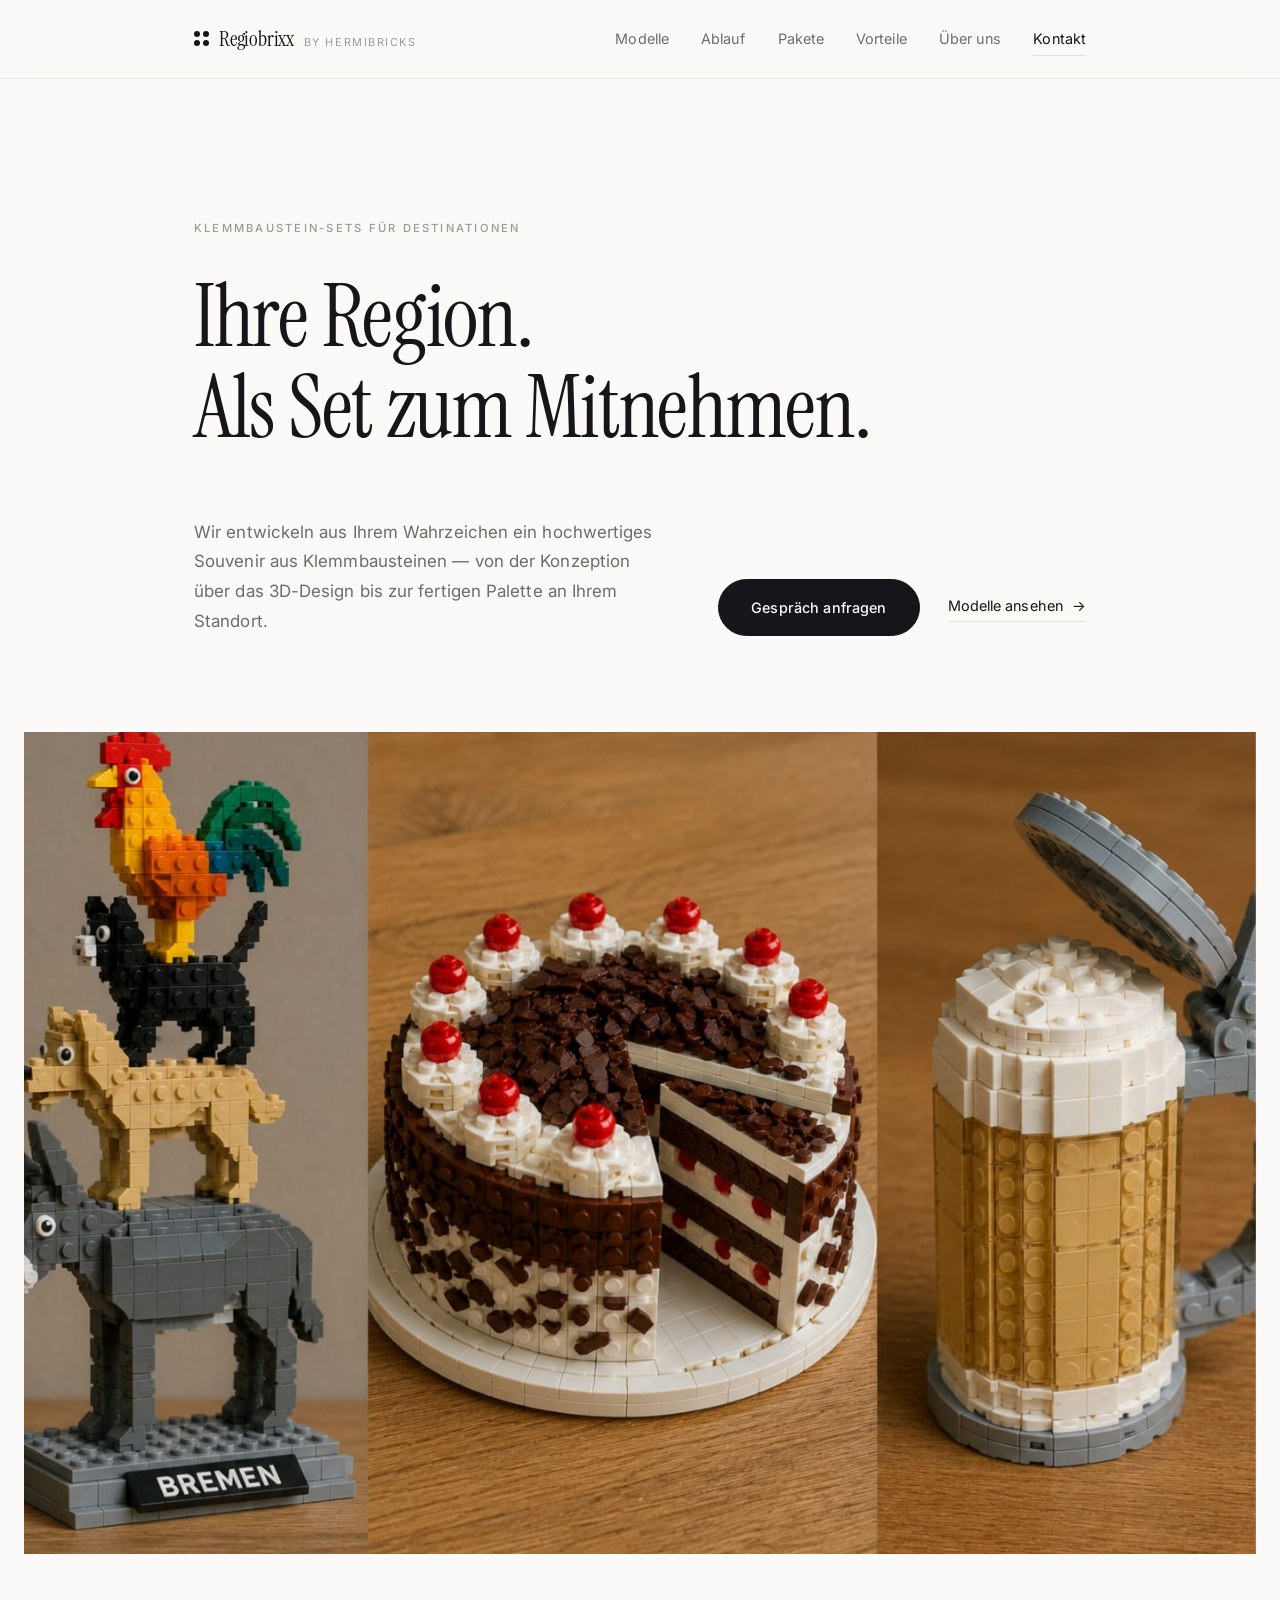
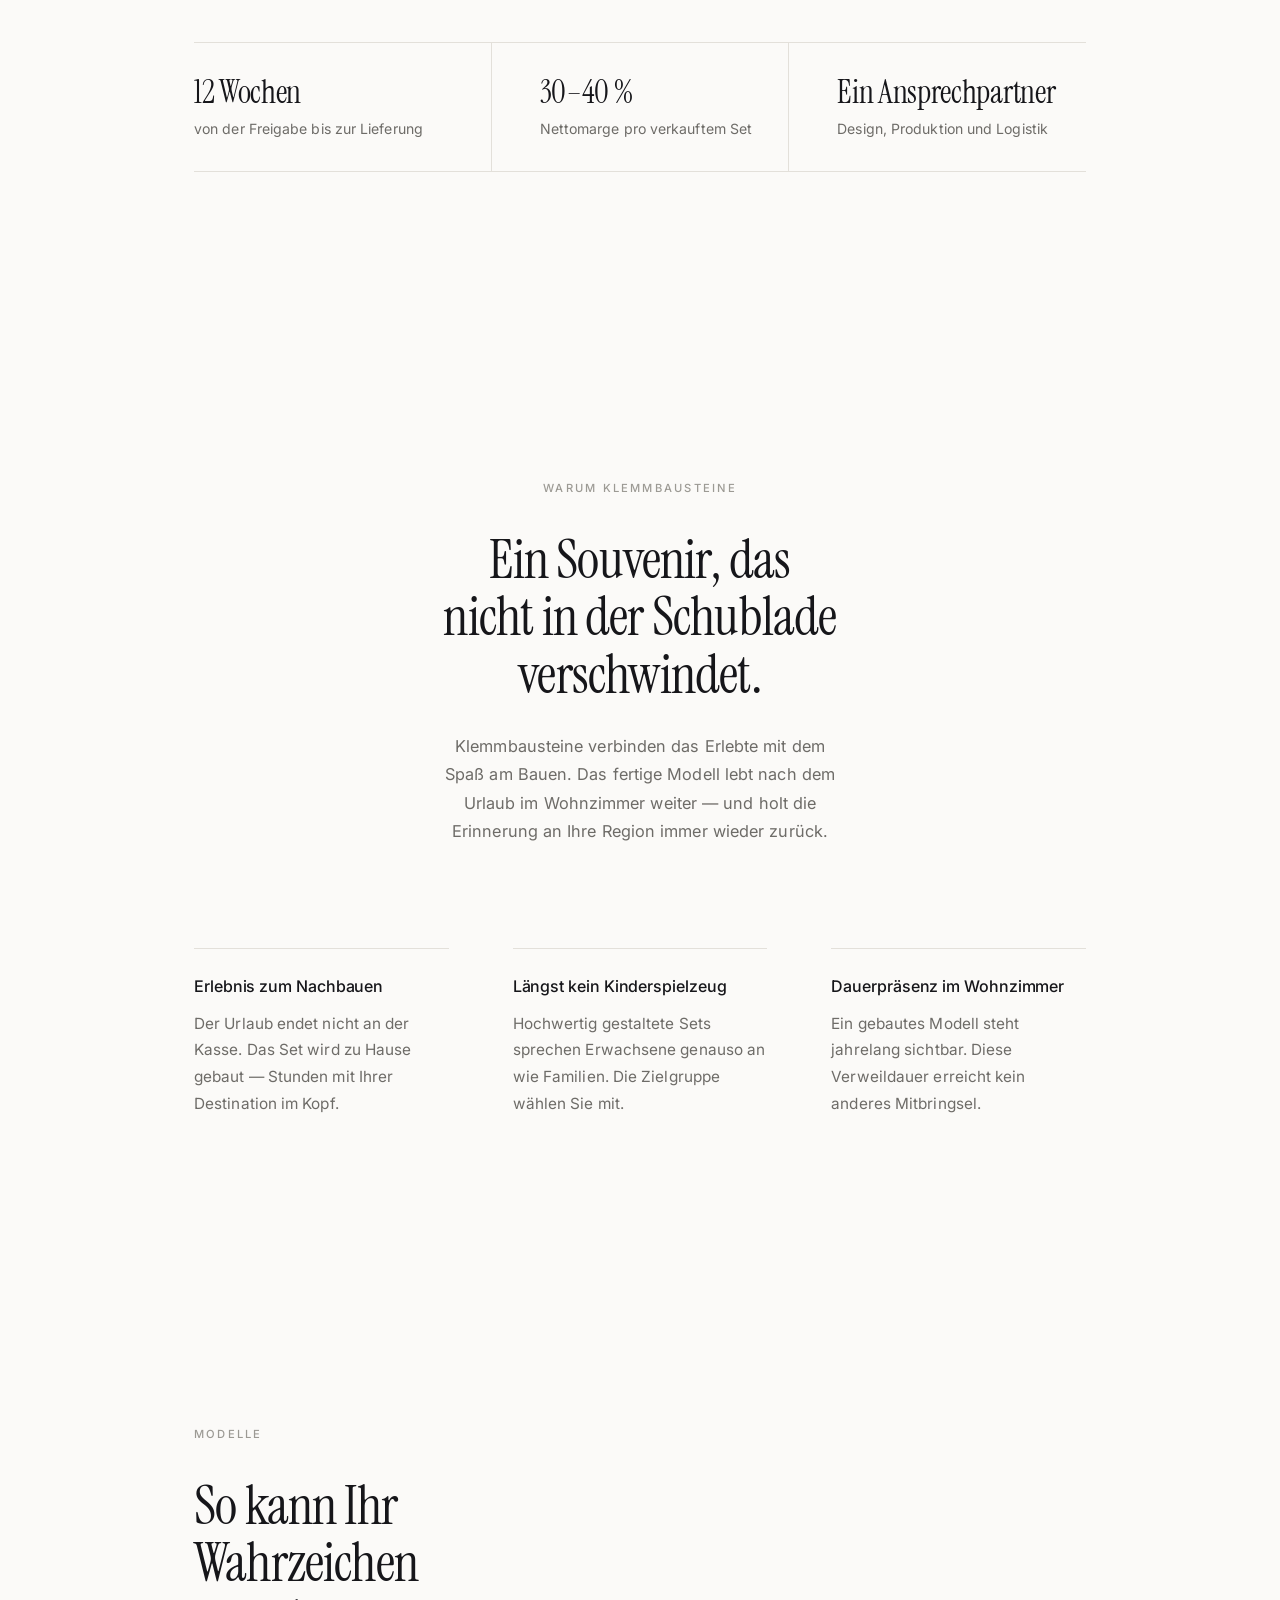
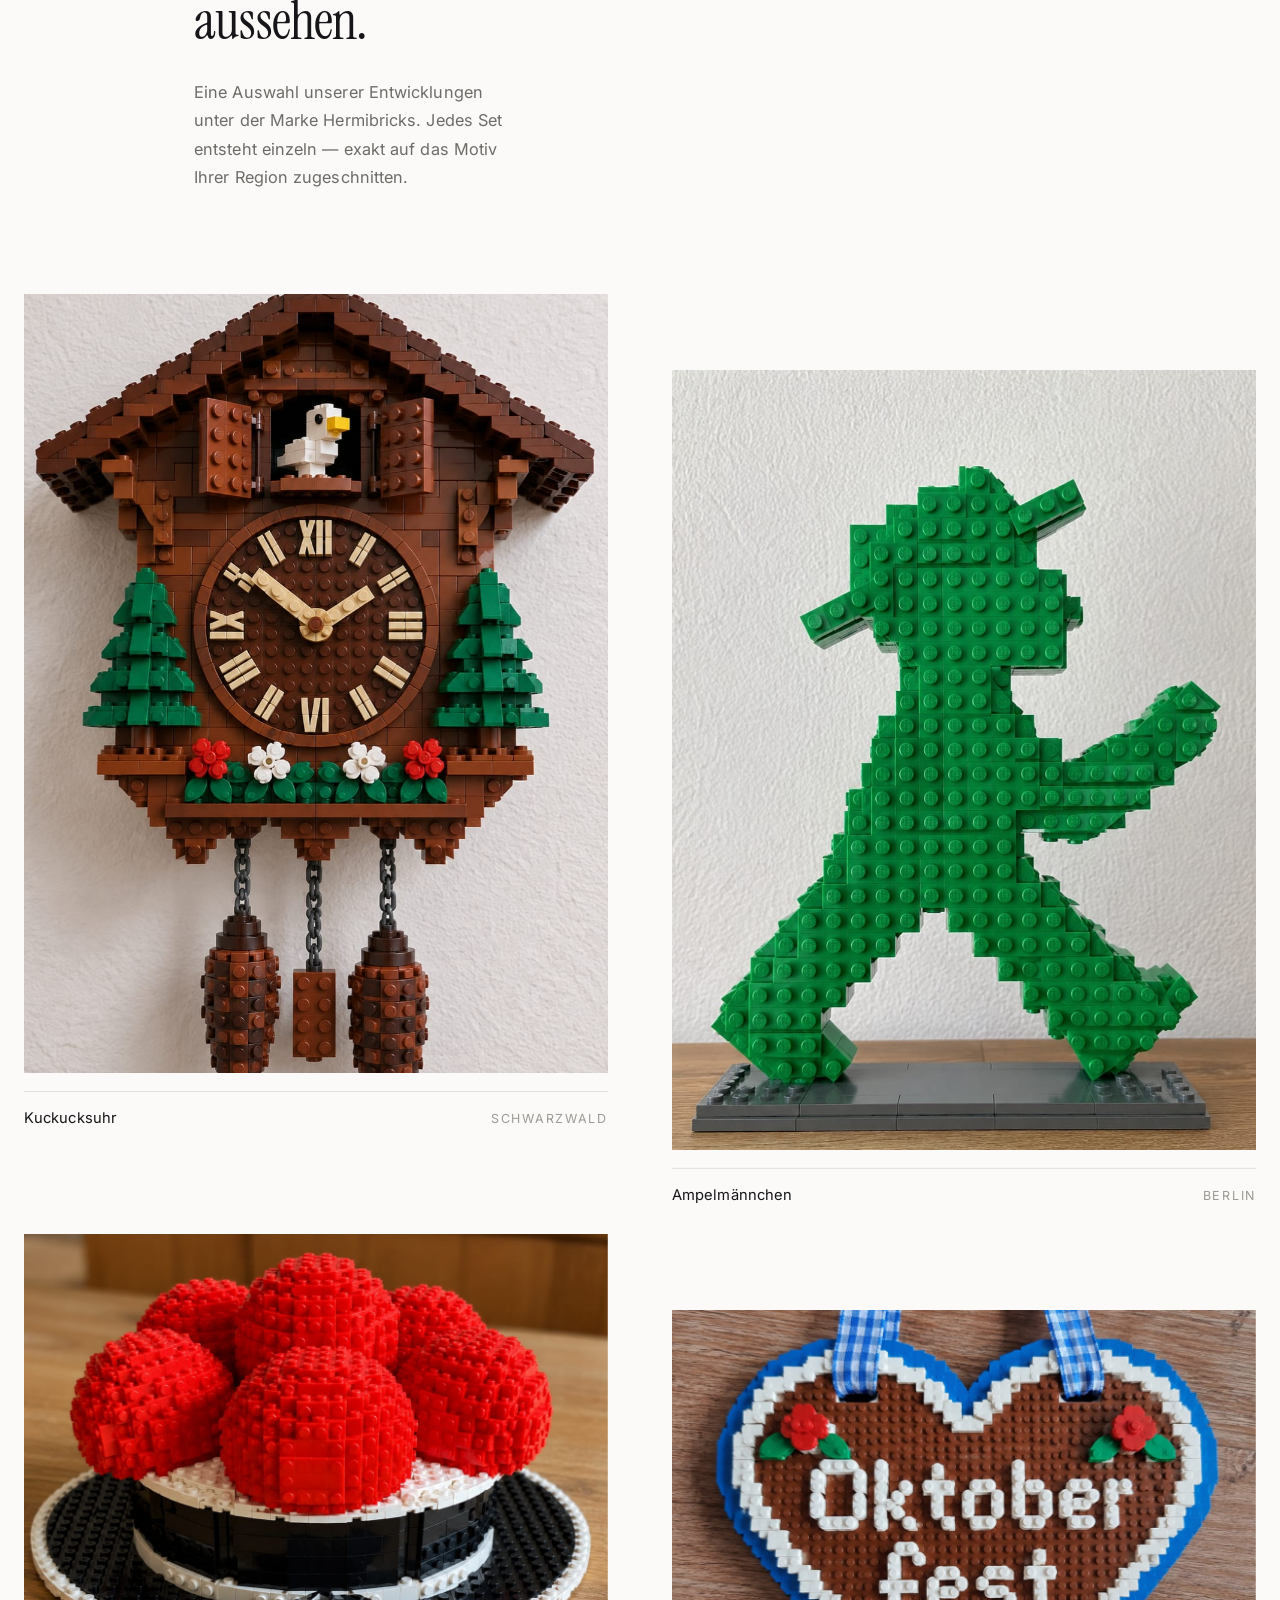
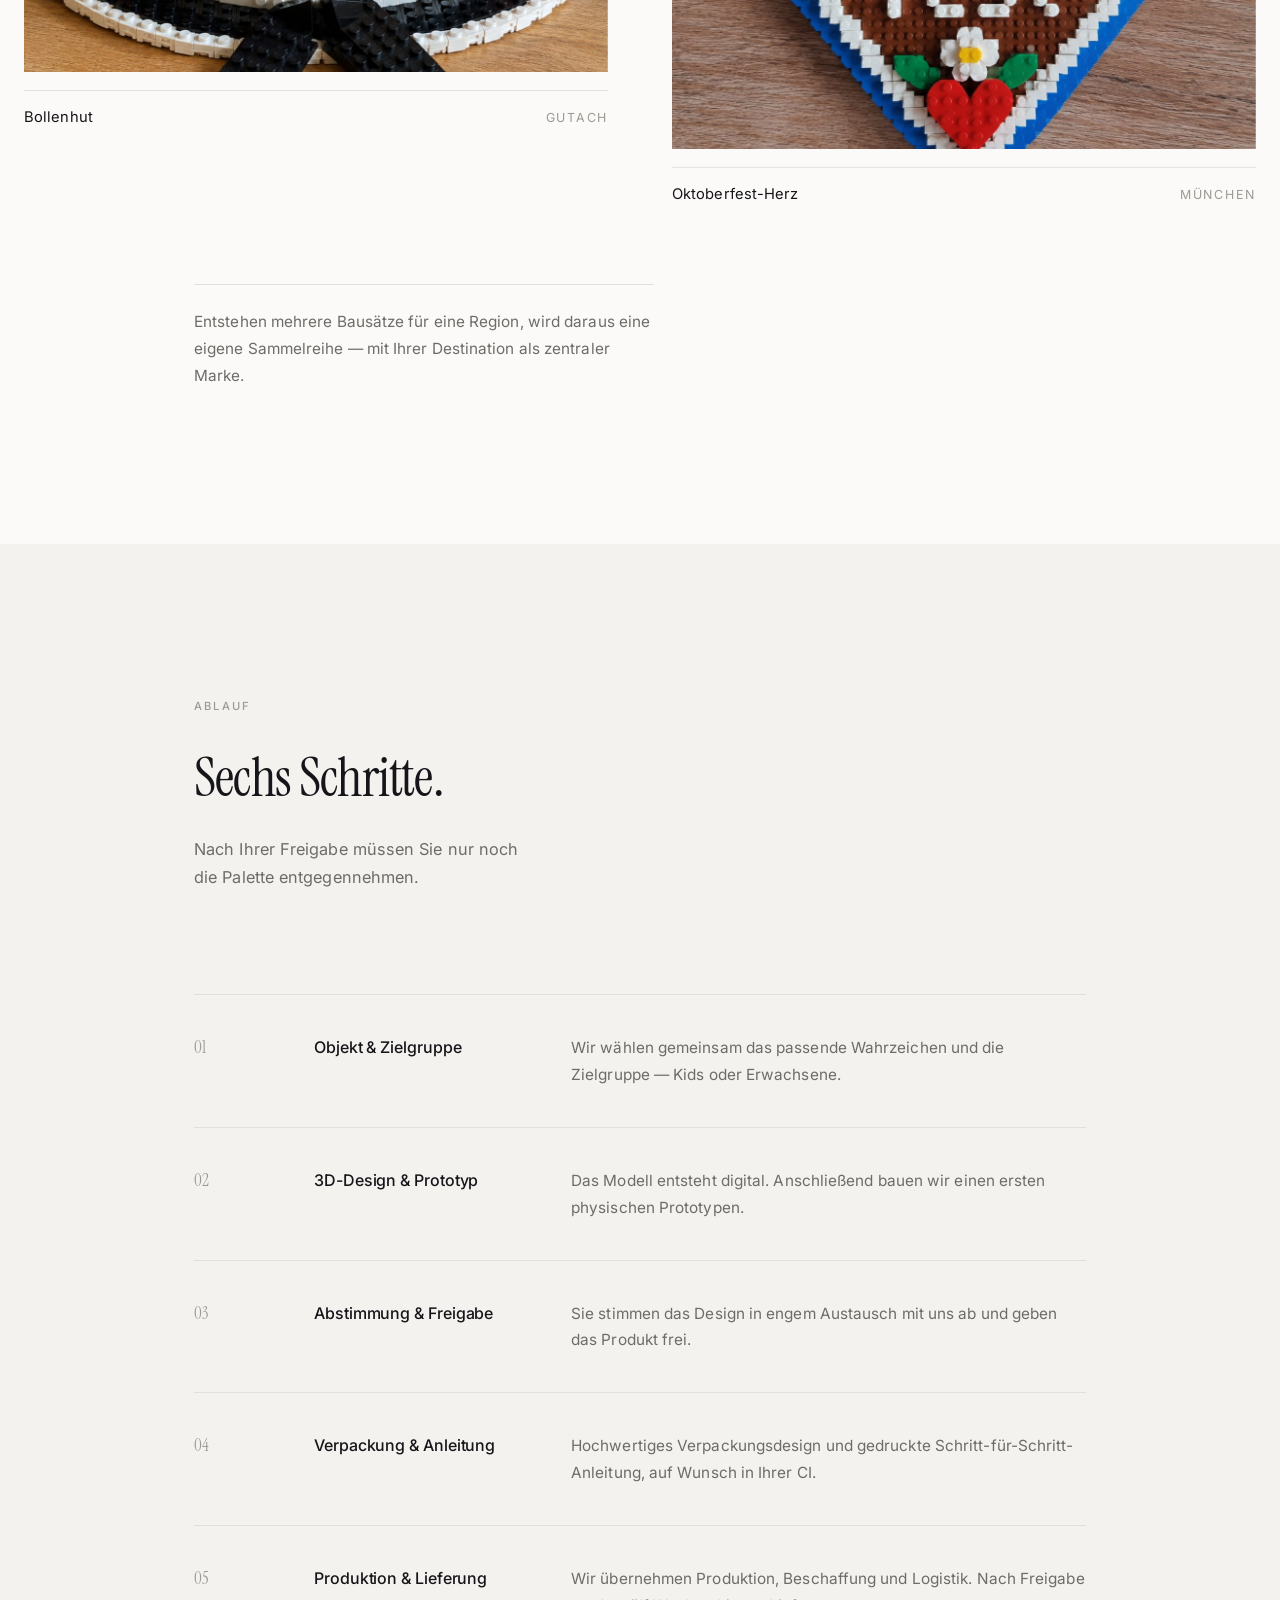
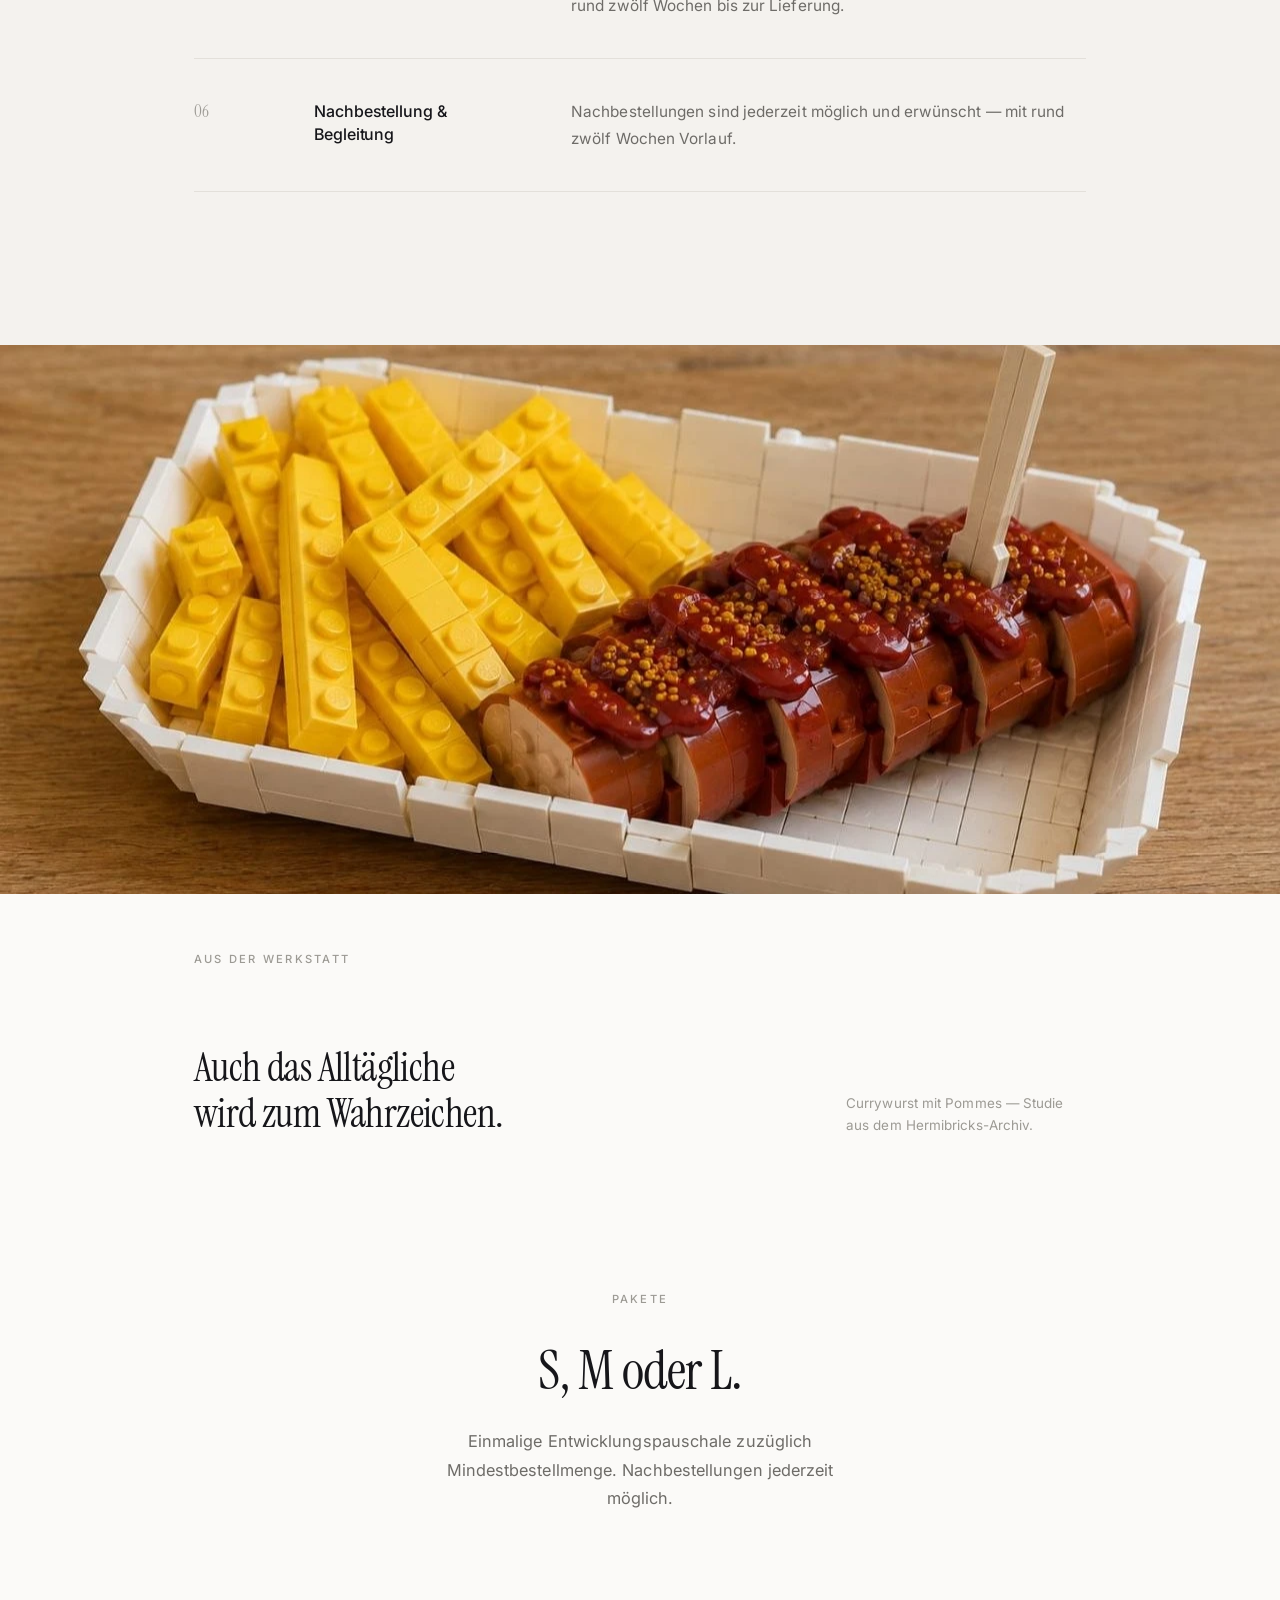
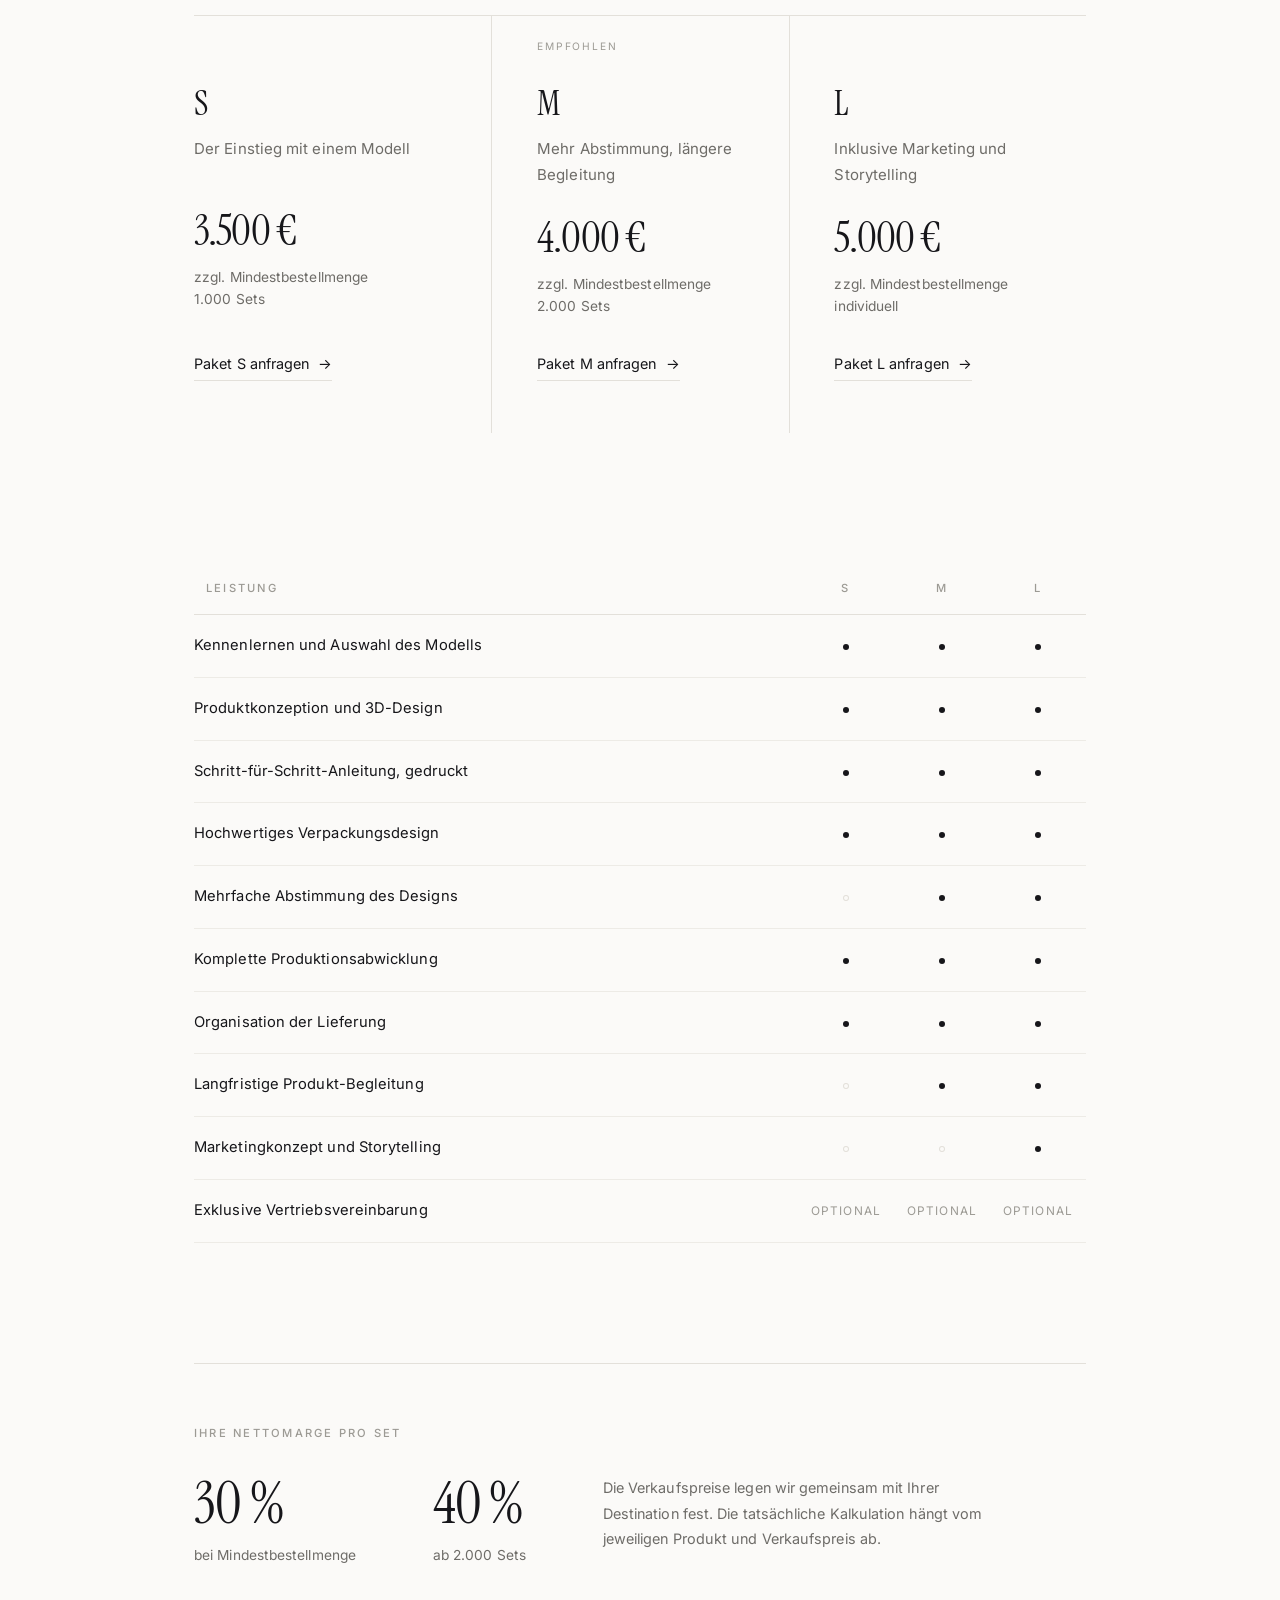
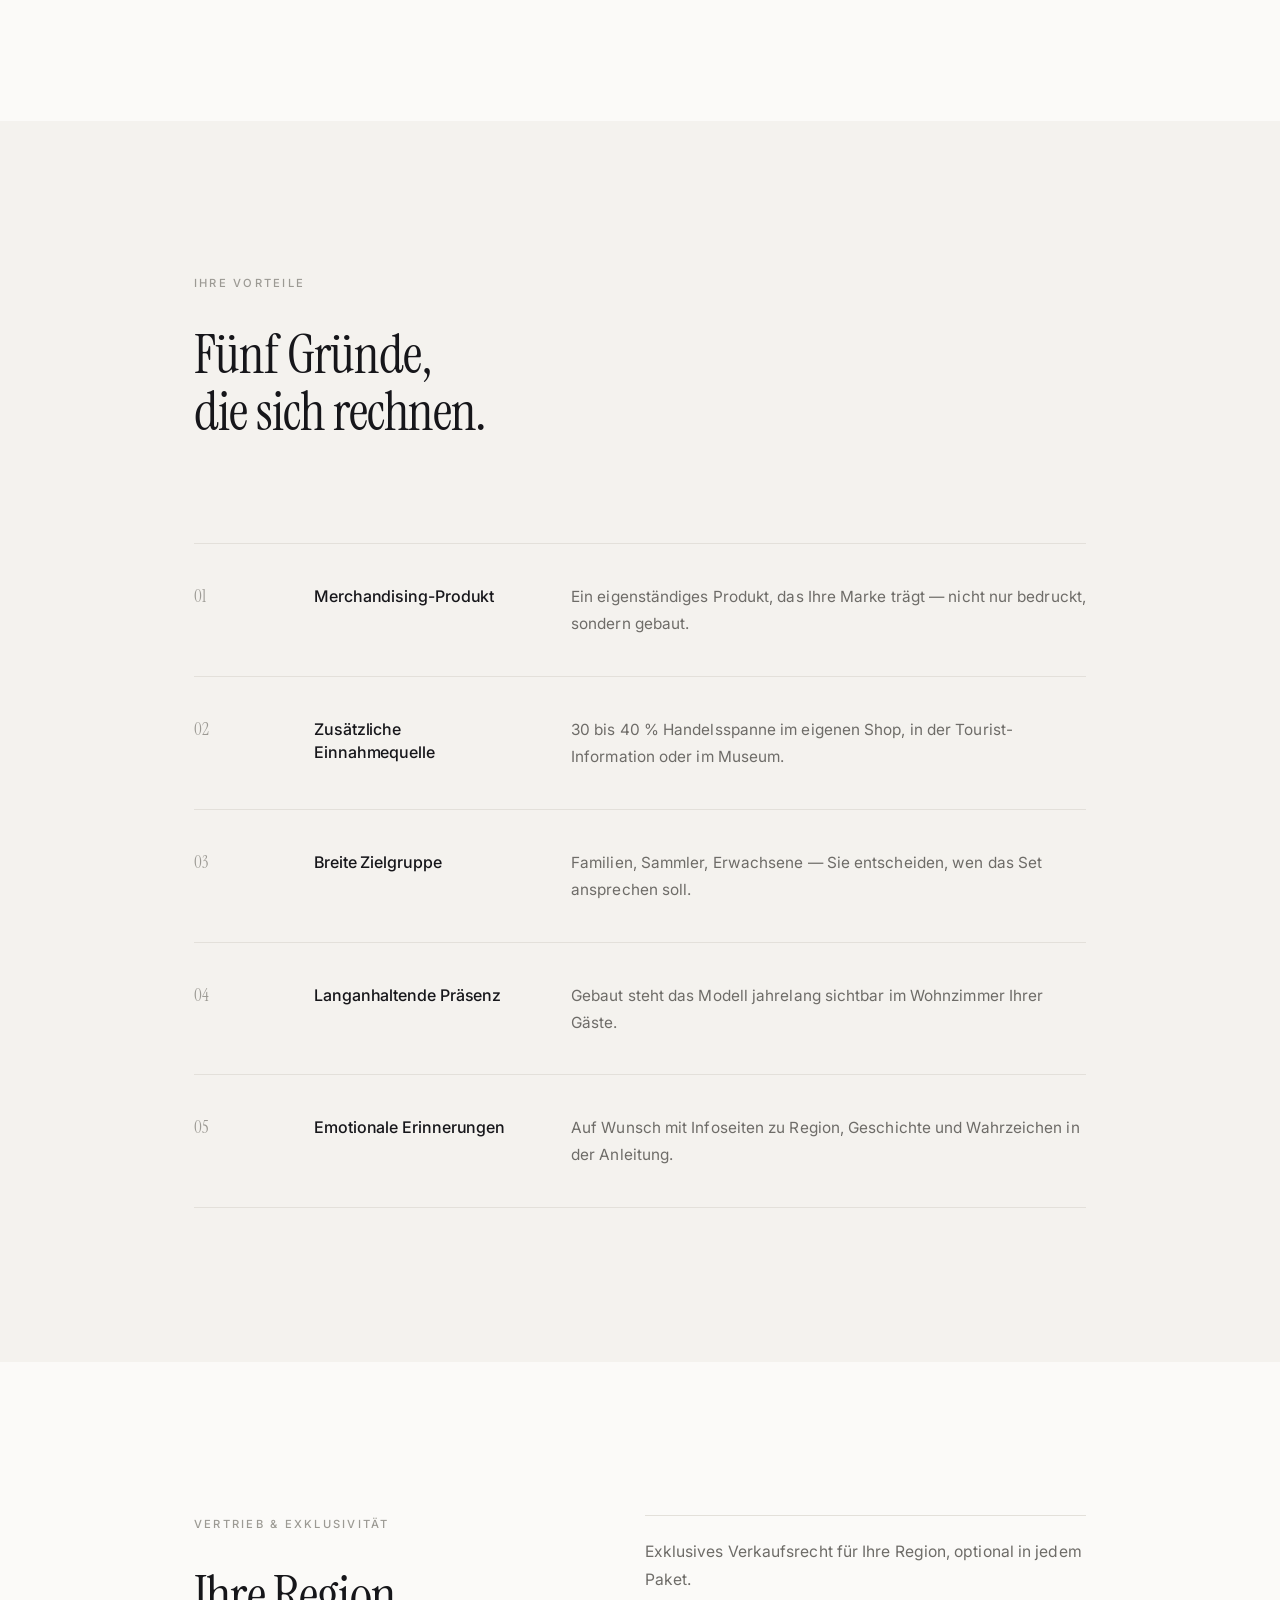
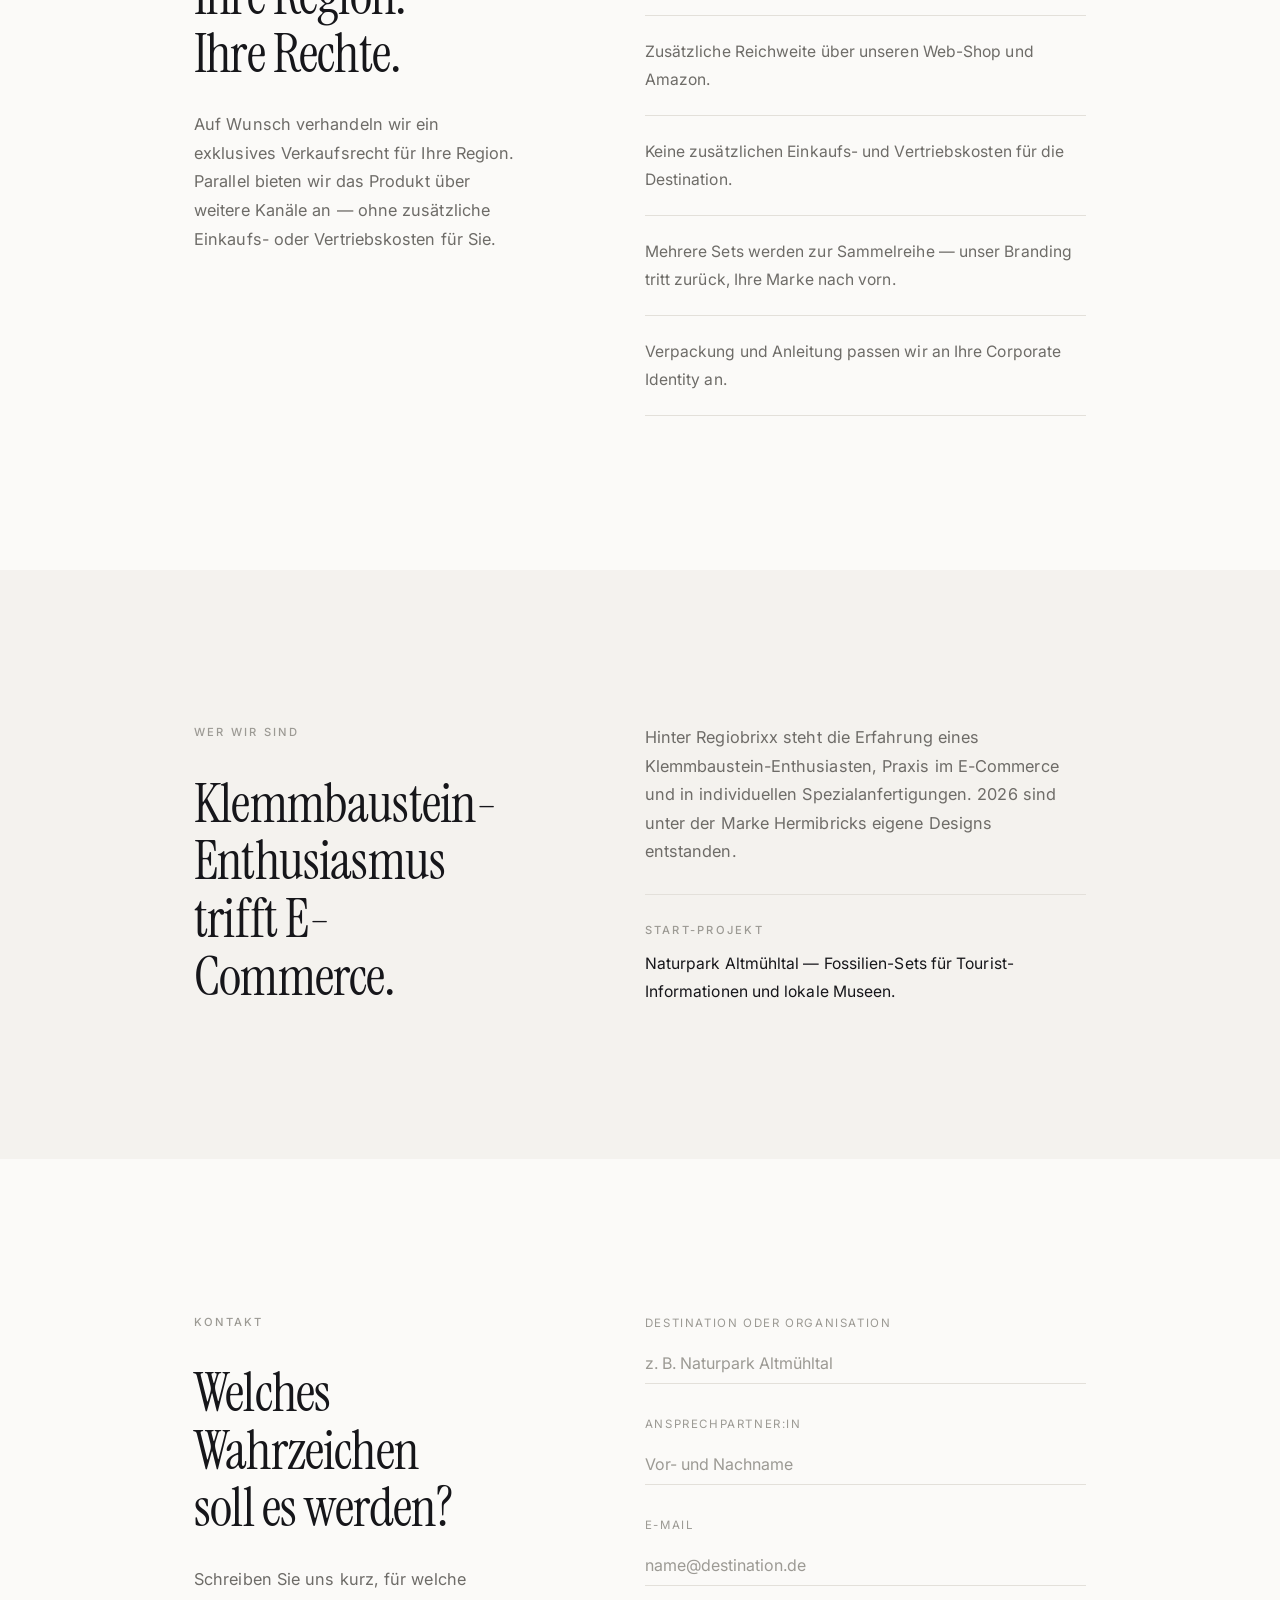
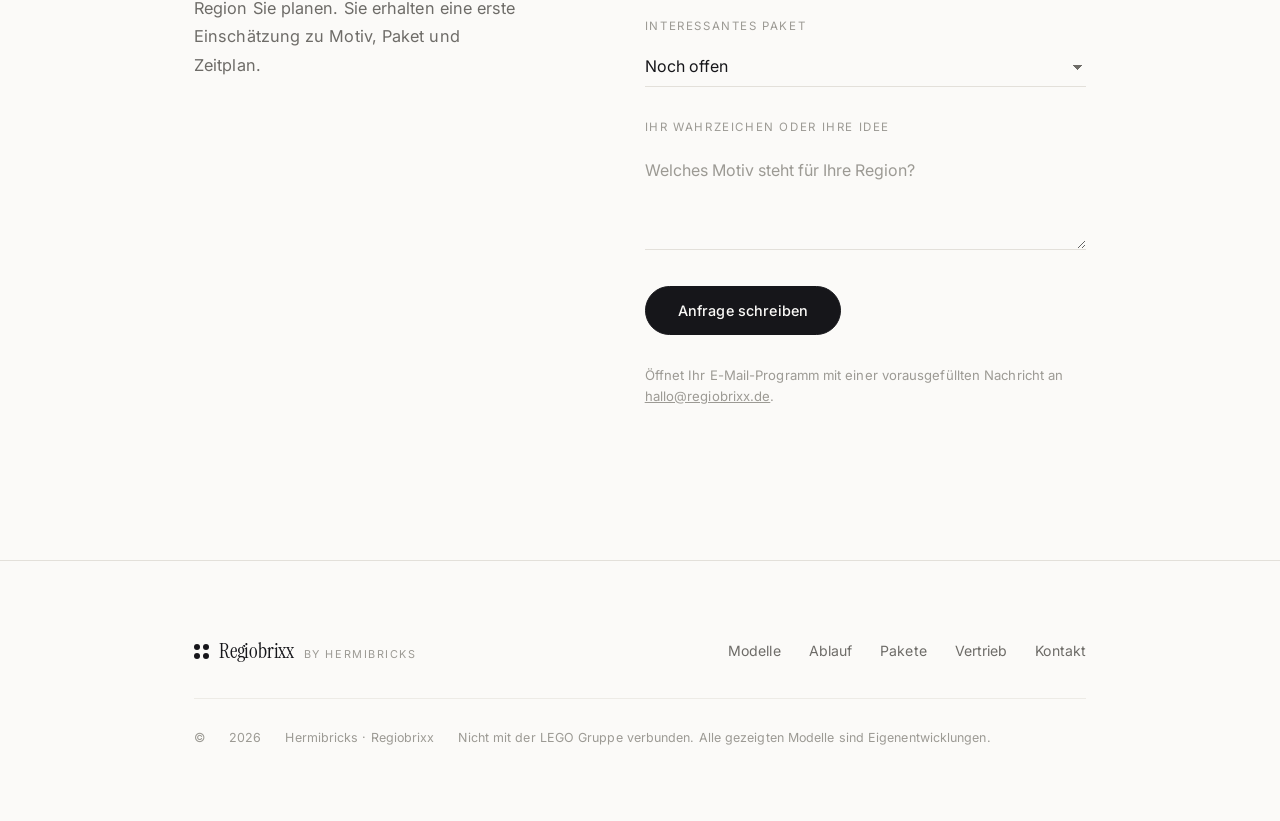
==== commit b04eb4d1: "Ergänze Currywurst-Zwischenband und Parallax-Effekte - Neues, vollbreites Bildband zwischen Ablauf u" ====
--- a/regiobrixx/index.html
+++ b/regiobrixx/index.html
@@ -61,7 +61,9 @@
     </div>
 
     <div class="wrap-wide hero-figure">
-      <img src="images/kollektion.jpg" alt="Drei Klemmbaustein-Modelle nebeneinander: Bremer Stadtmusikanten, Schwarzwälder Kirschtorte und ein Maßkrug" width="1536" height="1024" fetchpriority="high">
+      <div class="parallax" data-ratio="3/2">
+        <img data-parallax="0.5" src="images/kollektion.jpg" alt="Drei Klemmbaustein-Modelle nebeneinander: Bremer Stadtmusikanten, Schwarzwälder Kirschtorte und ein Maßkrug" width="1536" height="1024" fetchpriority="high">
+      </div>
     </div>
 
     <div class="wrap">
@@ -118,19 +120,27 @@
     <div class="wrap-wide">
       <div class="gallery">
         <figure class="reveal">
-          <img src="images/kuckucksuhr.jpg" alt="Kuckucksuhr aus Klemmbausteinen mit Zifferblatt, Tannen, Kuckuck und Zapfengewichten" loading="lazy" width="1086" height="1448">
+          <div class="parallax" data-ratio="3/4">
+            <img data-parallax="0.35" src="images/kuckucksuhr.jpg" alt="Kuckucksuhr aus Klemmbausteinen mit Zifferblatt, Tannen, Kuckuck und Zapfengewichten" loading="lazy" width="1086" height="1448">
+          </div>
           <figcaption><span>Kuckucksuhr</span><em>Schwarzwald</em></figcaption>
         </figure>
         <figure class="reveal offset">
-          <img src="images/ampelmaennchen.jpg" alt="Klemmbaustein-Modell des Berliner Ampelmännchens in Grün auf grauer Grundplatte" loading="lazy" width="1086" height="1448">
+          <div class="parallax" data-ratio="3/4">
+            <img data-parallax="0.55" src="images/ampelmaennchen.jpg" alt="Klemmbaustein-Modell des Berliner Ampelmännchens in Grün auf grauer Grundplatte" loading="lazy" width="1086" height="1448">
+          </div>
           <figcaption><span>Ampelmännchen</span><em>Berlin</em></figcaption>
         </figure>
         <figure class="reveal">
-          <img src="images/bollenhut.jpg" alt="Bollenhut aus Klemmbausteinen mit roten Bollen auf schwarzem Hut" loading="lazy" width="1448" height="1086">
+          <div class="parallax" data-ratio="4/3">
+            <img data-parallax="0.55" src="images/bollenhut.jpg" alt="Bollenhut aus Klemmbausteinen mit roten Bollen auf schwarzem Hut" loading="lazy" width="1448" height="1086">
+          </div>
           <figcaption><span>Bollenhut</span><em>Gutach</em></figcaption>
         </figure>
         <figure class="reveal offset">
-          <img src="images/lebkuchenherz.jpg" alt="Lebkuchenherz aus Klemmbausteinen mit dem Schriftzug Oktoberfest und blau-weißem Band" loading="lazy" width="1448" height="1086">
+          <div class="parallax" data-ratio="4/3">
+            <img data-parallax="0.35" src="images/lebkuchenherz.jpg" alt="Lebkuchenherz aus Klemmbausteinen mit dem Schriftzug Oktoberfest und blau-weißem Band" loading="lazy" width="1448" height="1086">
+          </div>
           <figcaption><span>Oktoberfest-Herz</span><em>München</em></figcaption>
         </figure>
       </div>
@@ -176,6 +186,18 @@
     </div>
   </section>
 
+  <!-- ============ ZWISCHENBAND ============ -->
+  <section class="interlude" aria-labelledby="interlude-line">
+    <div class="parallax interlude-figure">
+      <img data-parallax="0.7" src="images/currywurst.webp" alt="Currywurst mit Pommes aus Klemmbausteinen in einer hellen Pappschale, mit Holzgabel" loading="lazy" width="1280" height="960">
+    </div>
+    <div class="wrap interlude-text">
+      <p class="kicker">Aus der Werkstatt</p>
+      <p class="interlude-line" id="interlude-line">Auch das Alltägliche wird&nbsp;zum&nbsp;Wahrzeichen.</p>
+      <p class="interlude-cap">Currywurst mit Pommes — Studie aus dem Hermibricks-Archiv.</p>
+    </div>
+  </section>
+
   <!-- ============ PAKETE ============ -->
   <section class="section" id="pakete">
     <div class="wrap">
--- a/regiobrixx/styles.css
+++ b/regiobrixx/styles.css
@@ -133,6 +133,24 @@
 .link-arrow:hover{border-bottom-color:var(--ink)}
 .link-arrow:hover::after{transform:translateX(4px)}
 
+/* ============ PARALLAX ============ */
+.parallax{
+  position:relative;overflow:hidden;
+  aspect-ratio:var(--ar,3/2);background:var(--paper-alt);
+  --range:0px;--shift:0px;
+}
+.parallax img{
+  position:absolute;top:50%;left:0;width:100%;
+  height:calc(100% + var(--range) * 2);
+  object-fit:cover;
+  transform:translate3d(0,calc(-50% + var(--shift)),0);
+}
+.parallax[data-ratio="3/2"]{--ar:3/2}
+.parallax[data-ratio="3/4"]{--ar:3/4}
+.parallax[data-ratio="4/3"]{--ar:4/3}
+.js-parallax .parallax{--range:clamp(18px,3.5vw,46px)}
+.js-parallax .parallax img{will-change:transform}
+
 /* ============ HERO ============ */
 .hero{padding-top:clamp(72px,11vw,140px);padding-bottom:var(--space-section)}
 .hero h1{margin-bottom:clamp(40px,6vw,64px)}
@@ -144,7 +162,7 @@
 .hero-actions{display:flex;align-items:center;gap:28px;flex-wrap:wrap}
 
 .hero-figure{margin-bottom:clamp(48px,7vw,88px)}
-.hero-figure img{width:100%;aspect-ratio:3/2;object-fit:cover}
+
 
 .facts{
   list-style:none;margin:0;padding:0;
@@ -185,7 +203,7 @@
 }
 .gallery figure{margin:0}
 .gallery .offset{transform:translateY(clamp(32px,6vw,88px))}
-.gallery img{width:100%;height:auto;background:var(--paper-alt)}
+
 .gallery figcaption{
   display:flex;align-items:baseline;justify-content:space-between;gap:16px;
   margin-top:18px;padding-top:14px;border-top:1px solid var(--rule);
@@ -198,6 +216,21 @@
   margin-top:clamp(96px,12vw,170px);max-width:46ch;color:var(--ink-soft);
   font-size:.96rem;padding-top:24px;border-top:1px solid var(--rule);
 }
+
+/* ---- Zwischenband ---- */
+.interlude{position:relative}
+.interlude-figure{--ar:21/9;max-height:76vh}
+.interlude-text{
+  display:grid;grid-template-columns:minmax(0,1fr) minmax(0,auto);
+  gap:clamp(20px,4vw,56px);align-items:end;
+  padding-block:clamp(32px,4.5vw,56px) 0;
+}
+.interlude-text .kicker{grid-column:1/-1;margin-bottom:0}
+.interlude-line{
+  font-family:var(--serif);font-size:clamp(1.6rem,3.2vw,2.5rem);
+  line-height:1.15;letter-spacing:-.015em;max-width:20ch;margin-top:clamp(16px,2.5vw,24px);
+}
+.interlude-cap{font-size:.84rem;color:var(--ink-faint);max-width:30ch;line-height:1.6}
 
 /* ---- Steps ---- */
 .steps,.perks{list-style:none;margin:0;padding:0}
@@ -361,6 +394,8 @@
 
 @media (max-width:620px){
   body{font-size:16px}
+  .interlude-figure{--ar:4/3}
+  .interlude-text{grid-template-columns:1fr;align-items:start;gap:16px}
   .gallery{grid-template-columns:1fr;row-gap:48px}
   .hero-figure img{aspect-ratio:4/3}
   .margins-row{grid-template-columns:1fr}
@@ -369,6 +404,8 @@
 
 @media (prefers-reduced-motion:reduce){
   html{scroll-behavior:auto}
+  .js-parallax .parallax{--range:0px}
+  .parallax img{transform:translate3d(0,-50%,0)}
   *,*::before,*::after{animation-duration:.01ms!important;transition-duration:.01ms!important}
   .reveal{opacity:1;transform:none}
   .gallery .offset.reveal{transform:translateY(clamp(32px,6vw,88px))}
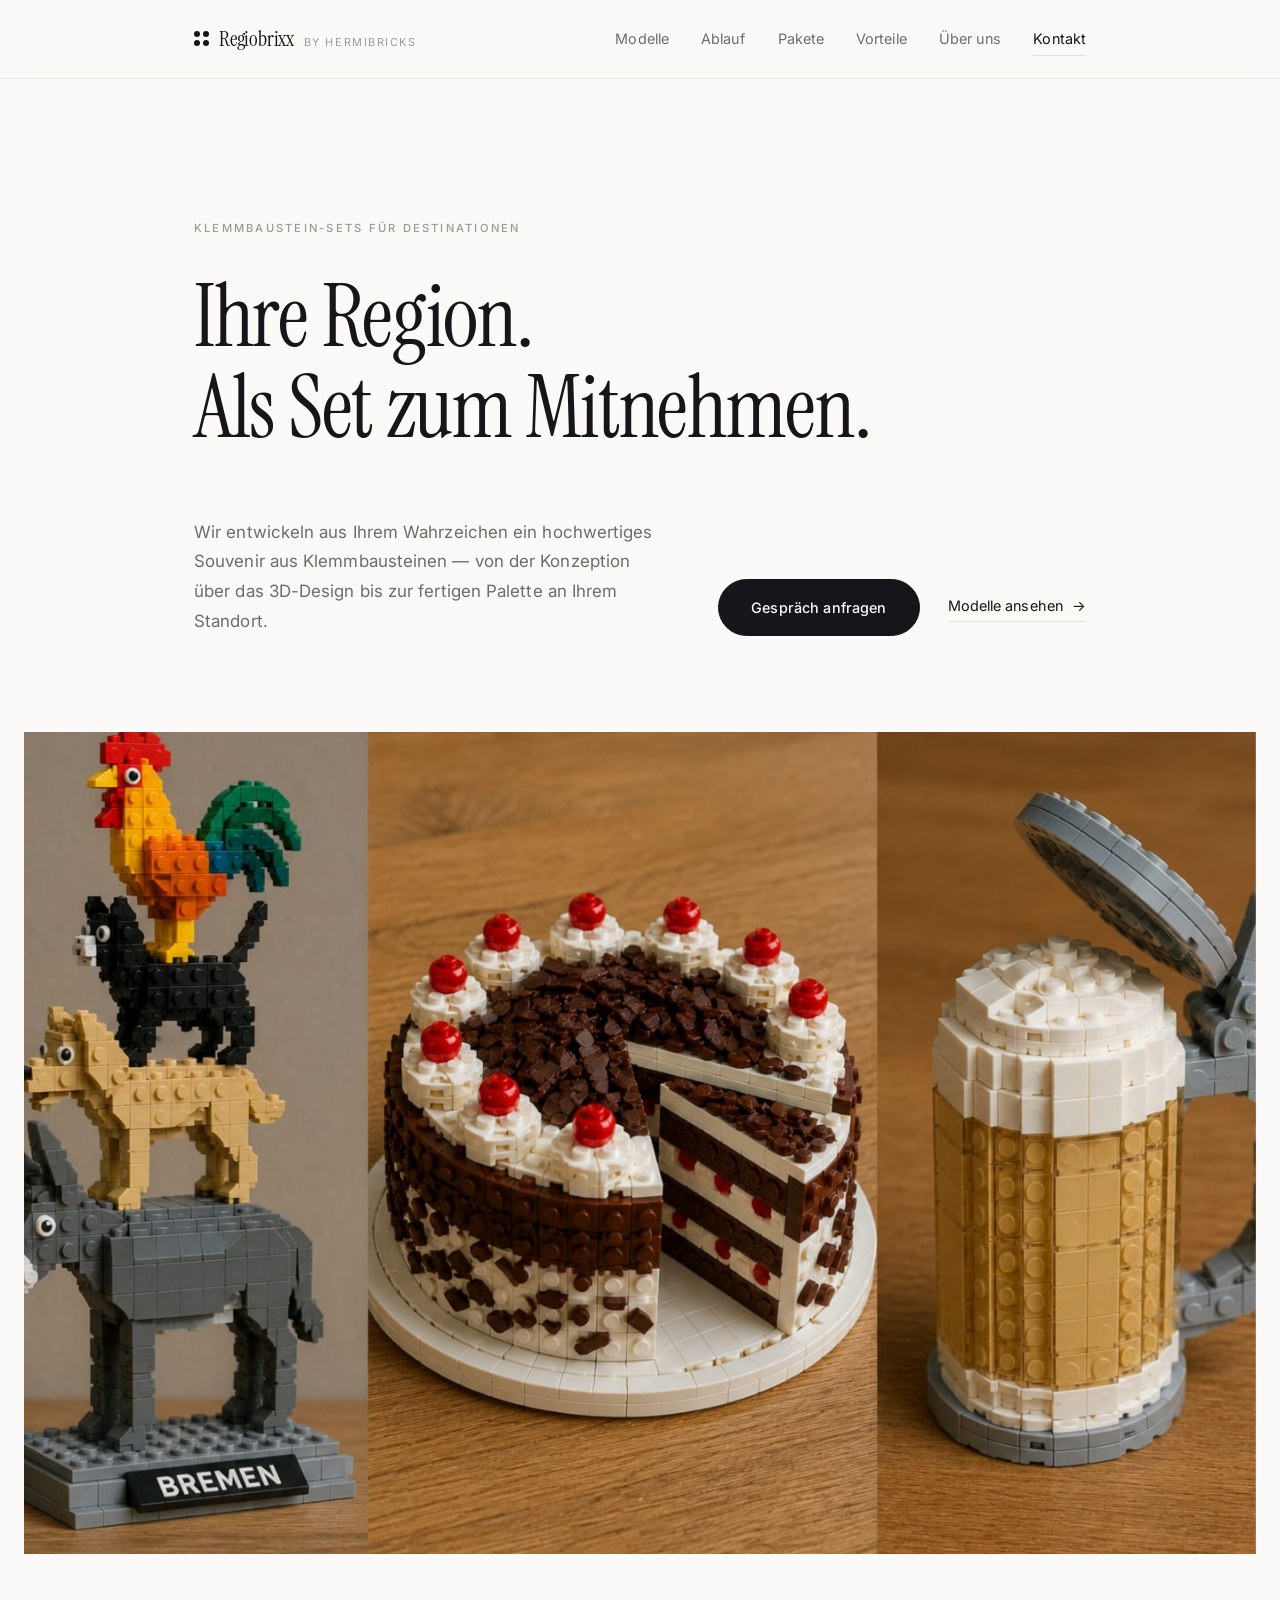
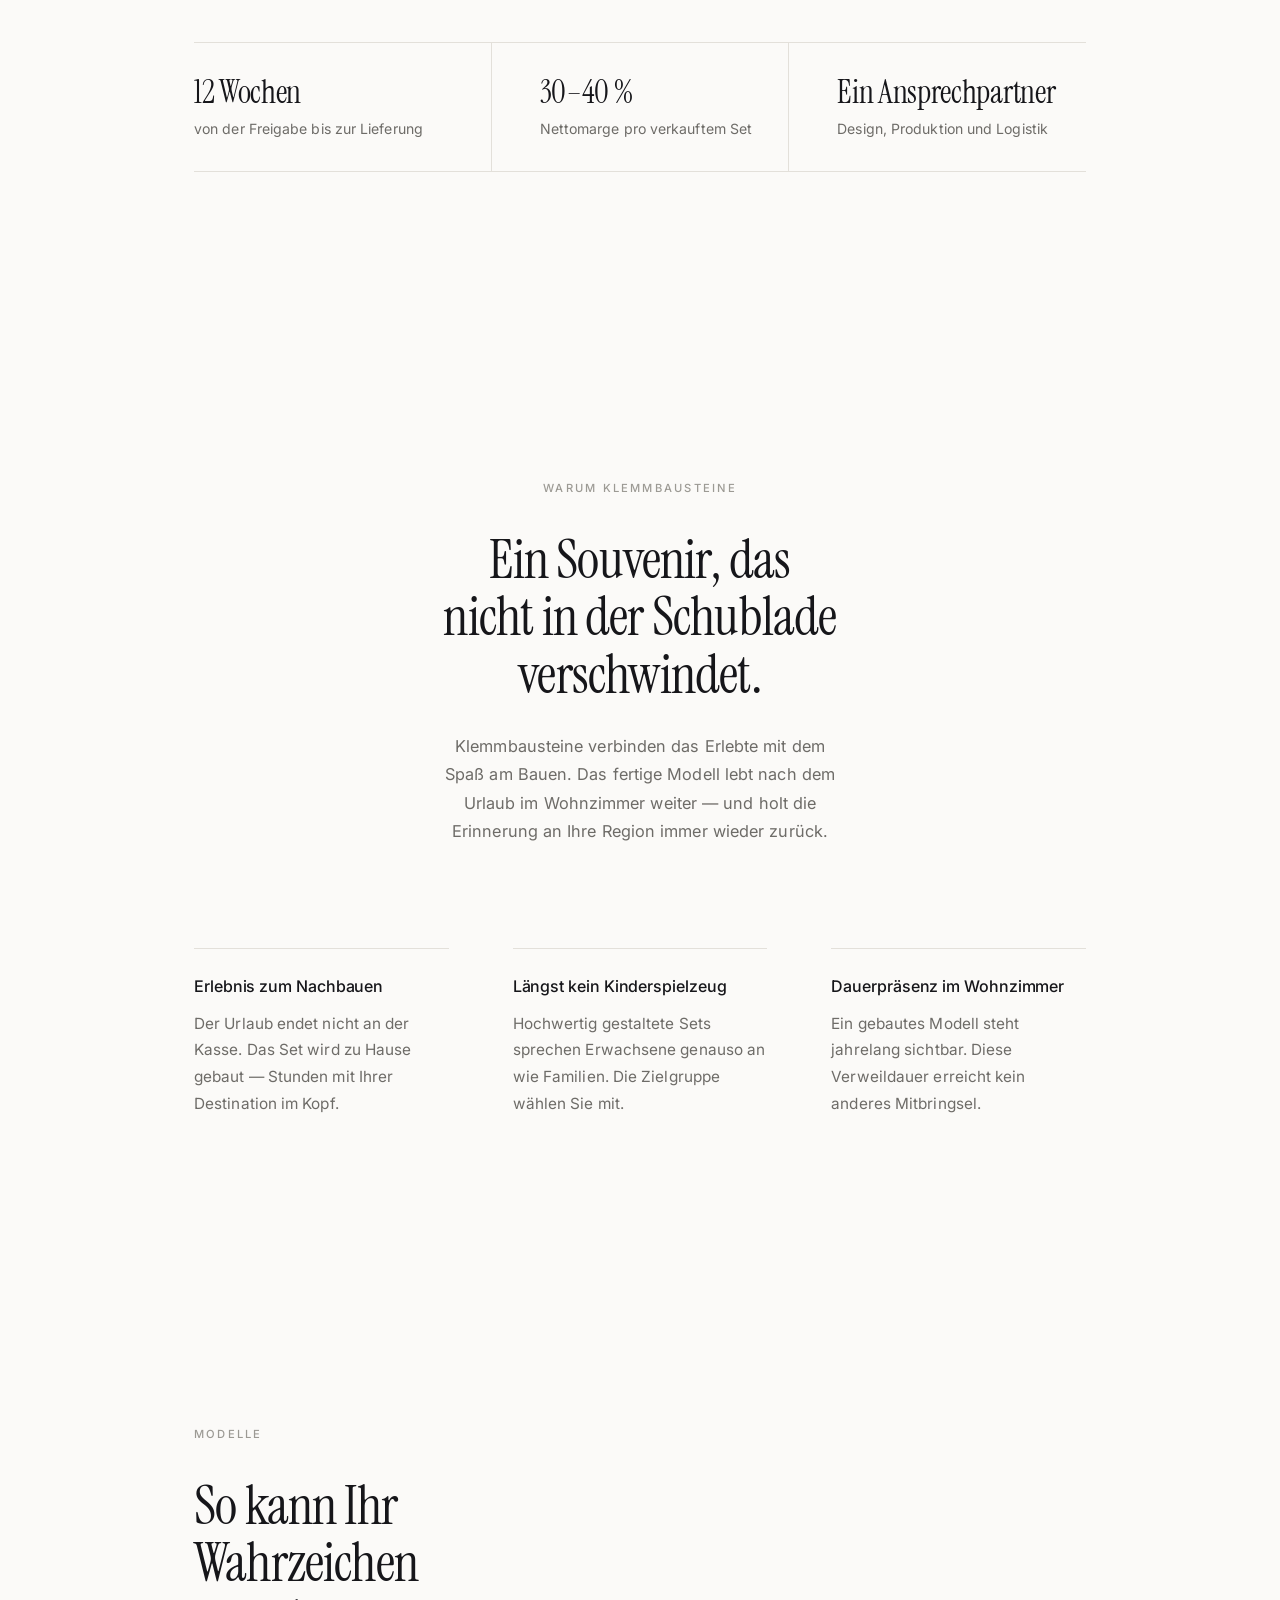
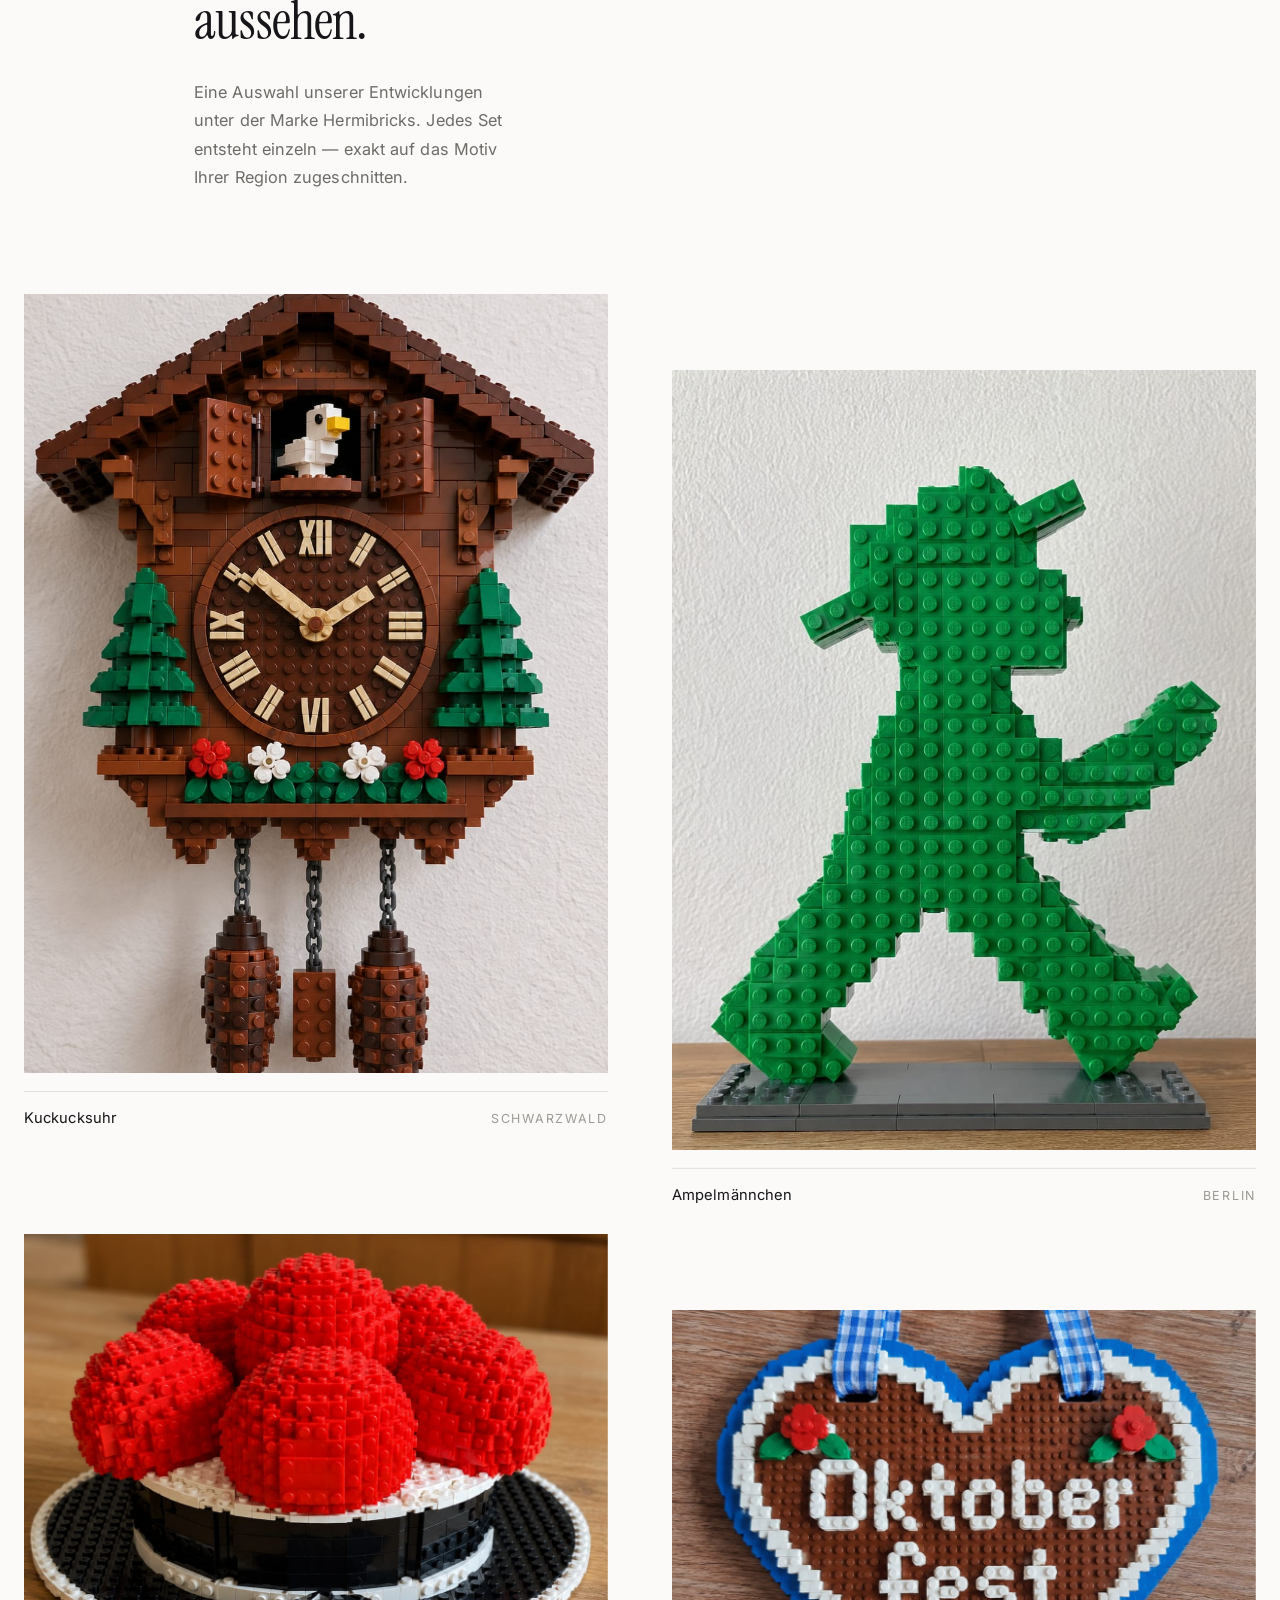
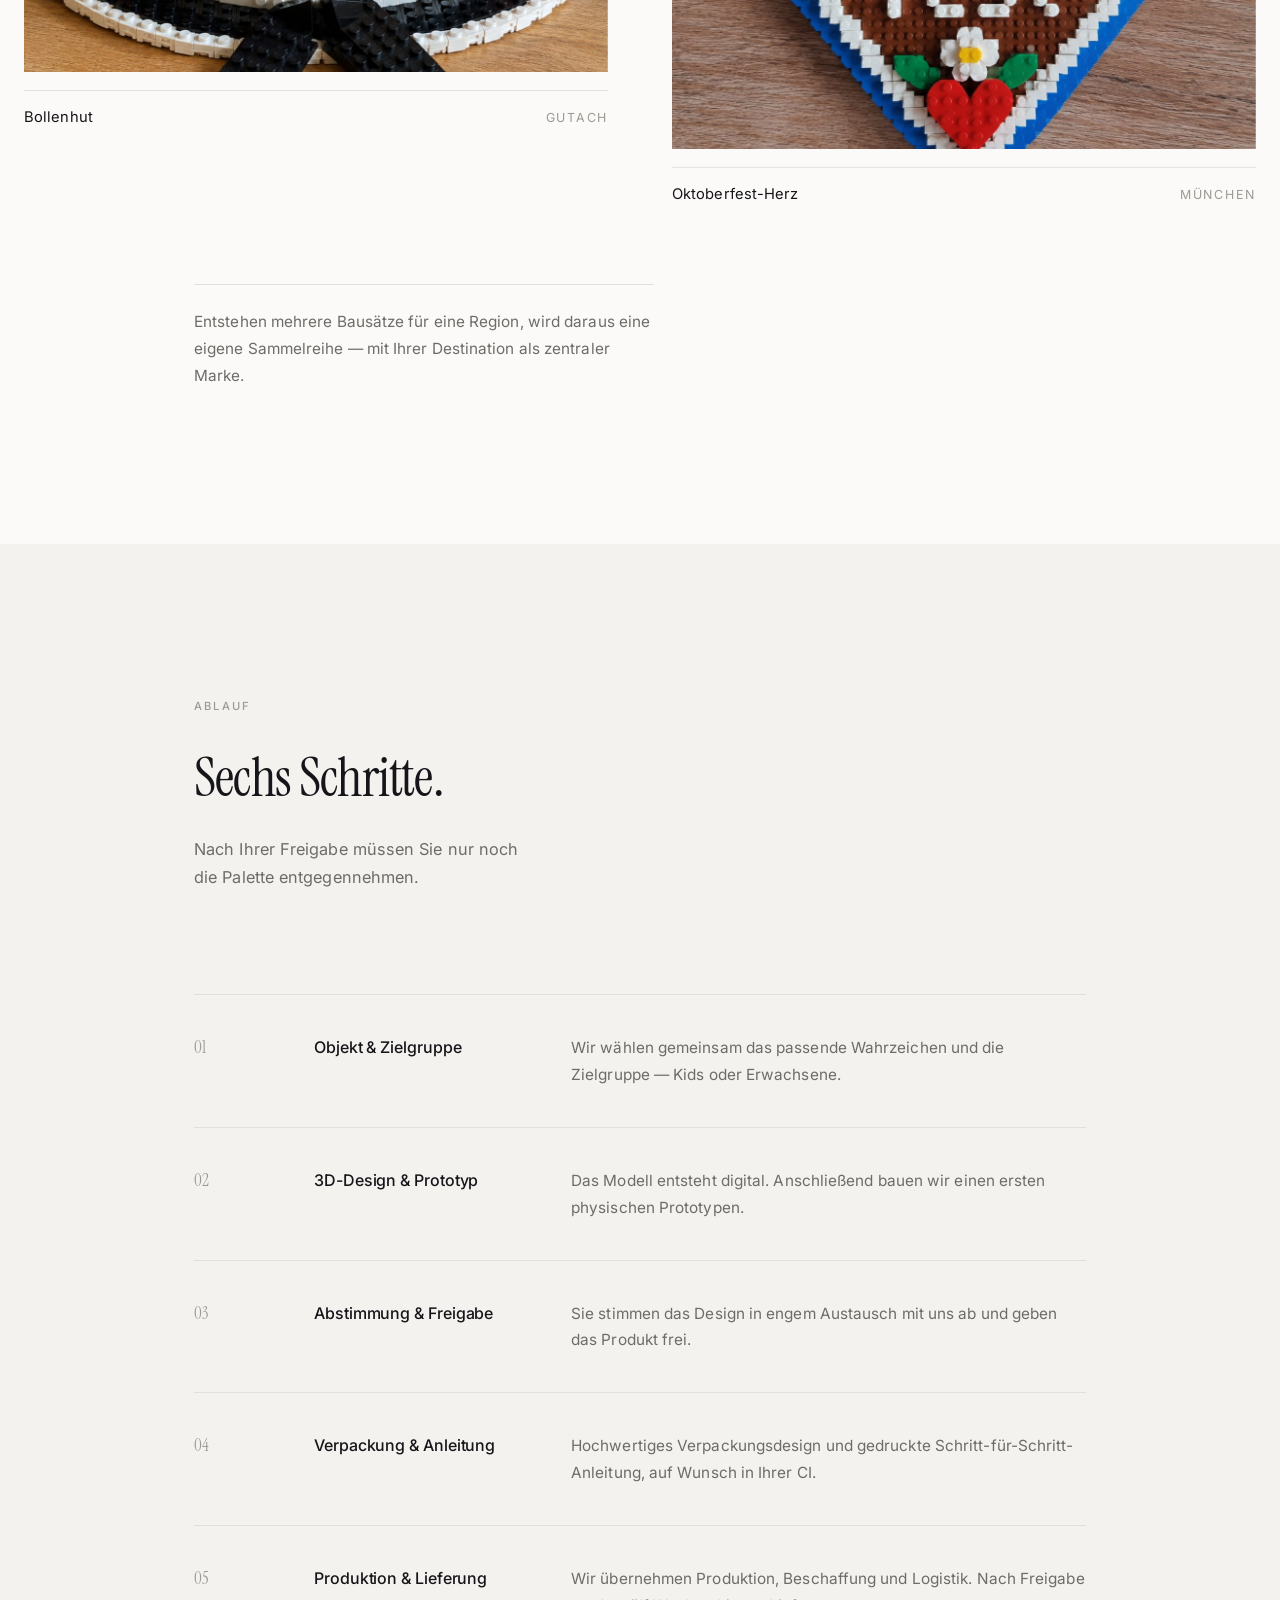
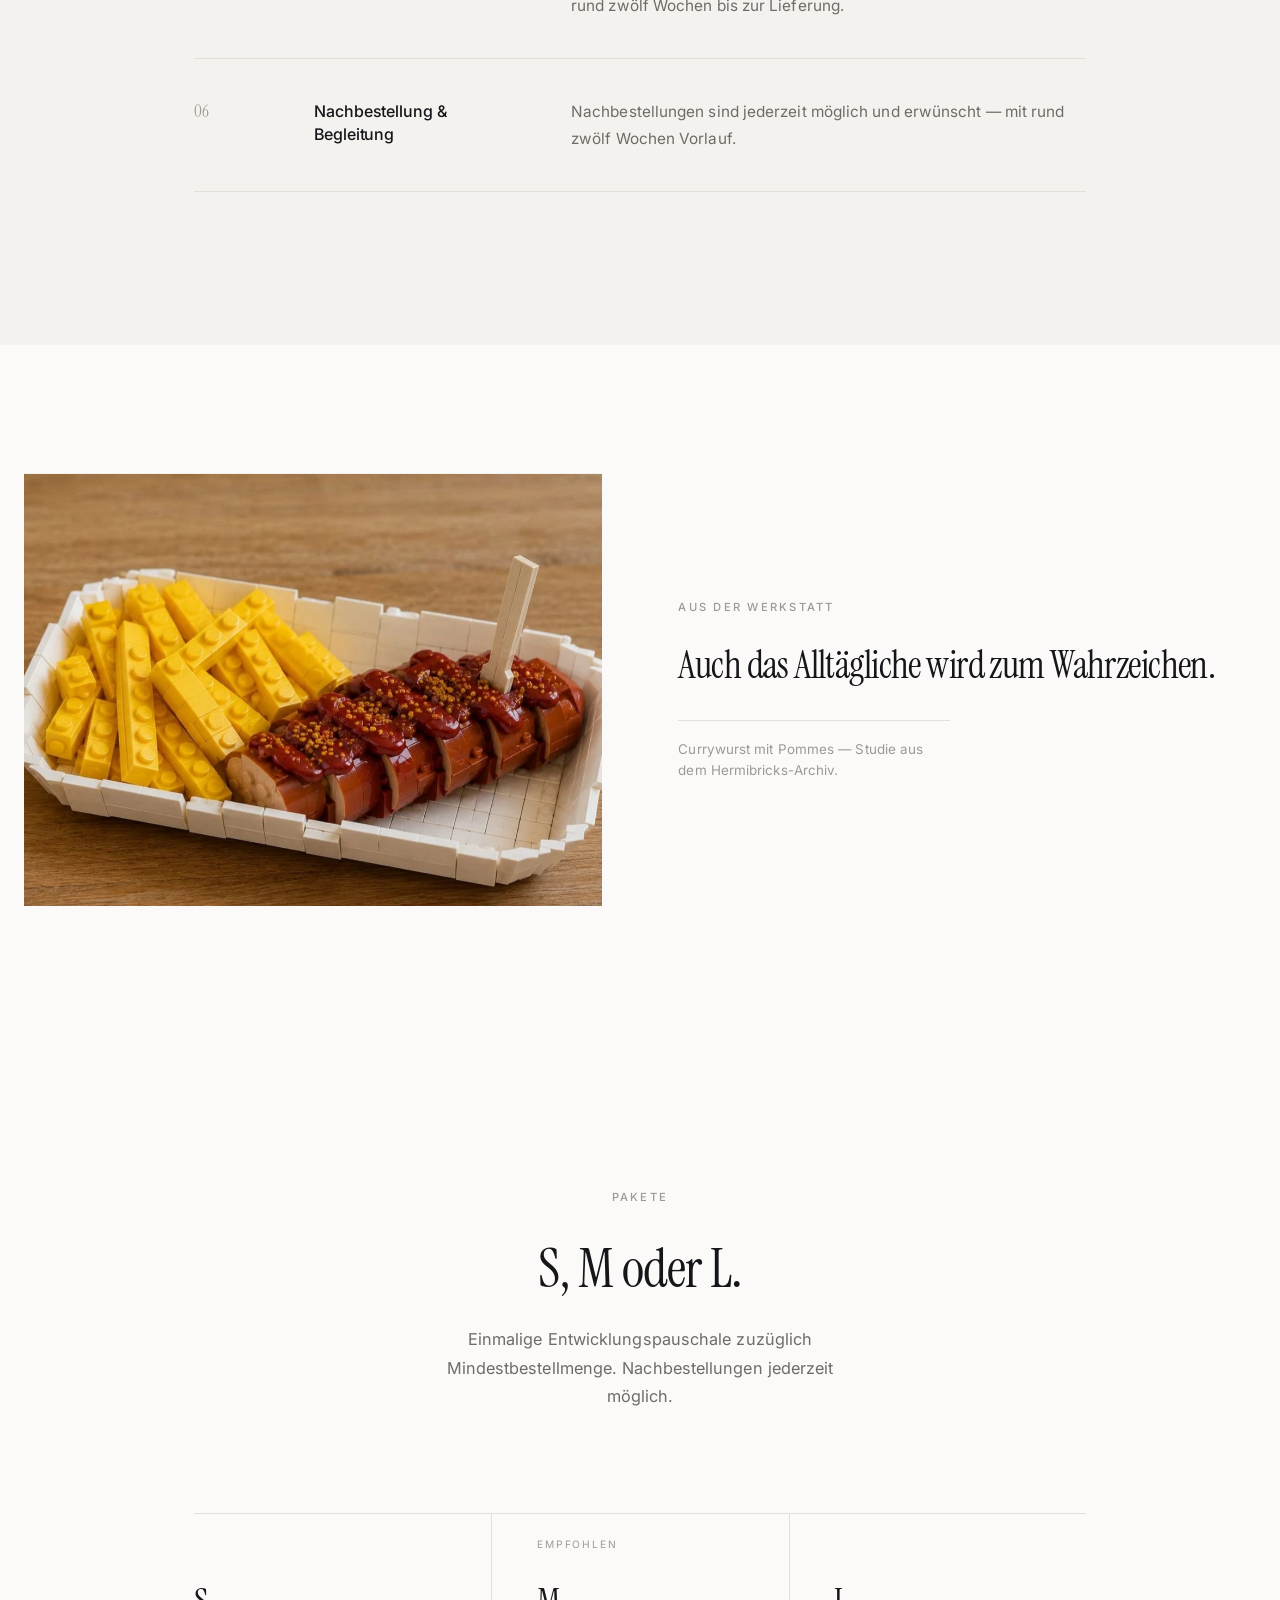
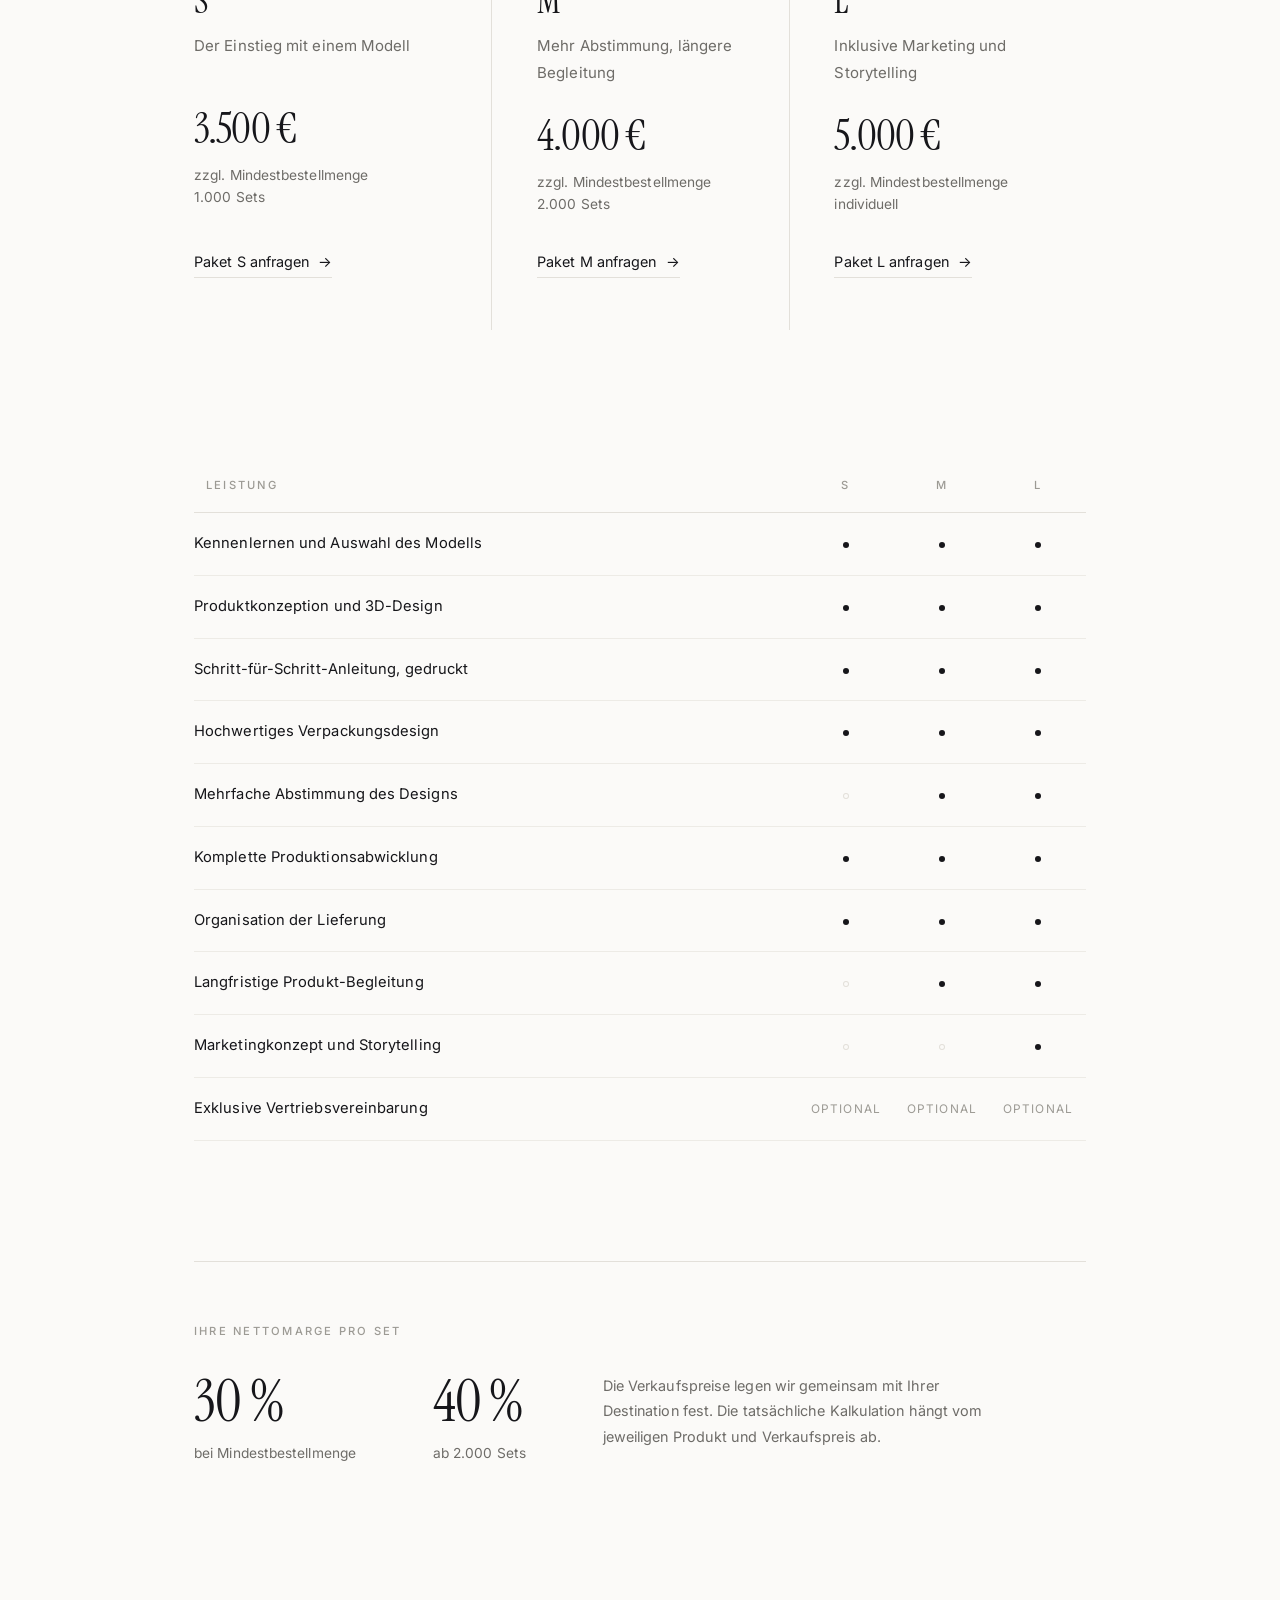
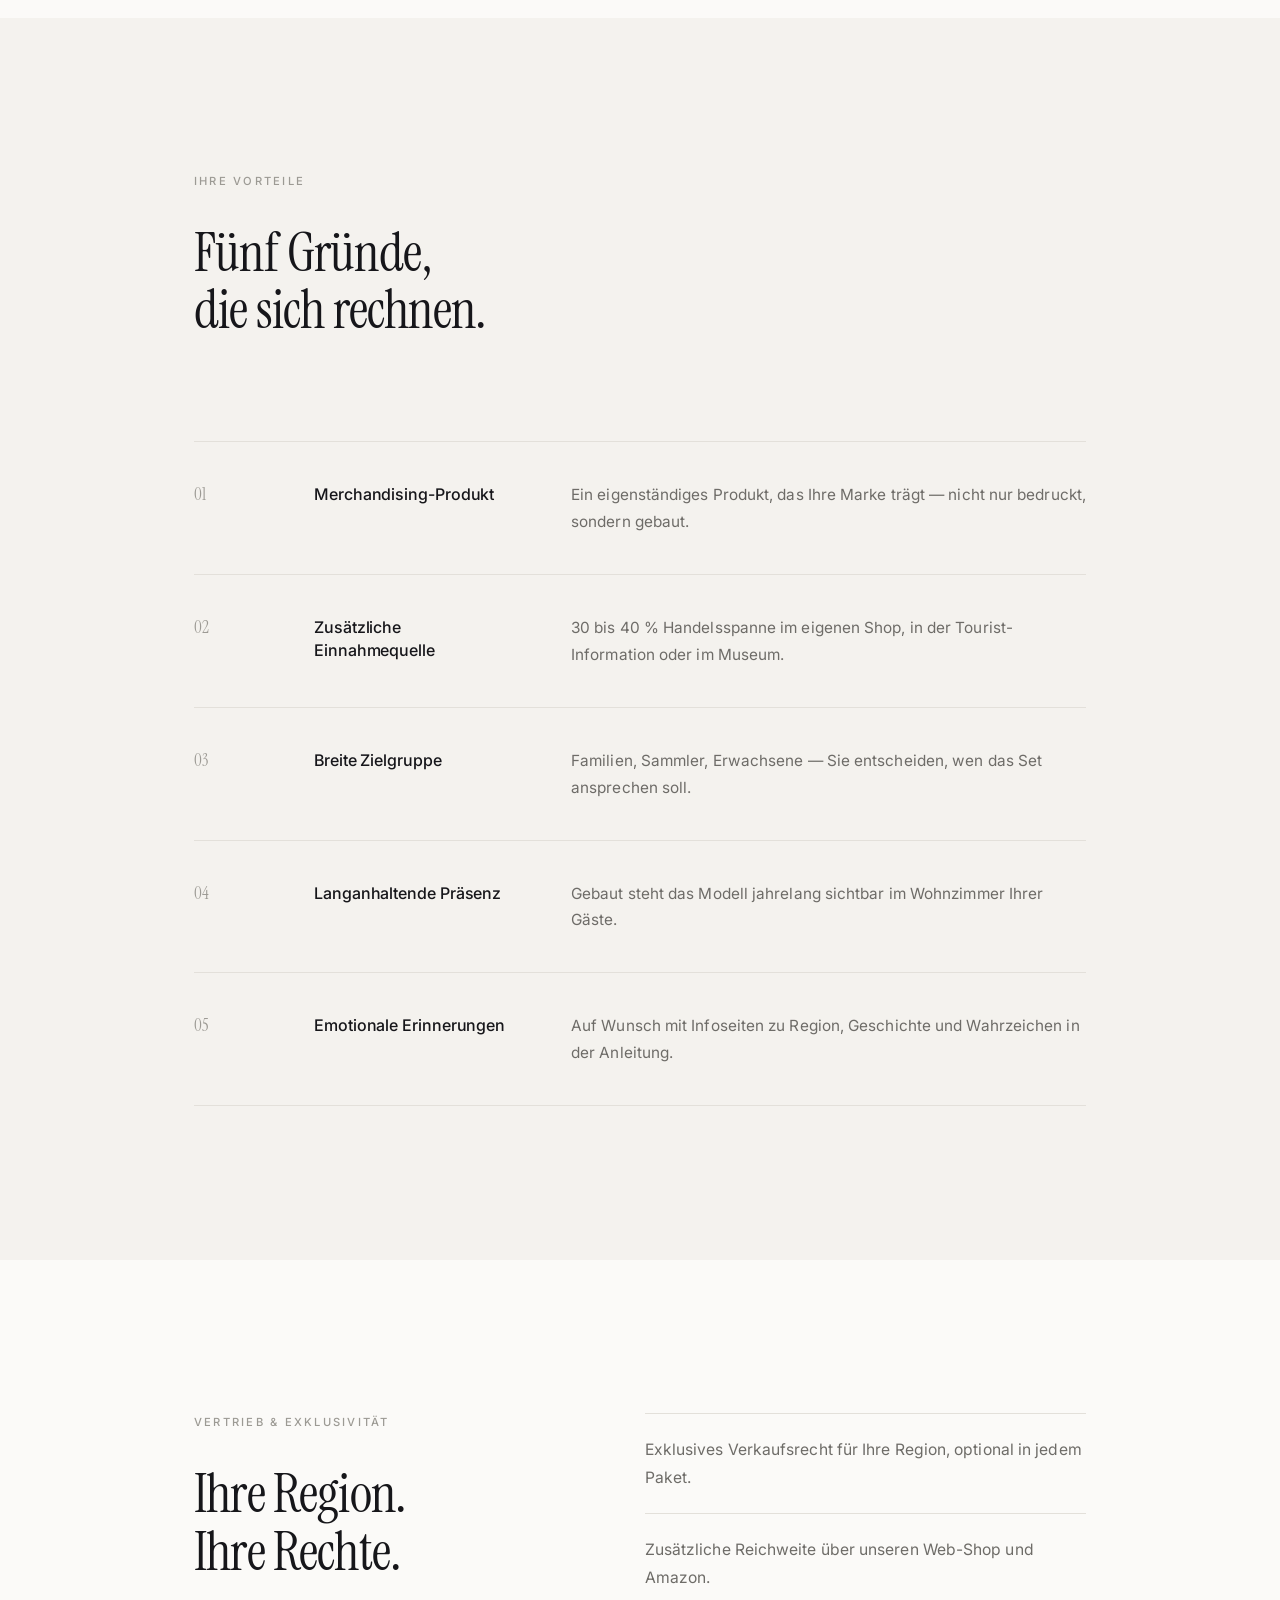
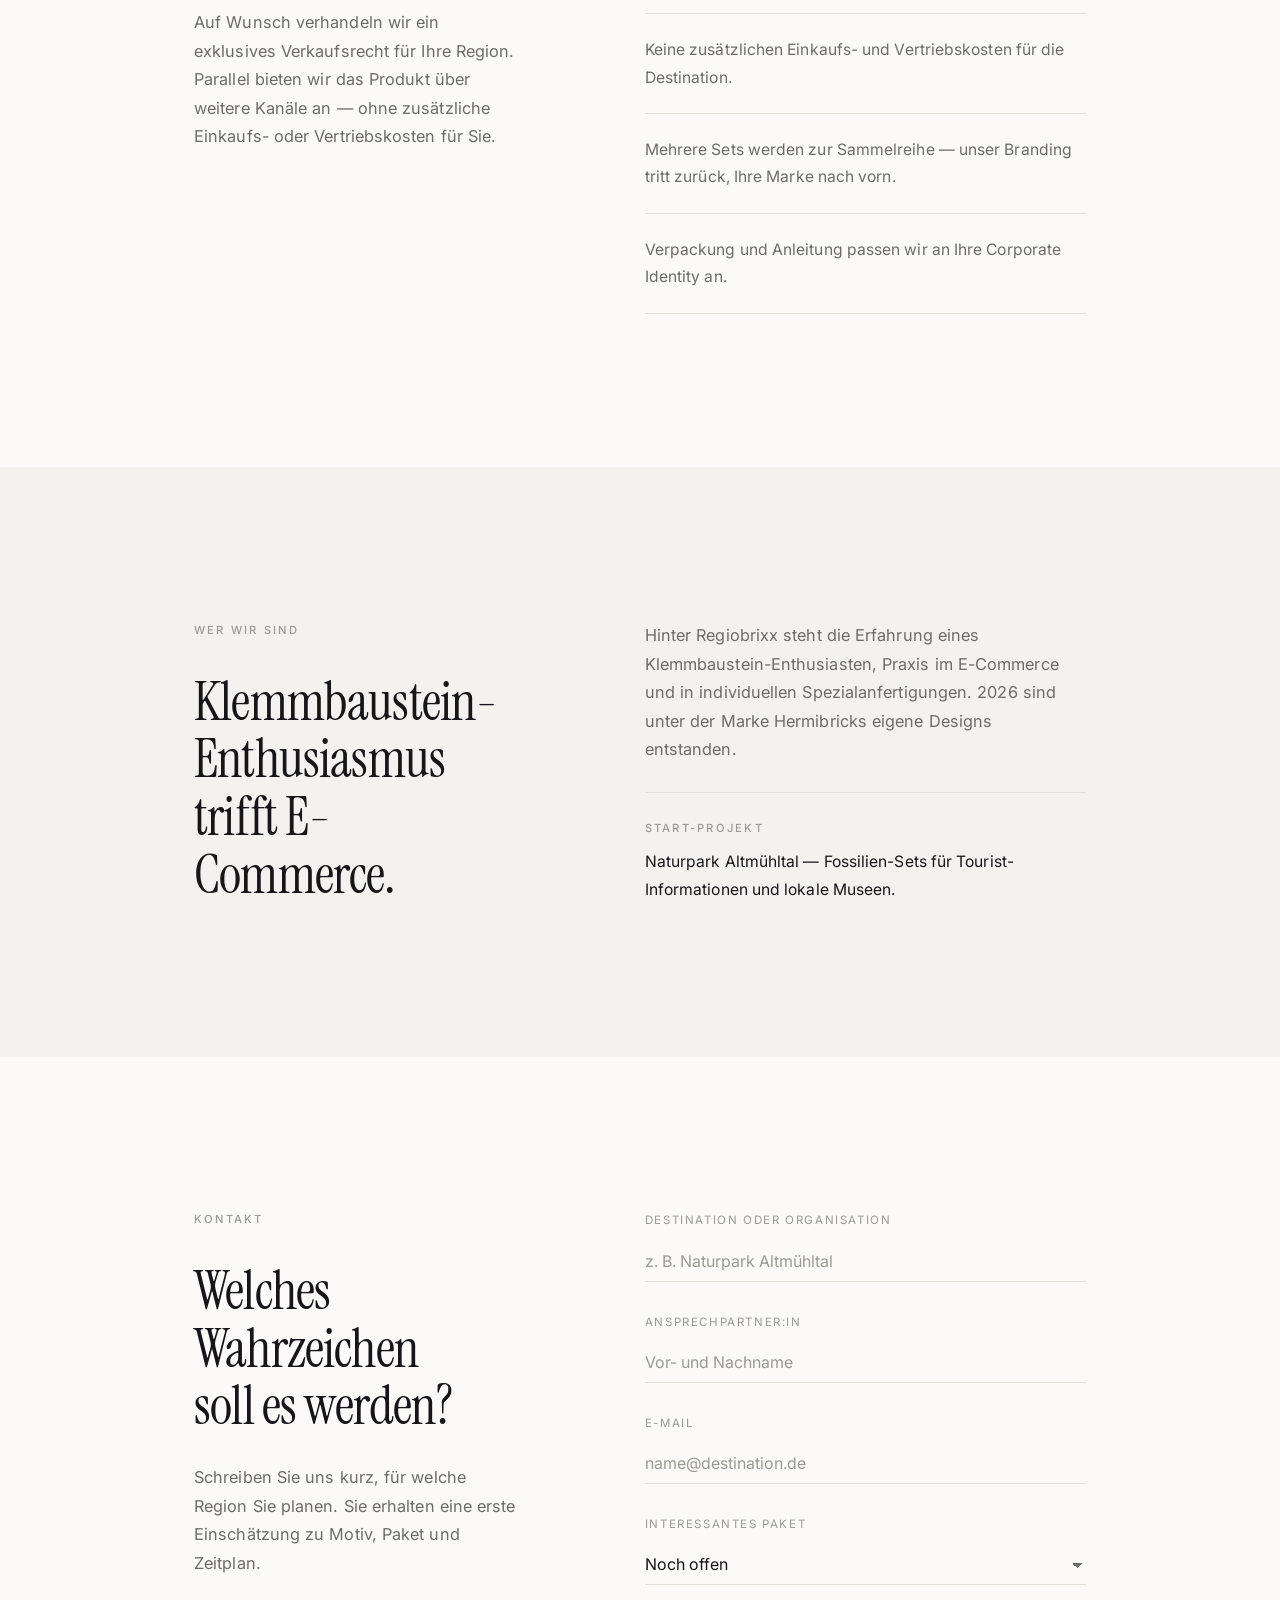
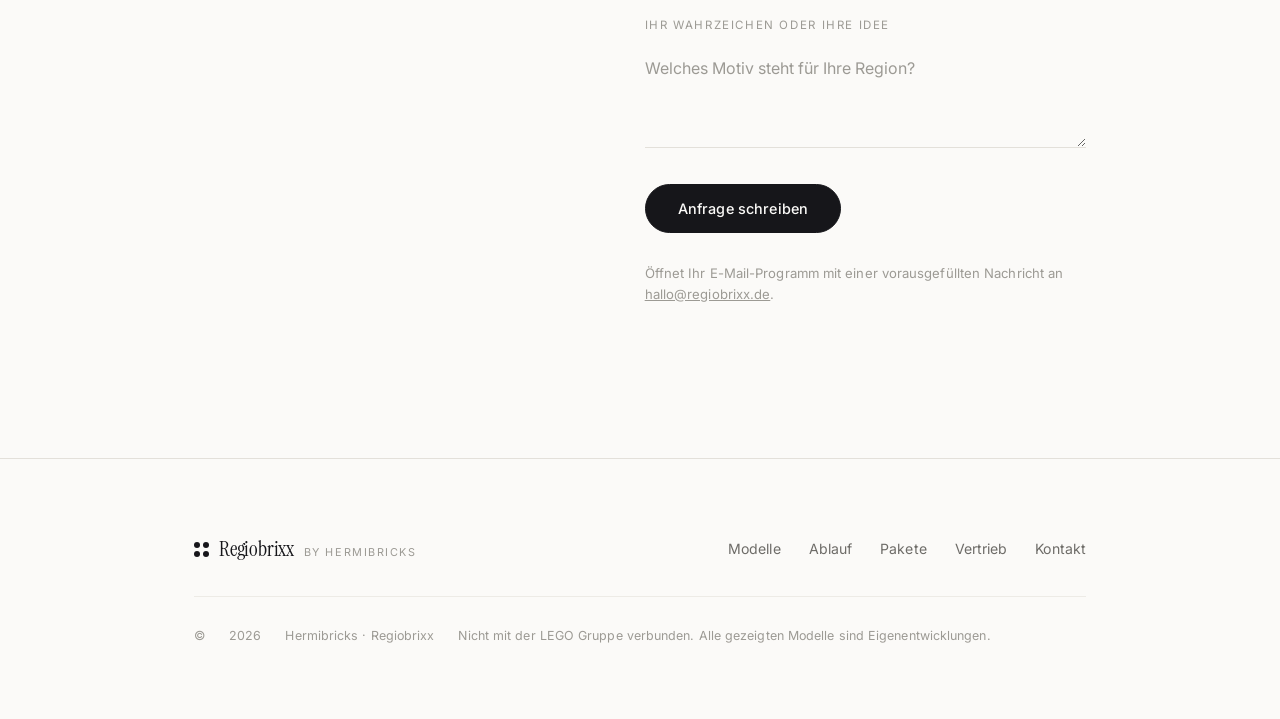
==== commit d1c5e374: "Verkleinere Currywurst-Bild und setze Text daneben Das vollbreite Band war zu dominant. Das Bild lie" ====
--- a/regiobrixx/index.html
+++ b/regiobrixx/index.html
@@ -188,13 +188,15 @@
 
   <!-- ============ ZWISCHENBAND ============ -->
   <section class="interlude" aria-labelledby="interlude-line">
-    <div class="parallax interlude-figure">
-      <img data-parallax="0.7" src="images/currywurst.webp" alt="Currywurst mit Pommes aus Klemmbausteinen in einer hellen Pappschale, mit Holzgabel" loading="lazy" width="1280" height="960">
-    </div>
-    <div class="wrap interlude-text">
-      <p class="kicker">Aus der Werkstatt</p>
-      <p class="interlude-line" id="interlude-line">Auch das Alltägliche wird&nbsp;zum&nbsp;Wahrzeichen.</p>
-      <p class="interlude-cap">Currywurst mit Pommes — Studie aus dem Hermibricks-Archiv.</p>
+    <div class="wrap-wide interlude-grid">
+      <div class="parallax interlude-figure" data-ratio="4/3">
+        <img data-parallax="0.45" src="images/currywurst.webp" alt="Currywurst mit Pommes aus Klemmbausteinen in einer hellen Pappschale, mit Holzgabel" loading="lazy" width="1280" height="960">
+      </div>
+      <div class="interlude-text">
+        <p class="kicker">Aus der Werkstatt</p>
+        <p class="interlude-line" id="interlude-line">Auch das Alltägliche wird&nbsp;zum&nbsp;Wahrzeichen.</p>
+        <p class="interlude-cap">Currywurst mit Pommes — Studie aus dem Hermibricks-Archiv.</p>
+      </div>
     </div>
   </section>
 
--- a/regiobrixx/styles.css
+++ b/regiobrixx/styles.css
@@ -218,19 +218,22 @@
 }
 
 /* ---- Zwischenband ---- */
-.interlude{position:relative}
-.interlude-figure{--ar:21/9;max-height:76vh}
-.interlude-text{
-  display:grid;grid-template-columns:minmax(0,1fr) minmax(0,auto);
-  gap:clamp(20px,4vw,56px);align-items:end;
-  padding-block:clamp(32px,4.5vw,56px) 0;
-}
-.interlude-text .kicker{grid-column:1/-1;margin-bottom:0}
+.interlude{padding-block:clamp(72px,10vw,150px)}
+.interlude-grid{
+  display:grid;grid-template-columns:minmax(0,1fr) minmax(0,1fr);
+  gap:clamp(32px,6vw,96px);align-items:center;
+}
+.interlude-figure{--ar:4/3}
+.interlude-text{max-width:none}
+.interlude-text .kicker{margin-bottom:clamp(18px,2.5vw,26px)}
 .interlude-line{
-  font-family:var(--serif);font-size:clamp(1.6rem,3.2vw,2.5rem);
-  line-height:1.15;letter-spacing:-.015em;max-width:20ch;margin-top:clamp(16px,2.5vw,24px);
-}
-.interlude-cap{font-size:.84rem;color:var(--ink-faint);max-width:30ch;line-height:1.6}
+  font-family:var(--serif);font-size:clamp(1.7rem,3vw,2.5rem);
+  line-height:1.15;letter-spacing:-.015em;max-width:15em;text-wrap:balance;
+}
+.interlude-cap{
+  margin-top:clamp(22px,3vw,32px);padding-top:18px;border-top:1px solid var(--rule);
+  font-size:.84rem;color:var(--ink-faint);line-height:1.6;max-width:34ch;
+}
 
 /* ---- Steps ---- */
 .steps,.perks{list-style:none;margin:0;padding:0}
@@ -371,6 +374,7 @@
   .margins-row{grid-template-columns:1fr 1fr;row-gap:36px}
   .margins-note{grid-column:1/-1}
   .split{grid-template-columns:1fr;gap:48px}
+  .interlude-grid{grid-template-columns:1fr;gap:clamp(28px,5vw,40px)}
   .gallery .offset,.gallery .offset.reveal.in{transform:none}
   .gallery .offset.reveal{transform:translateY(14px)}
 }
@@ -394,8 +398,7 @@
 
 @media (max-width:620px){
   body{font-size:16px}
-  .interlude-figure{--ar:4/3}
-  .interlude-text{grid-template-columns:1fr;align-items:start;gap:16px}
+
   .gallery{grid-template-columns:1fr;row-gap:48px}
   .hero-figure img{aspect-ratio:4/3}
   .margins-row{grid-template-columns:1fr}
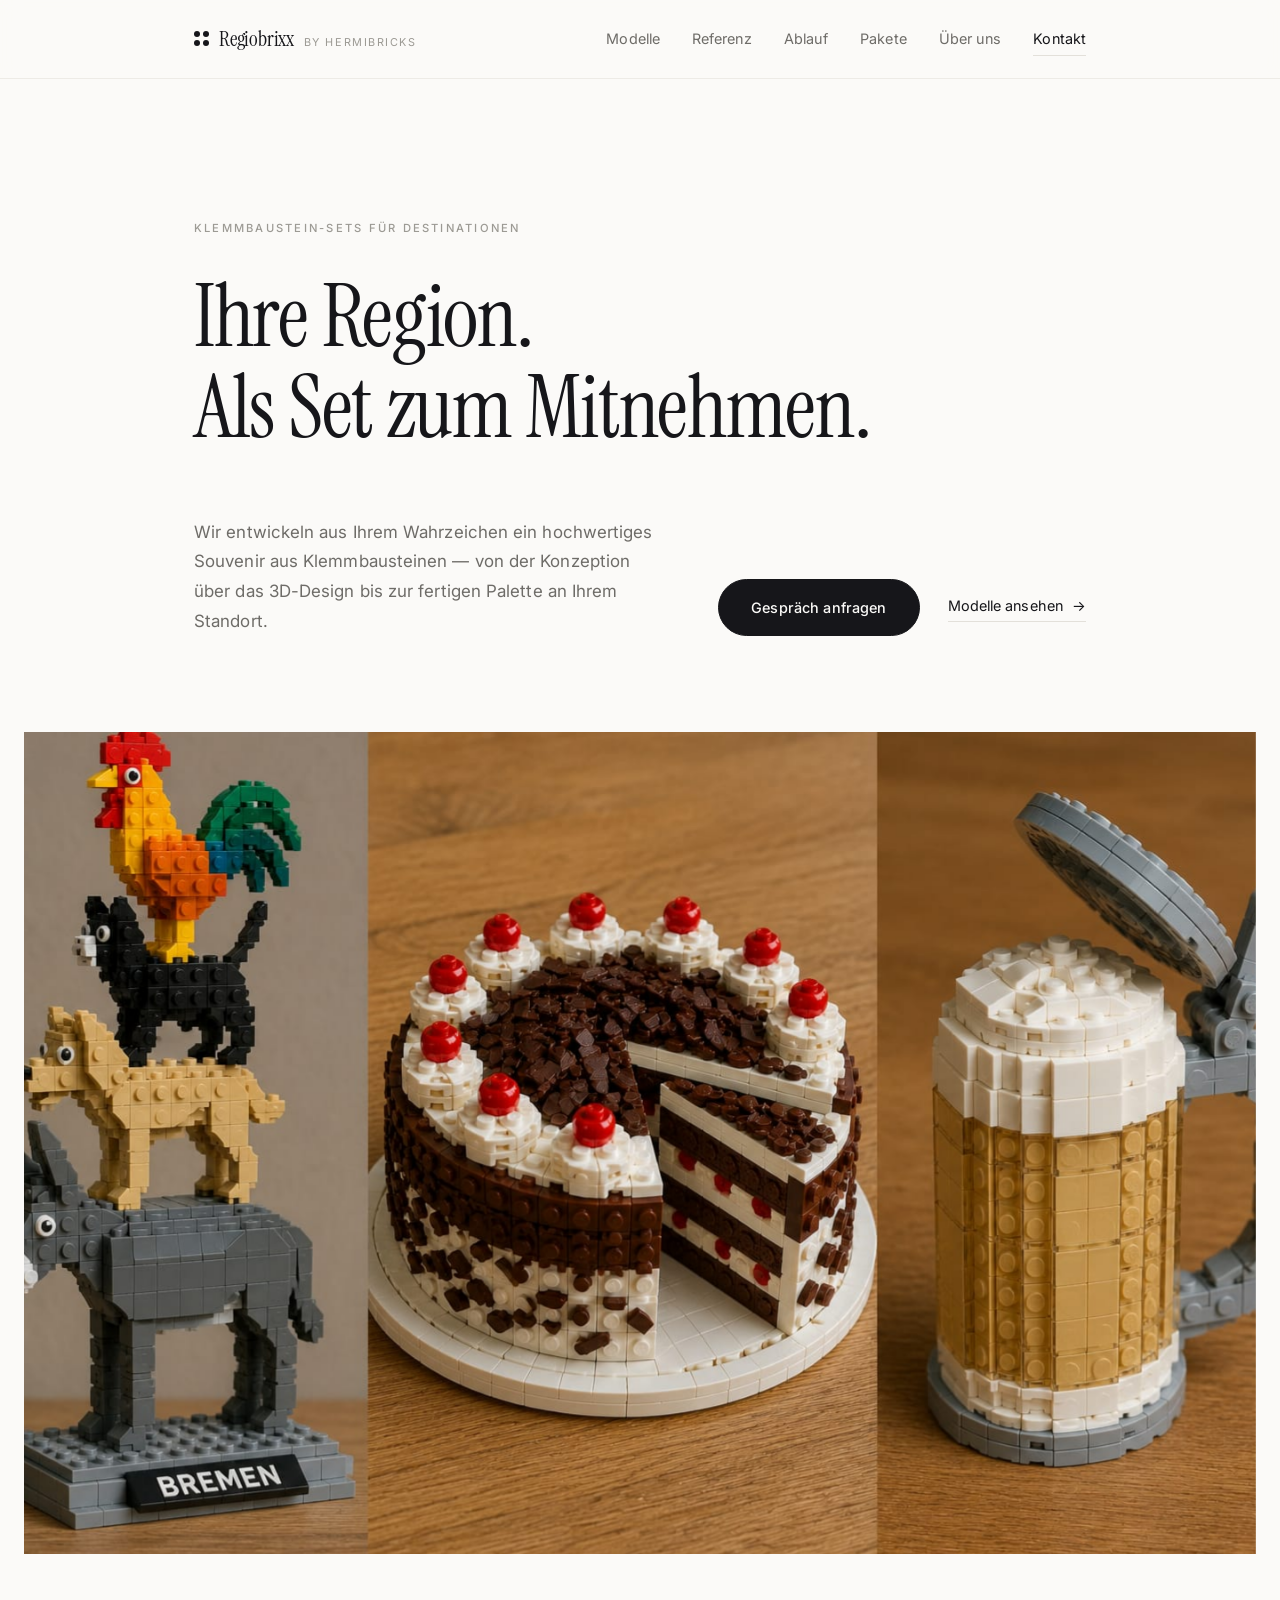
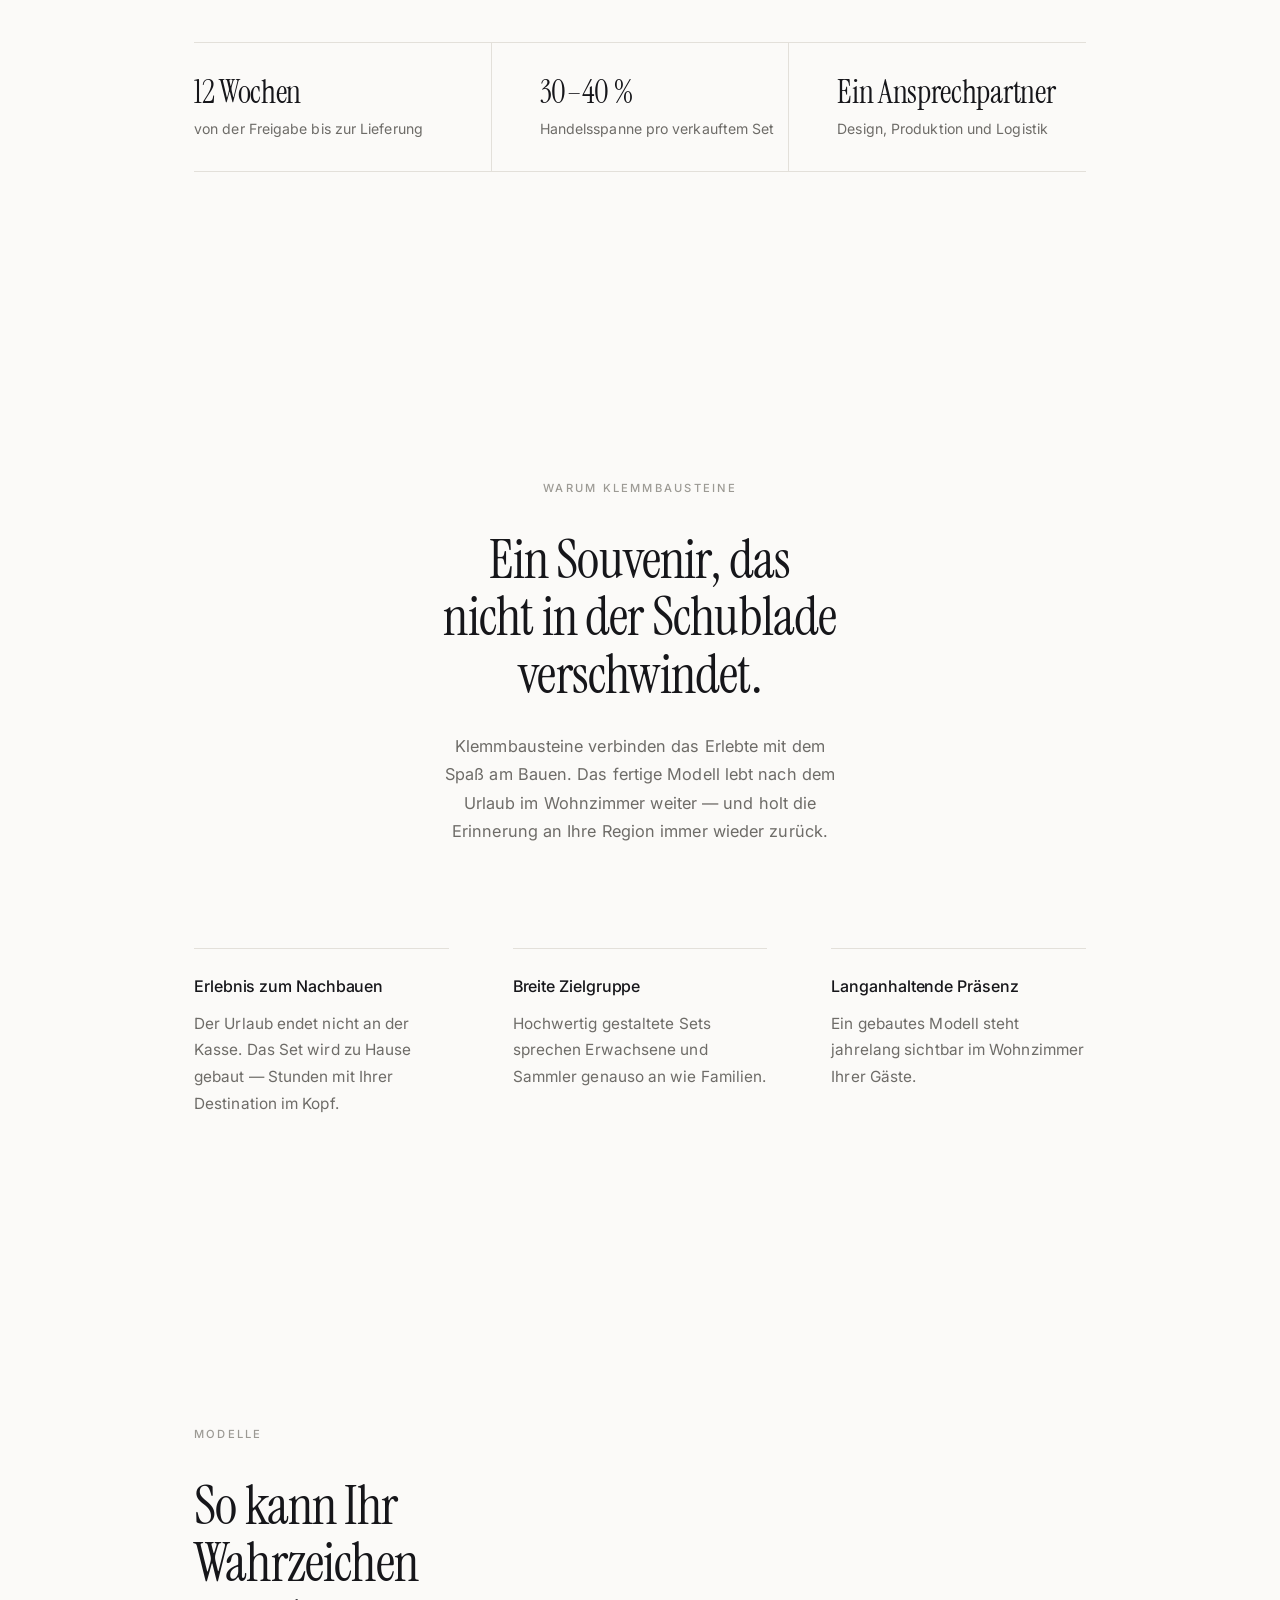
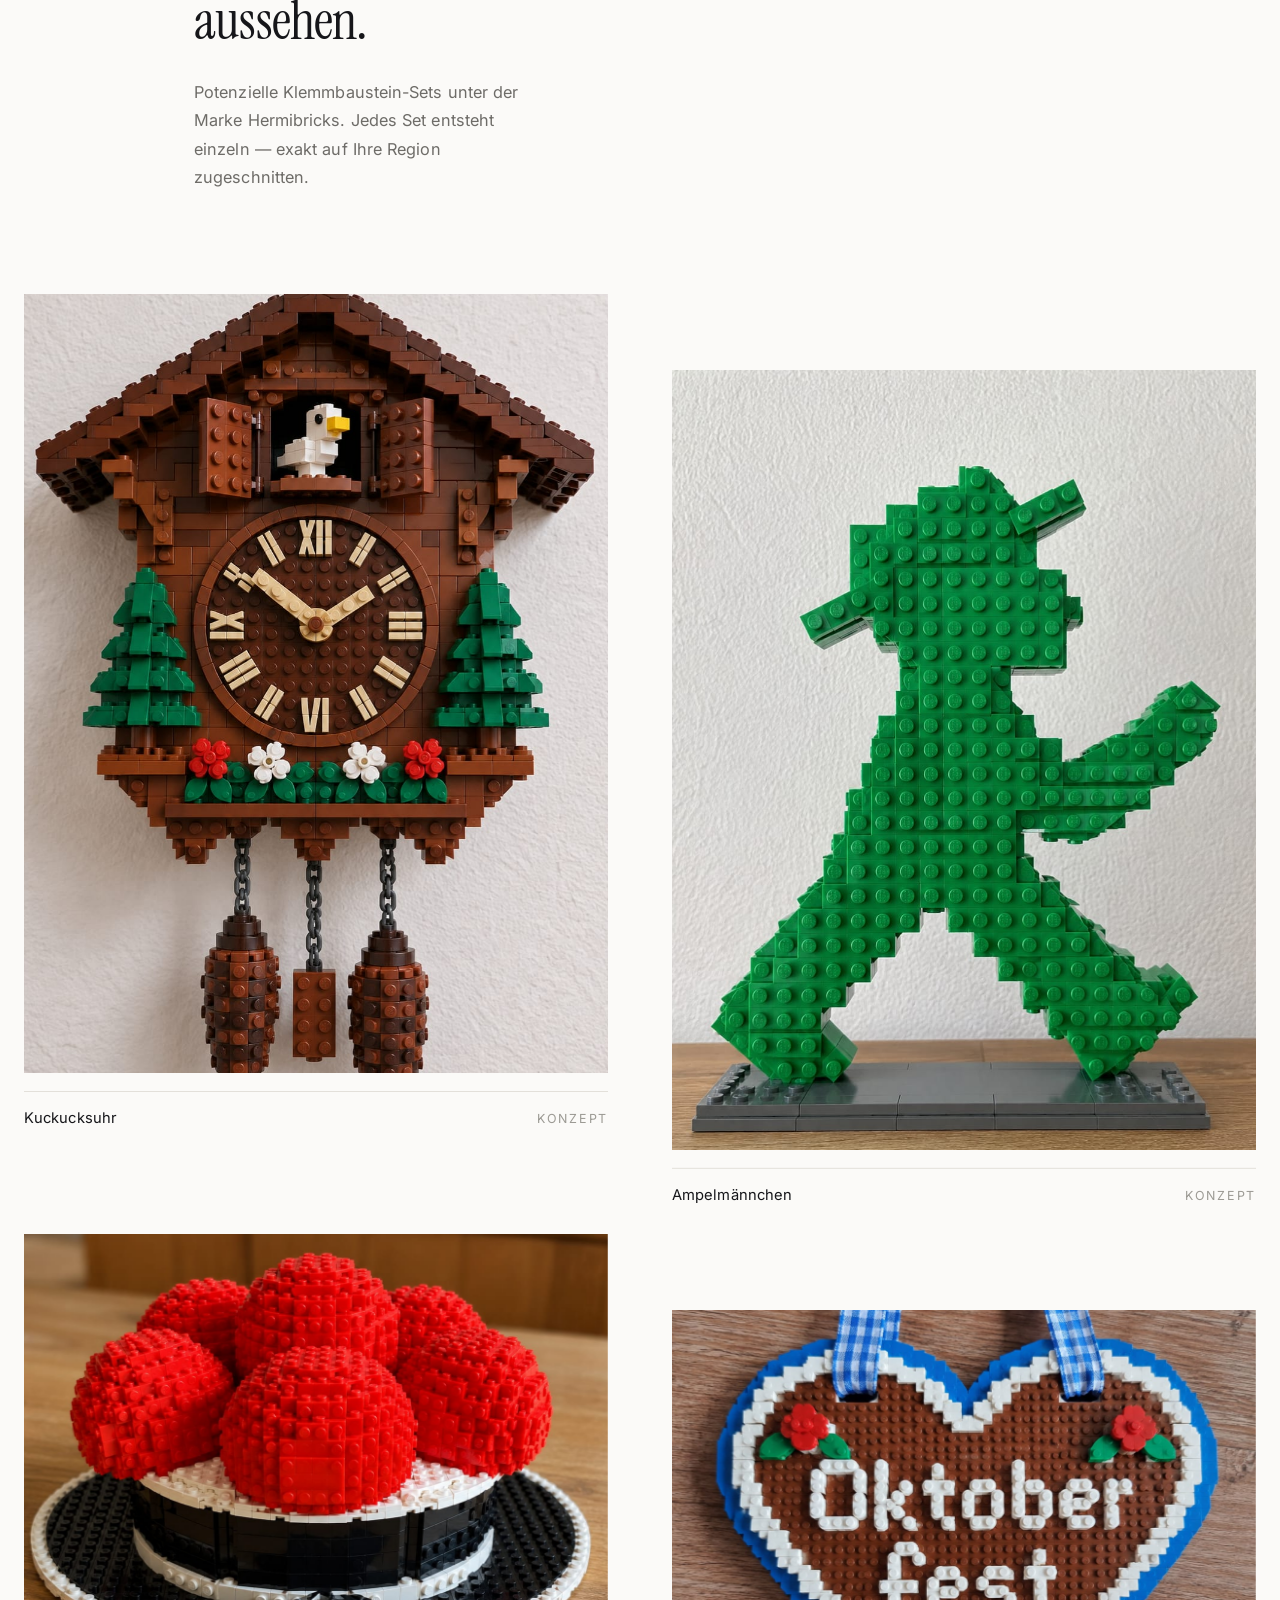
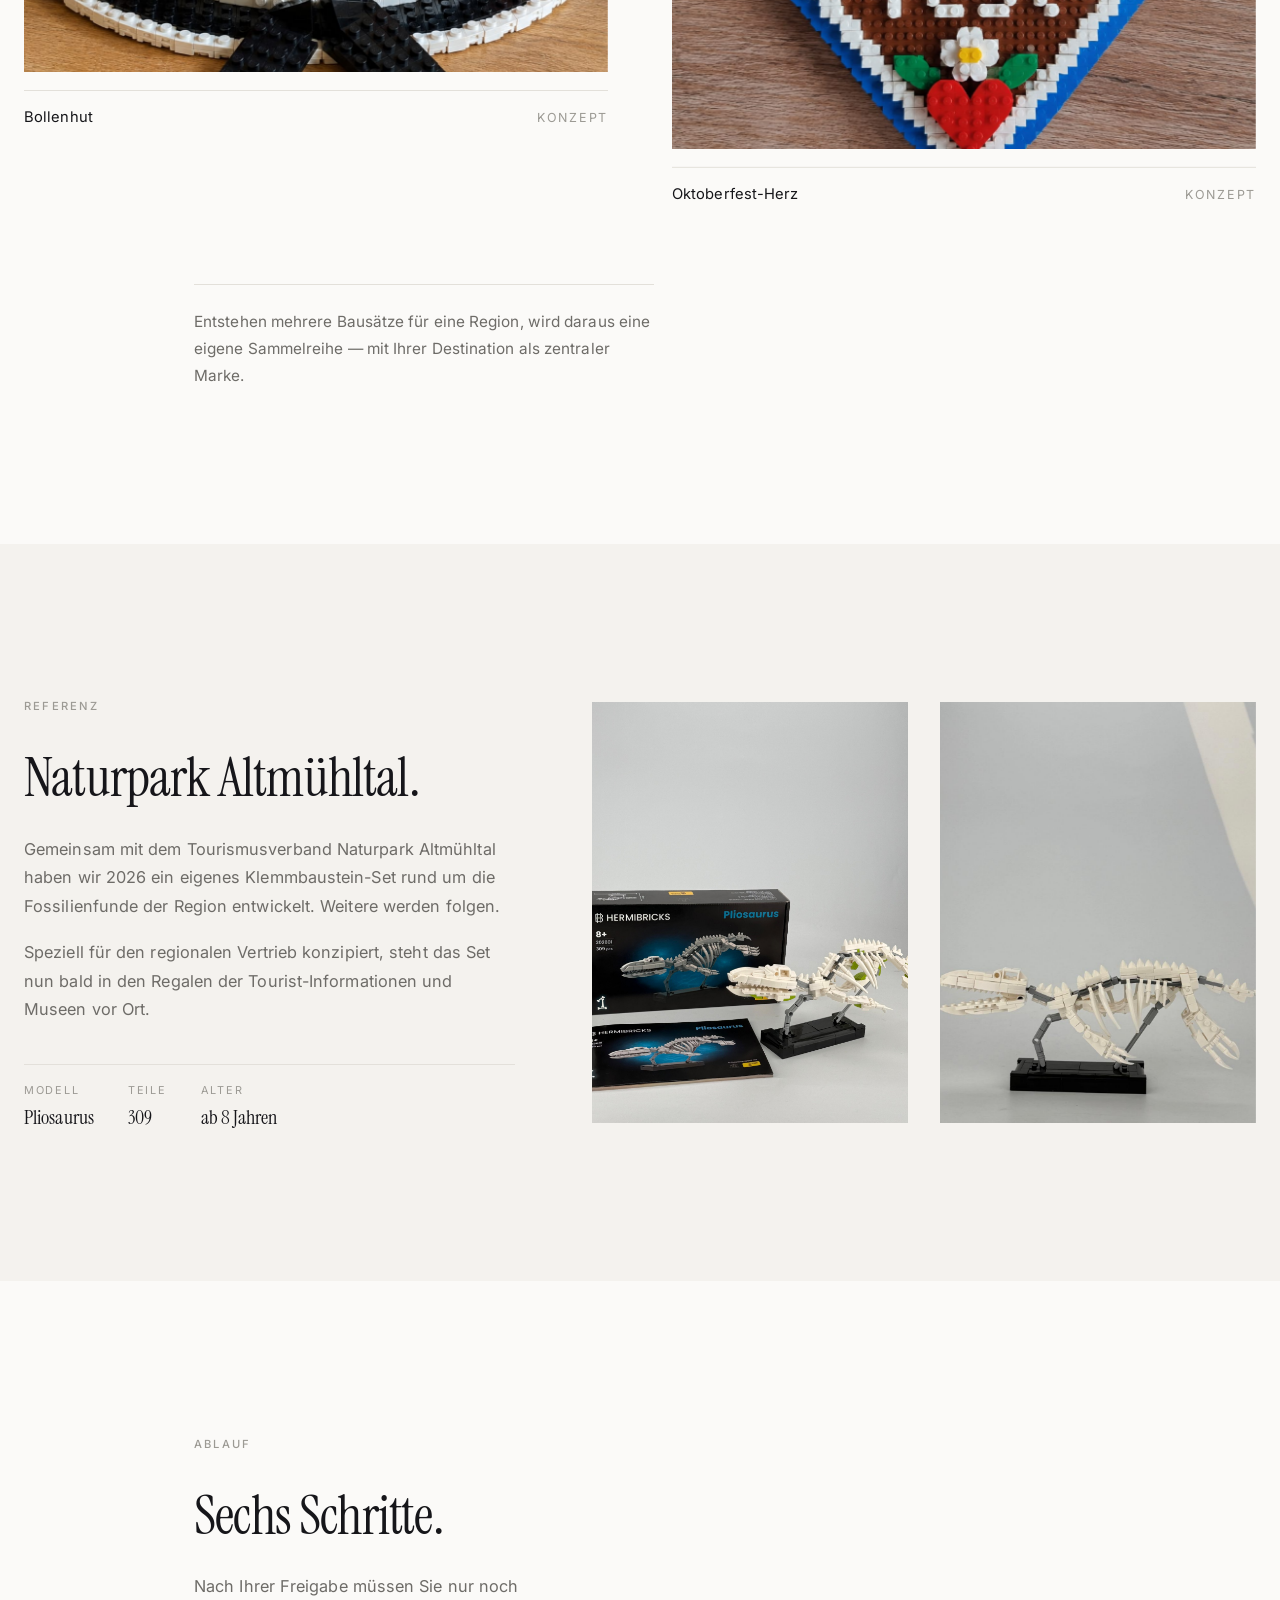
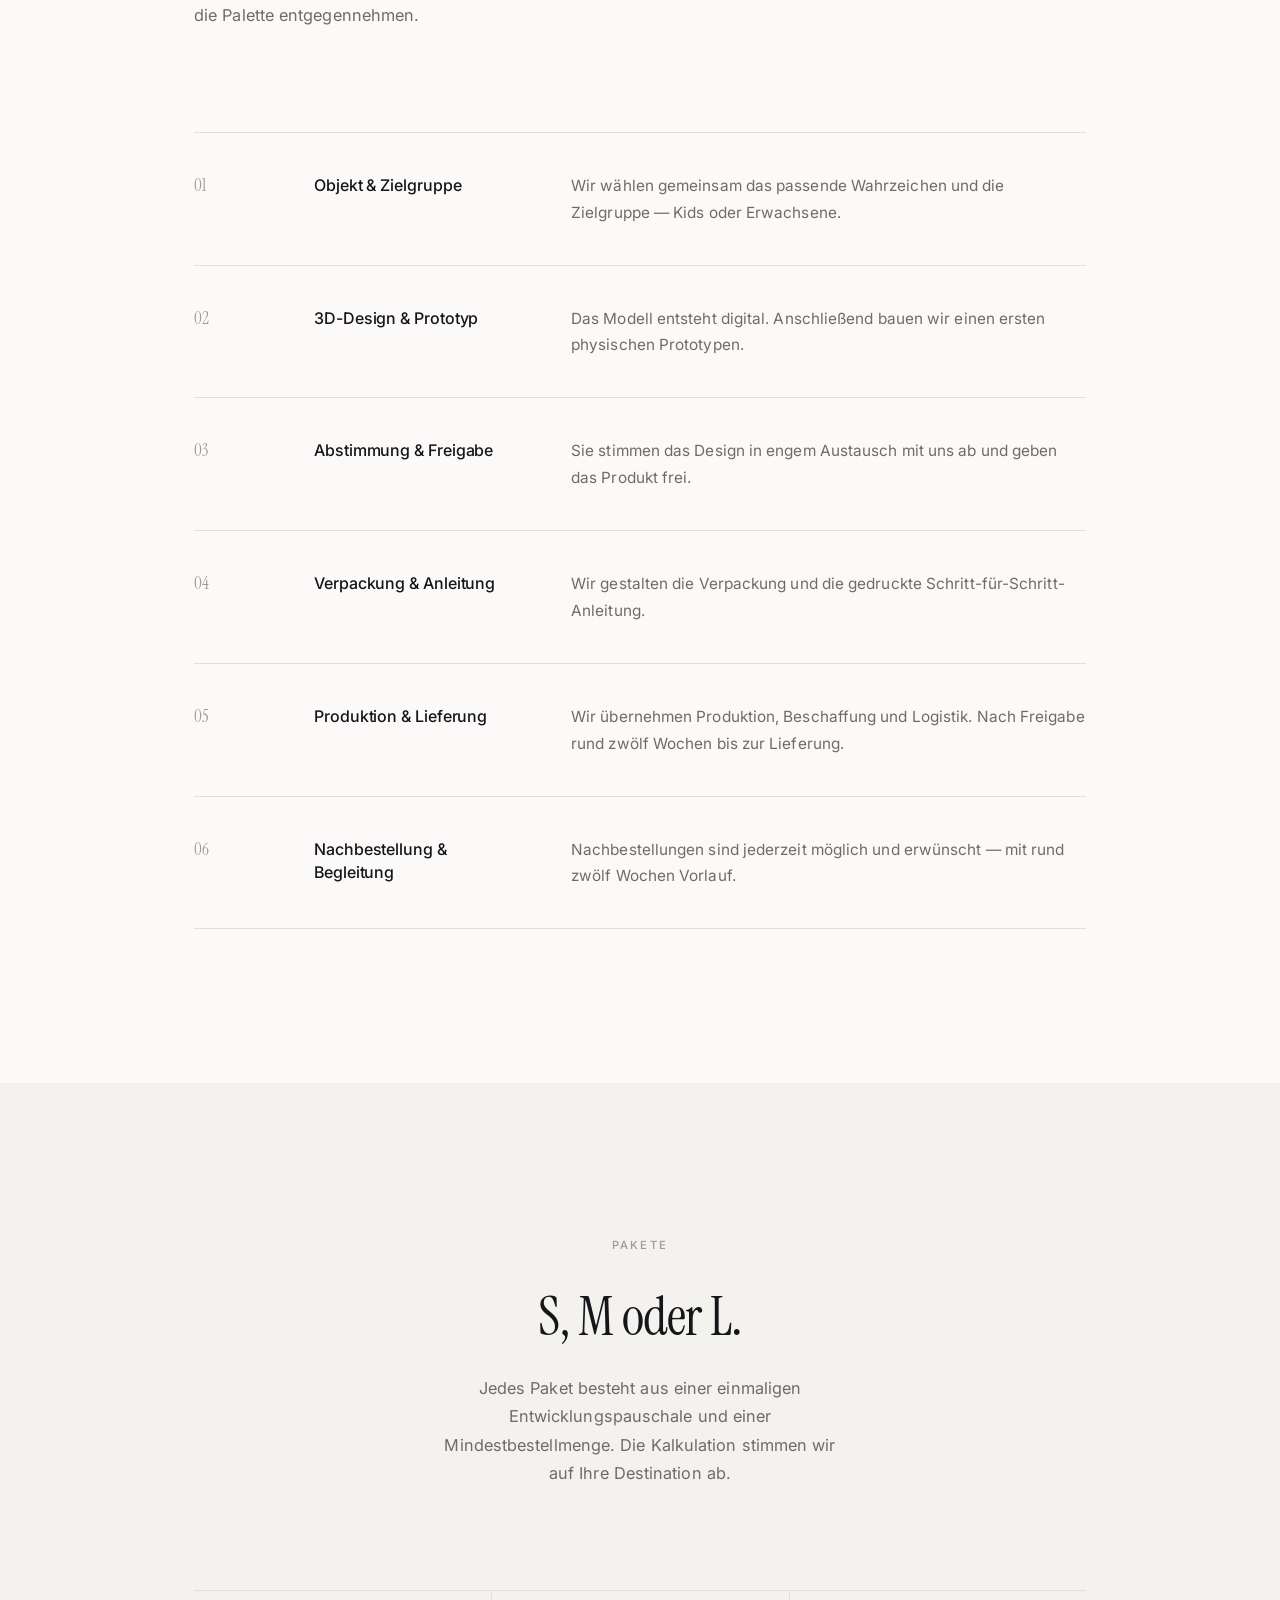
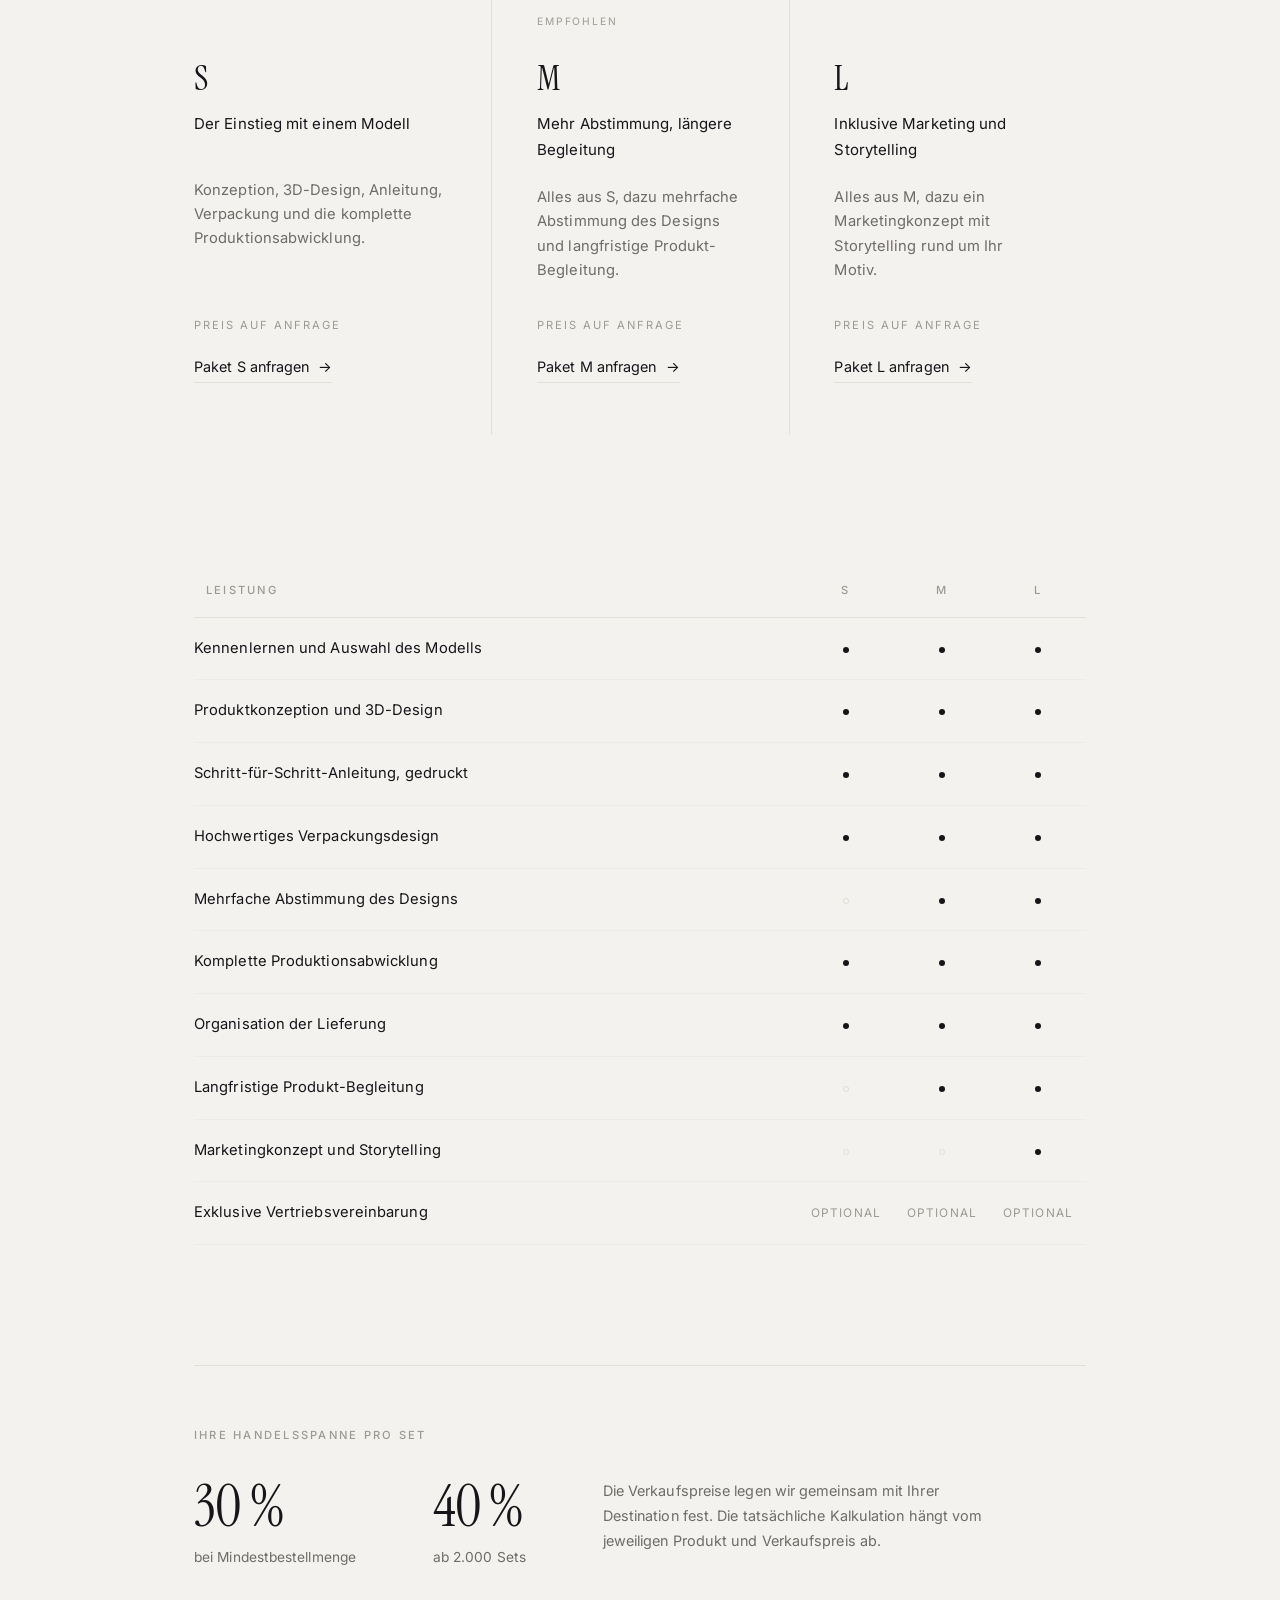
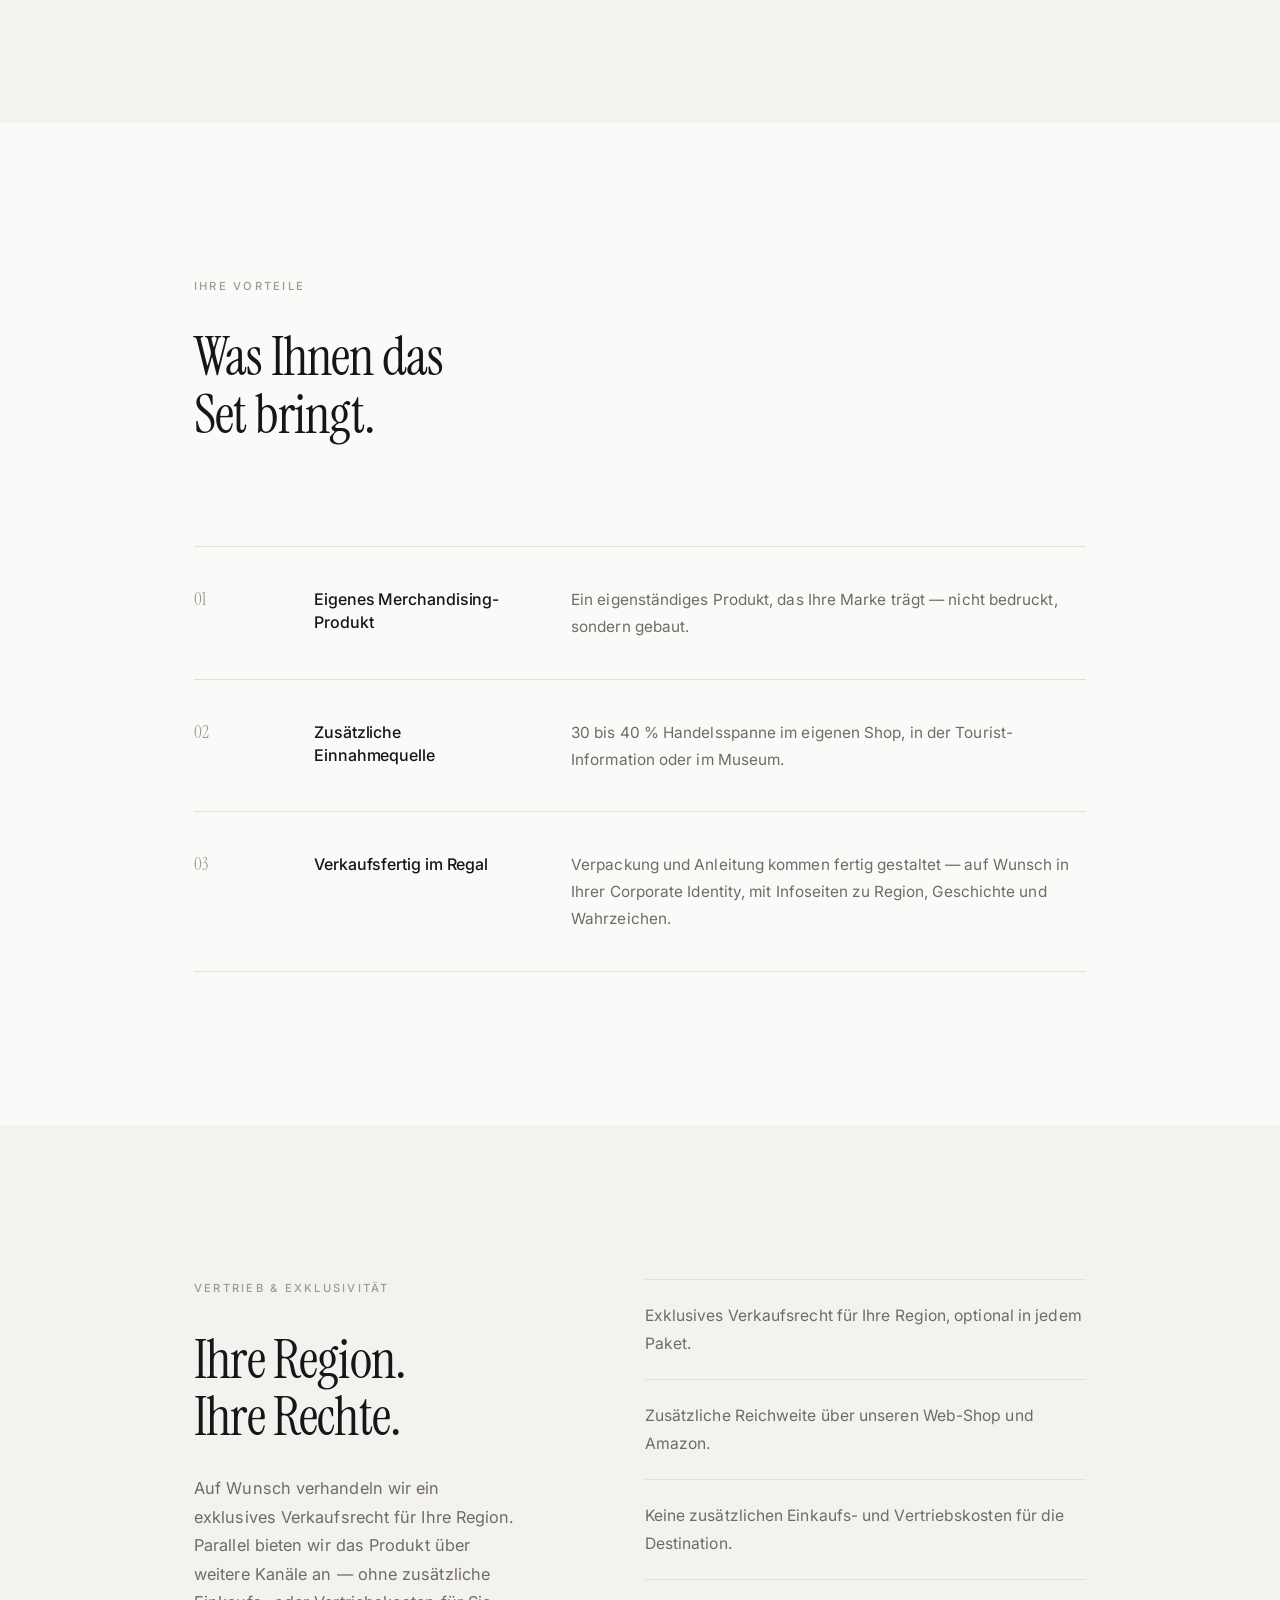
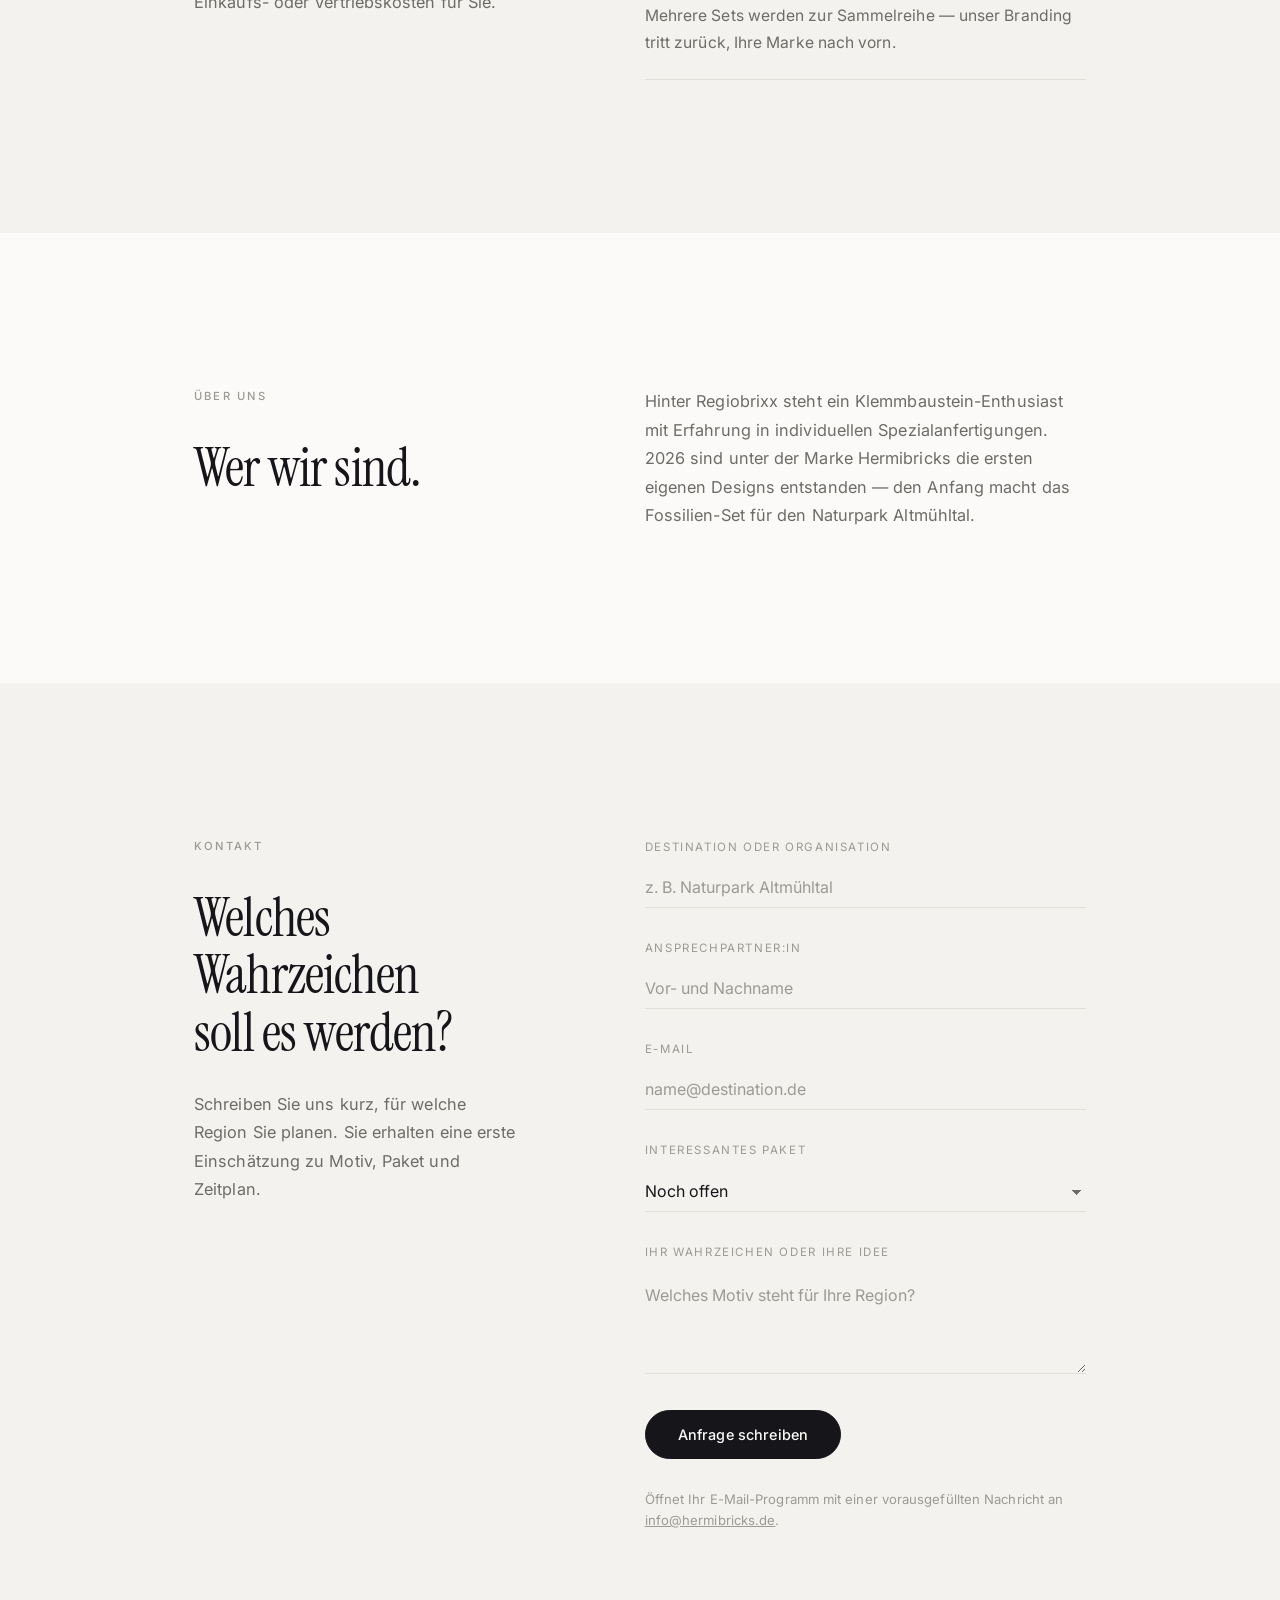
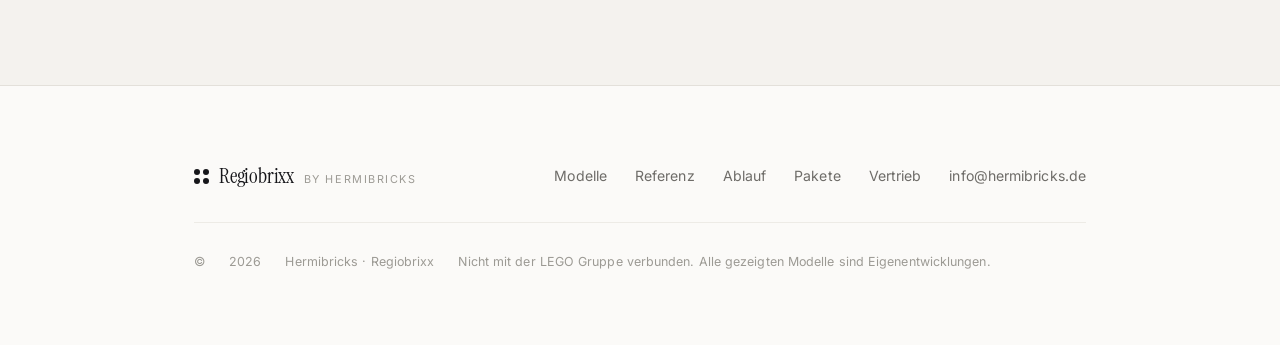
==== commit c8cd5609: "Arbeite Feedback zur Landingpage ein - Paketpreise entfernt, stattdessen "Preis auf Anfrage"; Leistu" ====
--- a/regiobrixx/index.html
+++ b/regiobrixx/index.html
@@ -29,9 +29,9 @@
     </a>
     <nav class="nav" id="nav" aria-label="Hauptnavigation">
       <a href="#modelle">Modelle</a>
+      <a href="#referenz">Referenz</a>
       <a href="#ablauf">Ablauf</a>
       <a href="#pakete">Pakete</a>
-      <a href="#vorteile">Vorteile</a>
       <a href="#ueber-uns">Über uns</a>
       <a class="nav-cta" href="#kontakt">Kontakt</a>
     </nav>
@@ -69,7 +69,7 @@
     <div class="wrap">
       <ul class="facts">
         <li><strong>12 Wochen</strong><span>von der Freigabe bis zur Lieferung</span></li>
-        <li><strong>30–40 %</strong><span>Nettomarge pro verkauftem Set</span></li>
+        <li><strong>30–40 %</strong><span>Handelsspanne pro verkauftem Set</span></li>
         <li><strong>Ein Ansprechpartner</strong><span>Design, Produktion und Logistik</span></li>
       </ul>
     </div>
@@ -93,12 +93,12 @@
           <p>Der Urlaub endet nicht an der Kasse. Das Set wird zu Hause gebaut — Stunden mit Ihrer Destination im Kopf.</p>
         </article>
         <article class="reveal">
-          <h3>Längst kein Kinderspielzeug</h3>
-          <p>Hochwertig gestaltete Sets sprechen Erwachsene genauso an wie Familien. Die Zielgruppe wählen Sie mit.</p>
+          <h3>Breite Zielgruppe</h3>
+          <p>Hochwertig gestaltete Sets sprechen Erwachsene und Sammler genauso an wie Familien.</p>
         </article>
         <article class="reveal">
-          <h3>Dauerpräsenz im Wohnzimmer</h3>
-          <p>Ein gebautes Modell steht jahrelang sichtbar. Diese Verweildauer erreicht kein anderes Mitbringsel.</p>
+          <h3>Langanhaltende Präsenz</h3>
+          <p>Ein gebautes Modell steht jahrelang sichtbar im Wohnzimmer Ihrer Gäste.</p>
         </article>
       </div>
     </div>
@@ -111,8 +111,8 @@
         <p class="kicker">Modelle</p>
         <h2>So kann Ihr Wahrzeichen aussehen.</h2>
         <p class="sec-sub">
-          Eine Auswahl unserer Entwicklungen unter der Marke Hermibricks. Jedes Set entsteht einzeln —
-          exakt auf das Motiv Ihrer Region zugeschnitten.
+          Potenzielle Klemmbaustein-Sets unter der Marke Hermibricks. Jedes Set entsteht einzeln —
+          exakt auf Ihre Region zugeschnitten.
         </p>
       </header>
     </div>
@@ -123,25 +123,25 @@
           <div class="parallax" data-ratio="3/4">
             <img data-parallax="0.35" src="images/kuckucksuhr.jpg" alt="Kuckucksuhr aus Klemmbausteinen mit Zifferblatt, Tannen, Kuckuck und Zapfengewichten" loading="lazy" width="1086" height="1448">
           </div>
-          <figcaption><span>Kuckucksuhr</span><em>Schwarzwald</em></figcaption>
+          <figcaption><span>Kuckucksuhr</span><em>Konzept</em></figcaption>
         </figure>
         <figure class="reveal offset">
           <div class="parallax" data-ratio="3/4">
             <img data-parallax="0.55" src="images/ampelmaennchen.jpg" alt="Klemmbaustein-Modell des Berliner Ampelmännchens in Grün auf grauer Grundplatte" loading="lazy" width="1086" height="1448">
           </div>
-          <figcaption><span>Ampelmännchen</span><em>Berlin</em></figcaption>
+          <figcaption><span>Ampelmännchen</span><em>Konzept</em></figcaption>
         </figure>
         <figure class="reveal">
           <div class="parallax" data-ratio="4/3">
             <img data-parallax="0.55" src="images/bollenhut.jpg" alt="Bollenhut aus Klemmbausteinen mit roten Bollen auf schwarzem Hut" loading="lazy" width="1448" height="1086">
           </div>
-          <figcaption><span>Bollenhut</span><em>Gutach</em></figcaption>
+          <figcaption><span>Bollenhut</span><em>Konzept</em></figcaption>
         </figure>
         <figure class="reveal offset">
           <div class="parallax" data-ratio="4/3">
             <img data-parallax="0.35" src="images/lebkuchenherz.jpg" alt="Lebkuchenherz aus Klemmbausteinen mit dem Schriftzug Oktoberfest und blau-weißem Band" loading="lazy" width="1448" height="1086">
           </div>
-          <figcaption><span>Oktoberfest-Herz</span><em>München</em></figcaption>
+          <figcaption><span>Oktoberfest-Herz</span><em>Konzept</em></figcaption>
         </figure>
       </div>
     </div>
@@ -154,8 +154,44 @@
     </div>
   </section>
 
+  <!-- ============ REFERENZ ============ -->
+  <section class="section section-alt" id="referenz">
+    <div class="wrap-wide reference">
+      <header class="reference-text">
+        <p class="kicker">Referenz</p>
+        <h2>Naturpark Altmühltal.</h2>
+        <p class="sec-sub">
+          Gemeinsam mit dem Tourismusverband Naturpark Altmühltal haben wir 2026 ein eigenes
+          Klemmbaustein-Set rund um die Fossilienfunde der Region entwickelt. Weitere werden folgen.
+        </p>
+        <p class="sec-sub">
+          Speziell für den regionalen Vertrieb konzipiert, steht das Set nun bald in den Regalen
+          der Tourist-Informationen und Museen vor Ort.
+        </p>
+        <dl class="specs">
+          <div><dt>Modell</dt><dd>Pliosaurus</dd></div>
+          <div><dt>Teile</dt><dd>309</dd></div>
+          <div><dt>Alter</dt><dd>ab 8 Jahren</dd></div>
+        </dl>
+      </header>
+
+      <div class="reference-figures">
+        <figure class="reveal">
+          <div class="parallax" data-ratio="3/4">
+            <img data-parallax="0.4" src="images/altmuehltal-set.jpg" alt="Verpackung, gedruckte Anleitung und aufgebautes Pliosaurus-Skelett des Hermibricks-Sets für den Naturpark Altmühltal" loading="lazy" width="1500" height="2000">
+          </div>
+        </figure>
+        <figure class="reveal">
+          <div class="parallax" data-ratio="3/4">
+            <img data-parallax="0.55" src="images/altmuehltal-modell.jpg" alt="Aufgebautes Pliosaurus-Skelett aus hellen Klemmbausteinen auf schwarzem Sockel" loading="lazy" width="1199" height="1600">
+          </div>
+        </figure>
+      </div>
+    </div>
+  </section>
+
   <!-- ============ ABLAUF ============ -->
-  <section class="section section-alt" id="ablauf">
+  <section class="section" id="ablauf">
     <div class="wrap">
       <header class="sec-head sec-head-left">
         <p class="kicker">Ablauf</p>
@@ -175,7 +211,7 @@
           <p>Sie stimmen das Design in engem Austausch mit uns ab und geben das Produkt frei.</p></li>
         <li class="reveal"><span class="num">04</span>
           <h3>Verpackung &amp; Anleitung</h3>
-          <p>Hochwertiges Verpackungsdesign und gedruckte Schritt-für-Schritt-Anleitung, auf Wunsch in Ihrer CI.</p></li>
+          <p>Wir gestalten die Verpackung und die gedruckte Schritt-für-Schritt-Anleitung.</p></li>
         <li class="reveal"><span class="num">05</span>
           <h3>Produktion &amp; Lieferung</h3>
           <p>Wir übernehmen Produktion, Beschaffung und Logistik. Nach Freigabe rund zwölf Wochen bis zur Lieferung.</p></li>
@@ -186,50 +222,39 @@
     </div>
   </section>
 
-  <!-- ============ ZWISCHENBAND ============ -->
-  <section class="interlude" aria-labelledby="interlude-line">
-    <div class="wrap-wide interlude-grid">
-      <div class="parallax interlude-figure" data-ratio="4/3">
-        <img data-parallax="0.45" src="images/currywurst.webp" alt="Currywurst mit Pommes aus Klemmbausteinen in einer hellen Pappschale, mit Holzgabel" loading="lazy" width="1280" height="960">
-      </div>
-      <div class="interlude-text">
-        <p class="kicker">Aus der Werkstatt</p>
-        <p class="interlude-line" id="interlude-line">Auch das Alltägliche wird&nbsp;zum&nbsp;Wahrzeichen.</p>
-        <p class="interlude-cap">Currywurst mit Pommes — Studie aus dem Hermibricks-Archiv.</p>
-      </div>
-    </div>
-  </section>
-
   <!-- ============ PAKETE ============ -->
-  <section class="section" id="pakete">
+  <section class="section section-alt" id="pakete">
     <div class="wrap">
       <header class="sec-head">
         <p class="kicker">Pakete</p>
         <h2>S, M oder L.</h2>
-        <p class="sec-sub">Einmalige Entwicklungspauschale zuzüglich Mindestbestellmenge. Nachbestellungen jederzeit möglich.</p>
+        <p class="sec-sub">
+          Jedes Paket besteht aus einer einmaligen Entwicklungspauschale und einer Mindestbestellmenge.
+          Die Kalkulation stimmen wir auf Ihre Destination ab.
+        </p>
       </header>
 
       <div class="plans">
         <article class="plan reveal">
           <h3>S</h3>
           <p class="plan-for">Der Einstieg mit einem Modell</p>
-          <p class="price">3.500 €</p>
-          <p class="moq">zzgl. Mindestbestellmenge<br>1.000 Sets</p>
+          <p class="plan-scope">Konzeption, 3D-Design, Anleitung, Verpackung und die komplette Produktionsabwicklung.</p>
+          <p class="plan-ask">Preis auf Anfrage</p>
           <a class="link-arrow" href="#kontakt">Paket S anfragen</a>
         </article>
         <article class="plan reveal">
           <p class="plan-tag">Empfohlen</p>
           <h3>M</h3>
           <p class="plan-for">Mehr Abstimmung, längere Begleitung</p>
-          <p class="price">4.000 €</p>
-          <p class="moq">zzgl. Mindestbestellmenge<br>2.000 Sets</p>
+          <p class="plan-scope">Alles aus S, dazu mehrfache Abstimmung des Designs und langfristige Produkt-Begleitung.</p>
+          <p class="plan-ask">Preis auf Anfrage</p>
           <a class="link-arrow" href="#kontakt">Paket M anfragen</a>
         </article>
         <article class="plan reveal">
           <h3>L</h3>
           <p class="plan-for">Inklusive Marketing und Storytelling</p>
-          <p class="price">5.000 €</p>
-          <p class="moq">zzgl. Mindestbestellmenge<br>individuell</p>
+          <p class="plan-scope">Alles aus M, dazu ein Marketingkonzept mit Storytelling rund um Ihr Motiv.</p>
+          <p class="plan-ask">Preis auf Anfrage</p>
           <a class="link-arrow" href="#kontakt">Paket L anfragen</a>
         </article>
       </div>
@@ -256,7 +281,7 @@
       </div>
 
       <div class="margins reveal">
-        <p class="kicker">Ihre Nettomarge pro Set</p>
+        <p class="kicker">Ihre Handelsspanne pro Set</p>
         <div class="margins-row">
           <div><strong>30 %</strong><span>bei Mindestbestellmenge</span></div>
           <div><strong>40 %</strong><span>ab 2.000 Sets</span></div>
@@ -270,29 +295,26 @@
   </section>
 
   <!-- ============ VORTEILE ============ -->
-  <section class="section section-alt" id="vorteile">
+  <section class="section" id="vorteile">
     <div class="wrap">
       <header class="sec-head sec-head-left">
         <p class="kicker">Ihre Vorteile</p>
-        <h2>Fünf Gründe, die sich rechnen.</h2>
+        <h2>Was Ihnen das Set bringt.</h2>
       </header>
       <ol class="perks">
-        <li class="reveal"><span class="num">01</span><h3>Merchandising-Produkt</h3>
-          <p>Ein eigenständiges Produkt, das Ihre Marke trägt — nicht nur bedruckt, sondern gebaut.</p></li>
+        <li class="reveal"><span class="num">01</span><h3>Eigenes Merchandising-Produkt</h3>
+          <p>Ein eigenständiges Produkt, das Ihre Marke trägt — nicht bedruckt, sondern gebaut.</p></li>
         <li class="reveal"><span class="num">02</span><h3>Zusätzliche Einnahmequelle</h3>
           <p>30 bis 40 % Handelsspanne im eigenen Shop, in der Tourist-Information oder im Museum.</p></li>
-        <li class="reveal"><span class="num">03</span><h3>Breite Zielgruppe</h3>
-          <p>Familien, Sammler, Erwachsene — Sie entscheiden, wen das Set ansprechen soll.</p></li>
-        <li class="reveal"><span class="num">04</span><h3>Langanhaltende Präsenz</h3>
-          <p>Gebaut steht das Modell jahrelang sichtbar im Wohnzimmer Ihrer Gäste.</p></li>
-        <li class="reveal"><span class="num">05</span><h3>Emotionale Erinnerungen</h3>
-          <p>Auf Wunsch mit Infoseiten zu Region, Geschichte und Wahrzeichen in der Anleitung.</p></li>
+        <li class="reveal"><span class="num">03</span><h3>Verkaufsfertig im Regal</h3>
+          <p>Verpackung und Anleitung kommen fertig gestaltet — auf Wunsch in Ihrer Corporate Identity,
+             mit Infoseiten zu Region, Geschichte und Wahrzeichen.</p></li>
       </ol>
     </div>
   </section>
 
   <!-- ============ VERTRIEB ============ -->
-  <section class="section" id="vertrieb">
+  <section class="section section-alt" id="vertrieb">
     <div class="wrap split">
       <header class="sec-head sec-head-left">
         <p class="kicker">Vertrieb &amp; Exklusivität</p>
@@ -307,34 +329,29 @@
         <li class="reveal">Zusätzliche Reichweite über unseren Web-Shop und Amazon.</li>
         <li class="reveal">Keine zusätzlichen Einkaufs- und Vertriebskosten für die Destination.</li>
         <li class="reveal">Mehrere Sets werden zur Sammelreihe — unser Branding tritt zurück, Ihre Marke nach vorn.</li>
-        <li class="reveal">Verpackung und Anleitung passen wir an Ihre Corporate Identity an.</li>
       </ul>
     </div>
   </section>
 
   <!-- ============ ÜBER UNS ============ -->
-  <section class="section section-alt" id="ueber-uns">
+  <section class="section" id="ueber-uns">
     <div class="wrap split">
       <header class="sec-head sec-head-left">
-        <p class="kicker">Wer wir sind</p>
-        <h2>Klemmbaustein-Enthusiasmus trifft E-Commerce.</h2>
+        <p class="kicker">Über uns</p>
+        <h2>Wer wir sind.</h2>
       </header>
       <div class="about-body">
         <p>
-          Hinter Regiobrixx steht die Erfahrung eines Klemmbaustein-Enthusiasten, Praxis im E-Commerce
-          und in individuellen Spezialanfertigungen. 2026 sind unter der Marke Hermibricks eigene
-          Designs entstanden.
-        </p>
-        <p class="about-start">
-          <span class="kicker">Start-Projekt</span>
-          Naturpark Altmühltal — Fossilien-Sets für Tourist-Informationen und lokale Museen.
+          Hinter Regiobrixx steht ein Klemmbaustein-Enthusiast mit Erfahrung in individuellen
+          Spezialanfertigungen. 2026 sind unter der Marke Hermibricks die ersten eigenen Designs
+          entstanden — den Anfang macht das Fossilien-Set für den Naturpark Altmühltal.
         </p>
       </div>
     </div>
   </section>
 
   <!-- ============ KONTAKT ============ -->
-  <section class="section" id="kontakt">
+  <section class="section section-alt" id="kontakt">
     <div class="wrap split">
       <header class="sec-head sec-head-left">
         <p class="kicker">Kontakt</p>
@@ -364,7 +381,7 @@
           <textarea name="idee" rows="3" placeholder="Welches Motiv steht für Ihre Region?"></textarea>
         </label>
         <button class="btn" type="submit">Anfrage schreiben</button>
-        <p class="form-hint" id="form-hint">Öffnet Ihr E-Mail-Programm mit einer vorausgefüllten Nachricht an <a href="mailto:hallo@regiobrixx.de">hallo@regiobrixx.de</a>.</p>
+        <p class="form-hint" id="form-hint">Öffnet Ihr E-Mail-Programm mit einer vorausgefüllten Nachricht an <a href="mailto:info@hermibricks.de">info@hermibricks.de</a>.</p>
       </form>
     </div>
   </section>
@@ -379,12 +396,13 @@
       <span class="brand-by">by Hermibricks</span>
     </a>
     <nav class="footer-nav" aria-label="Fußzeile">
-      <a href="#modelle">Modelle</a><a href="#ablauf">Ablauf</a><a href="#pakete">Pakete</a>
-      <a href="#vertrieb">Vertrieb</a><a href="#kontakt">Kontakt</a>
+      <a href="#modelle">Modelle</a><a href="#referenz">Referenz</a><a href="#ablauf">Ablauf</a>
+      <a href="#pakete">Pakete</a><a href="#vertrieb">Vertrieb</a>
+      <a href="mailto:info@hermibricks.de">info@hermibricks.de</a>
     </nav>
     <p class="footer-legal">
       © <span id="year">2026</span> Hermibricks · Regiobrixx
-      <span class="disclaimer">Nicht mit der LEGO Gruppe verbunden. Alle gezeigten Modelle sind Eigenentwicklungen.</span>
+      <span>Nicht mit der LEGO Gruppe verbunden. Alle gezeigten Modelle sind Eigenentwicklungen.</span>
     </p>
   </div>
 </footer>
--- a/regiobrixx/styles.css
+++ b/regiobrixx/styles.css
@@ -217,23 +217,26 @@
   font-size:.96rem;padding-top:24px;border-top:1px solid var(--rule);
 }
 
-/* ---- Zwischenband ---- */
-.interlude{padding-block:clamp(72px,10vw,150px)}
-.interlude-grid{
-  display:grid;grid-template-columns:minmax(0,1fr) minmax(0,1fr);
-  gap:clamp(32px,6vw,96px);align-items:center;
-}
-.interlude-figure{--ar:4/3}
-.interlude-text{max-width:none}
-.interlude-text .kicker{margin-bottom:clamp(18px,2.5vw,26px)}
-.interlude-line{
-  font-family:var(--serif);font-size:clamp(1.7rem,3vw,2.5rem);
-  line-height:1.15;letter-spacing:-.015em;max-width:15em;text-wrap:balance;
-}
-.interlude-cap{
-  margin-top:clamp(22px,3vw,32px);padding-top:18px;border-top:1px solid var(--rule);
-  font-size:.84rem;color:var(--ink-faint);line-height:1.6;max-width:34ch;
-}
+/* ---- Referenz ---- */
+.reference{
+  display:grid;grid-template-columns:minmax(0,.85fr) minmax(0,1.15fr);
+  gap:clamp(40px,6vw,96px);align-items:center;
+}
+.reference-text h2+.sec-sub{margin-top:clamp(20px,3vw,28px)}
+.reference-text .sec-sub+.sec-sub{margin-top:18px}
+.reference-figures{
+  display:grid;grid-template-columns:1fr 1fr;gap:clamp(16px,2.5vw,32px);
+}
+.reference-figures figure{margin:0}
+.specs{
+  display:flex;flex-wrap:wrap;gap:0;margin:clamp(28px,4vw,40px) 0 0;
+  border-top:1px solid var(--rule);
+}
+.specs div{padding:16px clamp(20px,3vw,34px) 0 0}
+.specs dt{
+  font-size:.68rem;letter-spacing:.16em;text-transform:uppercase;color:var(--ink-faint);
+}
+.specs dd{margin:6px 0 0;font-family:var(--serif);font-size:1.25rem;line-height:1.1}
 
 /* ---- Steps ---- */
 .steps,.perks{list-style:none;margin:0;padding:0}
@@ -263,13 +266,13 @@
 }
 .plan+.plan .plan-tag{left:clamp(28px,3.5vw,48px)}
 .plan h3{font-family:var(--serif);font-size:2.2rem;font-weight:400;line-height:1}
-.plan-for{margin-top:14px;color:var(--ink-soft);font-size:.94rem;min-height:3em}
-.price{
-  margin-top:28px;font-family:var(--serif);font-size:clamp(2rem,3.4vw,2.7rem);
-  line-height:1;letter-spacing:-.02em;
-}
-.moq{margin-top:14px;font-size:.86rem;color:var(--ink-soft);line-height:1.6}
-.plan .link-arrow{margin-top:auto;padding-top:34px}
+.plan-for{margin-top:14px;font-size:.94rem;min-height:3em}
+.plan-scope{margin-top:22px;font-size:.92rem;color:var(--ink-soft);line-height:1.65}
+.plan-ask{
+  margin-top:auto;padding-top:34px;font-size:.7rem;letter-spacing:.18em;
+  text-transform:uppercase;color:var(--ink-faint);
+}
+.plan .link-arrow{margin-top:18px}
 
 /* ---- Matrix ---- */
 .table-scroll{overflow-x:auto}
@@ -370,11 +373,11 @@
   .plan{border-top:1px solid var(--rule);padding-right:0;padding-block:54px 36px}
   .plan+.plan{border-left:0;padding-left:0}
   .plan-for{min-height:0}
-  .plan .link-arrow{padding-top:26px}
+  .plan-ask{padding-top:26px}
   .margins-row{grid-template-columns:1fr 1fr;row-gap:36px}
   .margins-note{grid-column:1/-1}
   .split{grid-template-columns:1fr;gap:48px}
-  .interlude-grid{grid-template-columns:1fr;gap:clamp(28px,5vw,40px)}
+  .reference{grid-template-columns:1fr;gap:clamp(36px,5vw,48px)}
   .gallery .offset,.gallery .offset.reveal.in{transform:none}
   .gallery .offset.reveal{transform:translateY(14px)}
 }
@@ -402,6 +405,7 @@
   .gallery{grid-template-columns:1fr;row-gap:48px}
   .hero-figure img{aspect-ratio:4/3}
   .margins-row{grid-template-columns:1fr}
+  .specs div{padding-right:28px}
   .footer-inner{flex-direction:column;align-items:flex-start;gap:20px}
 }
 
